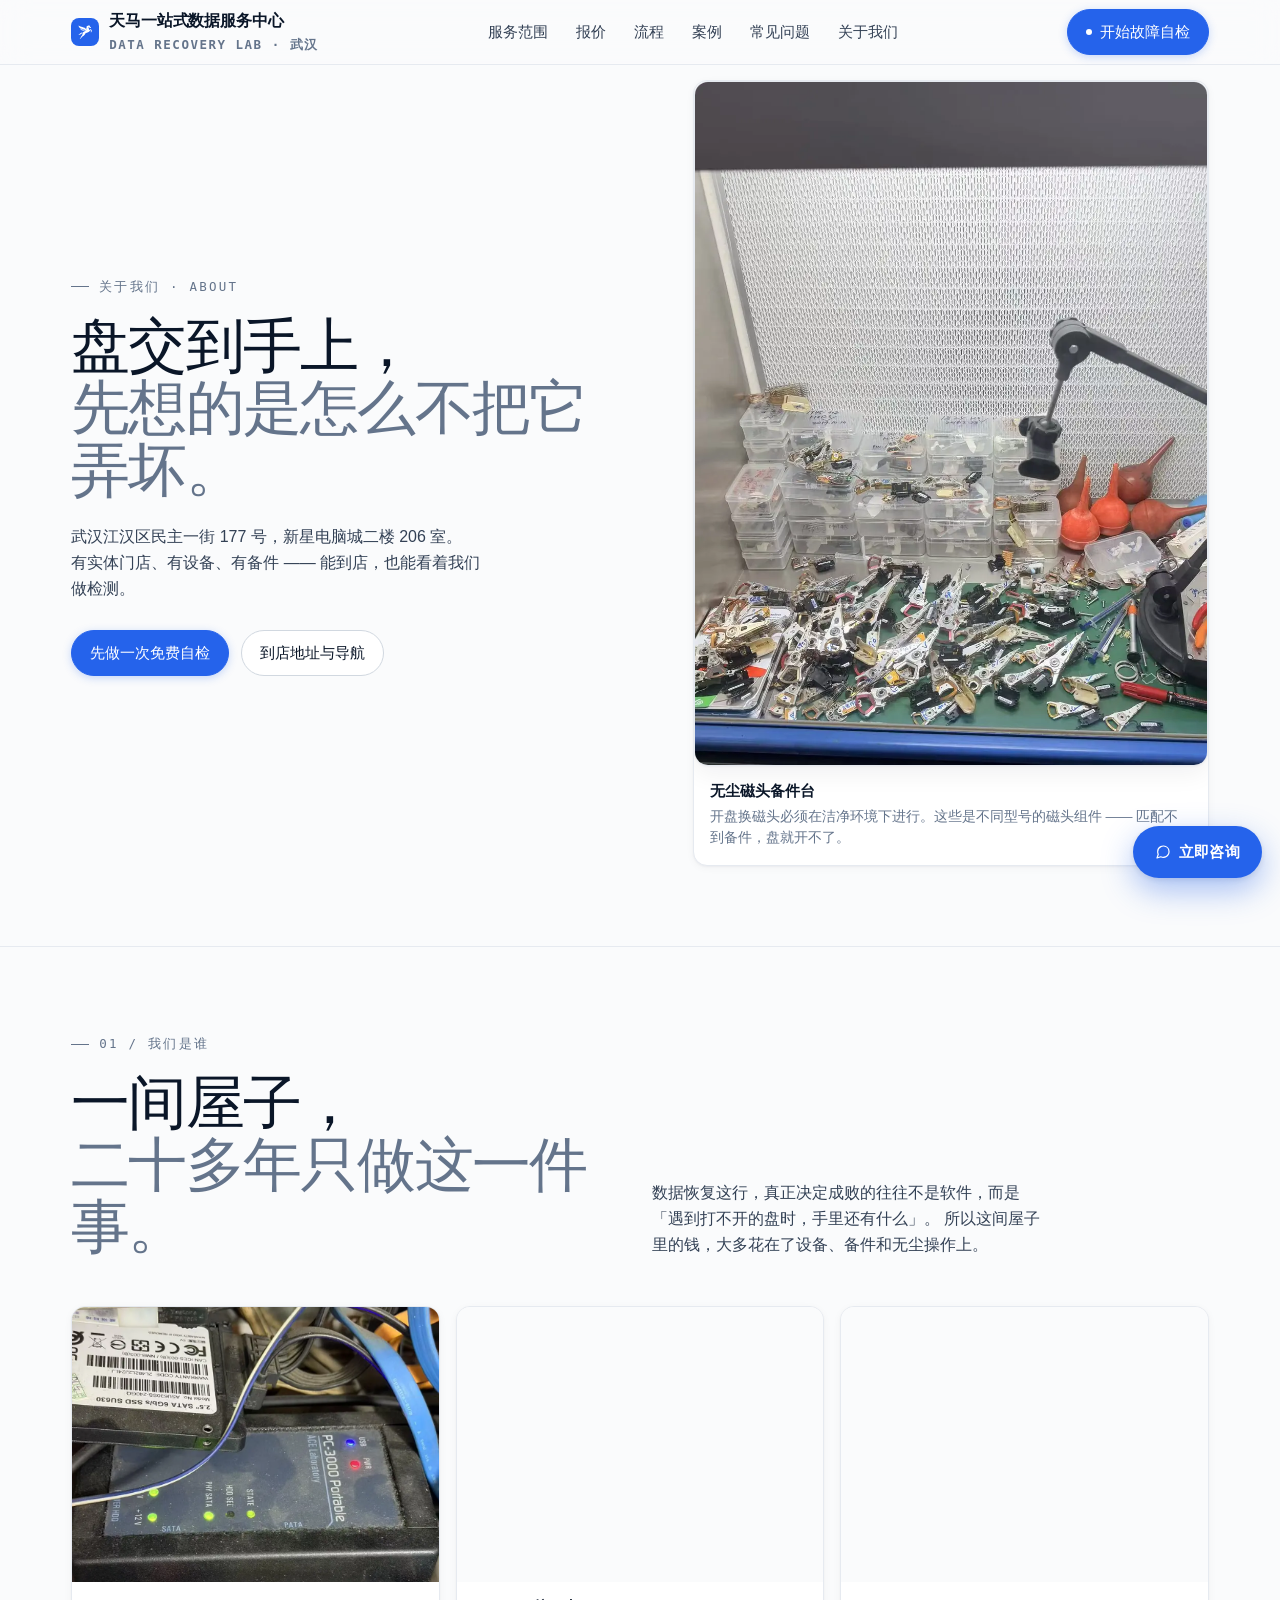
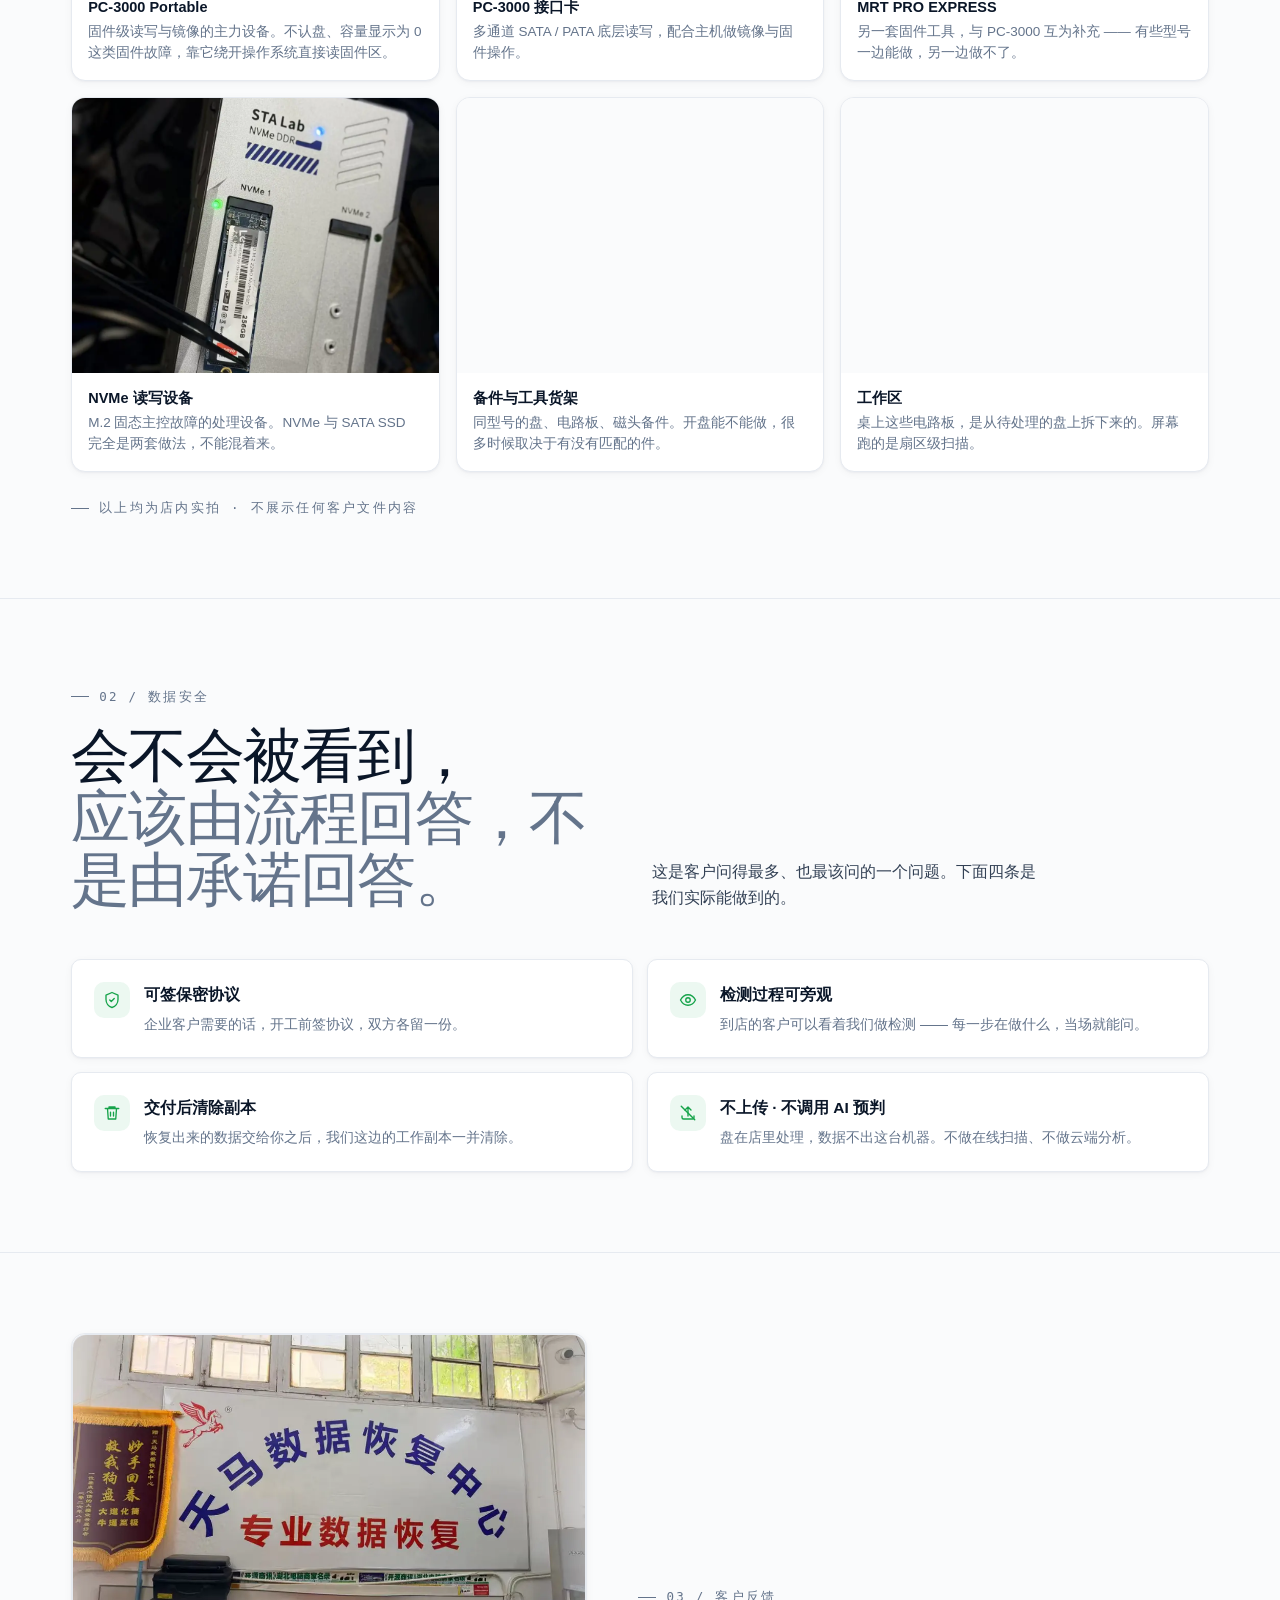
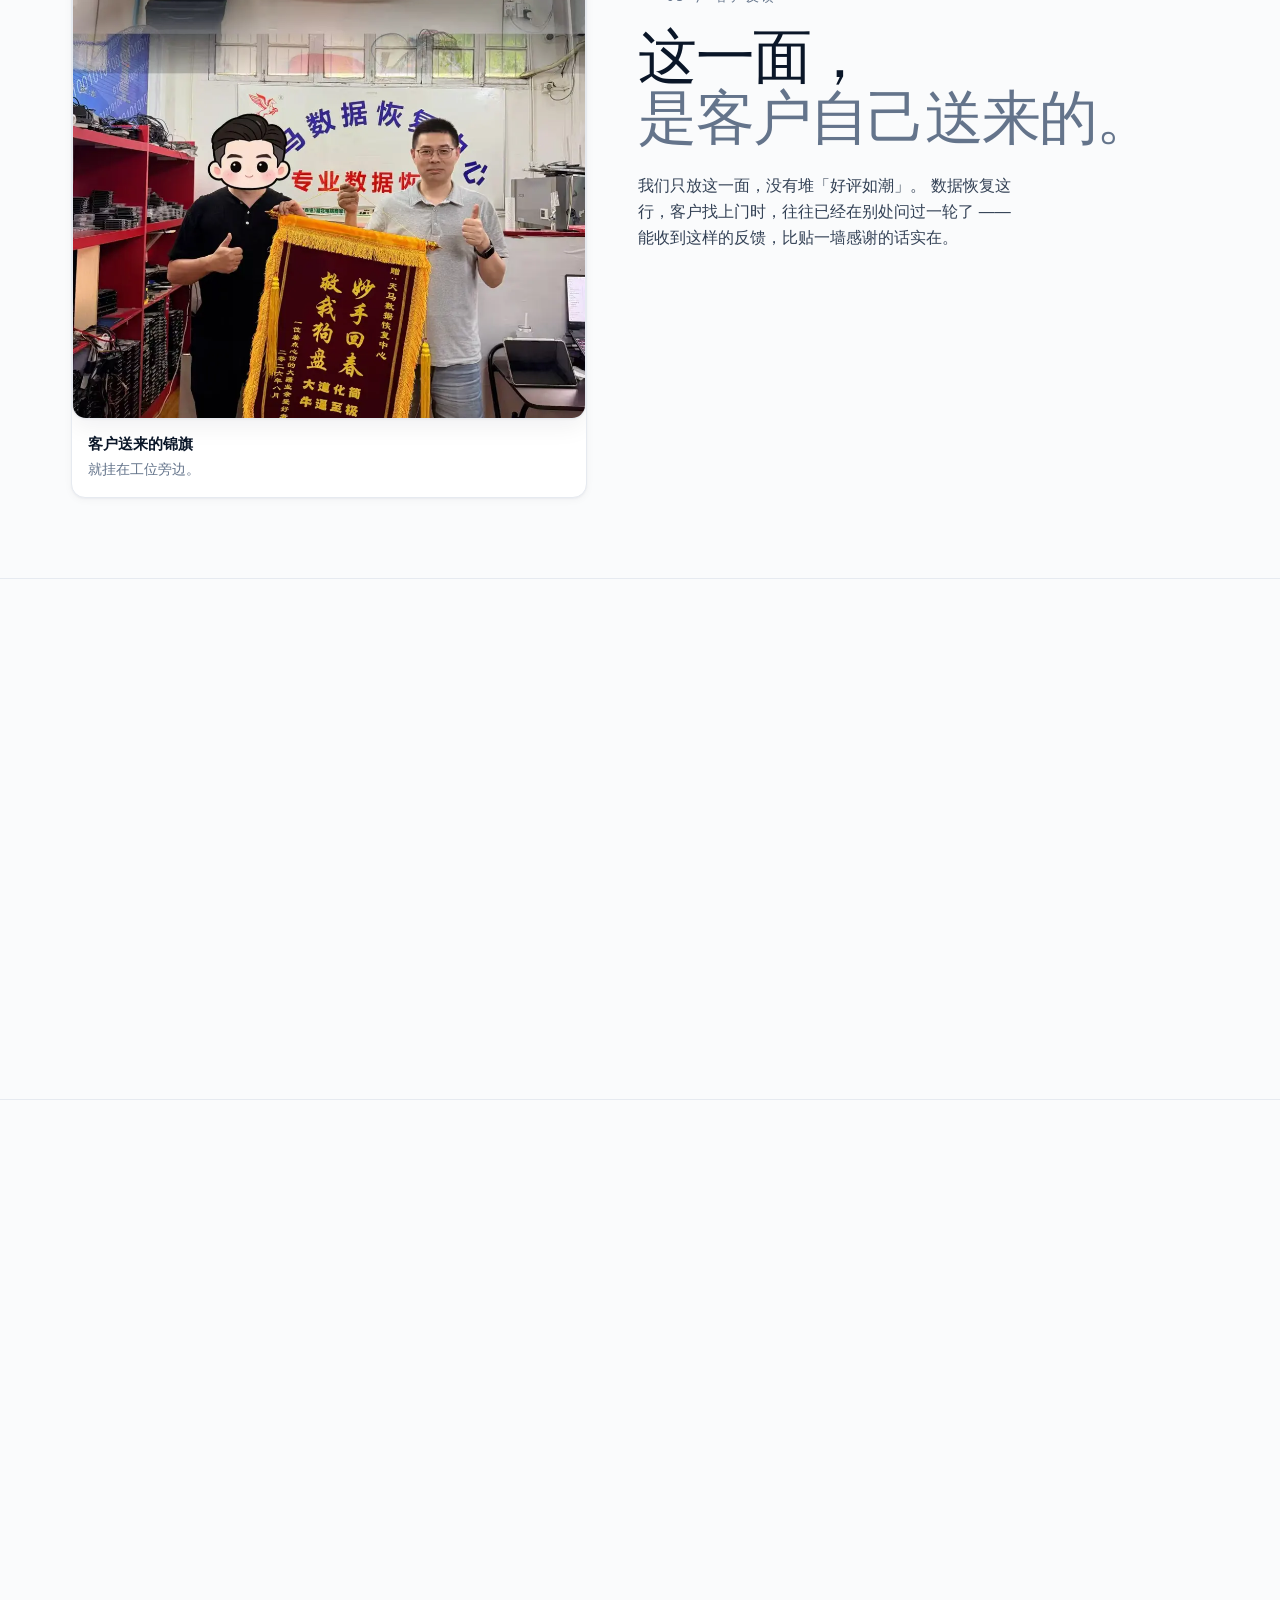
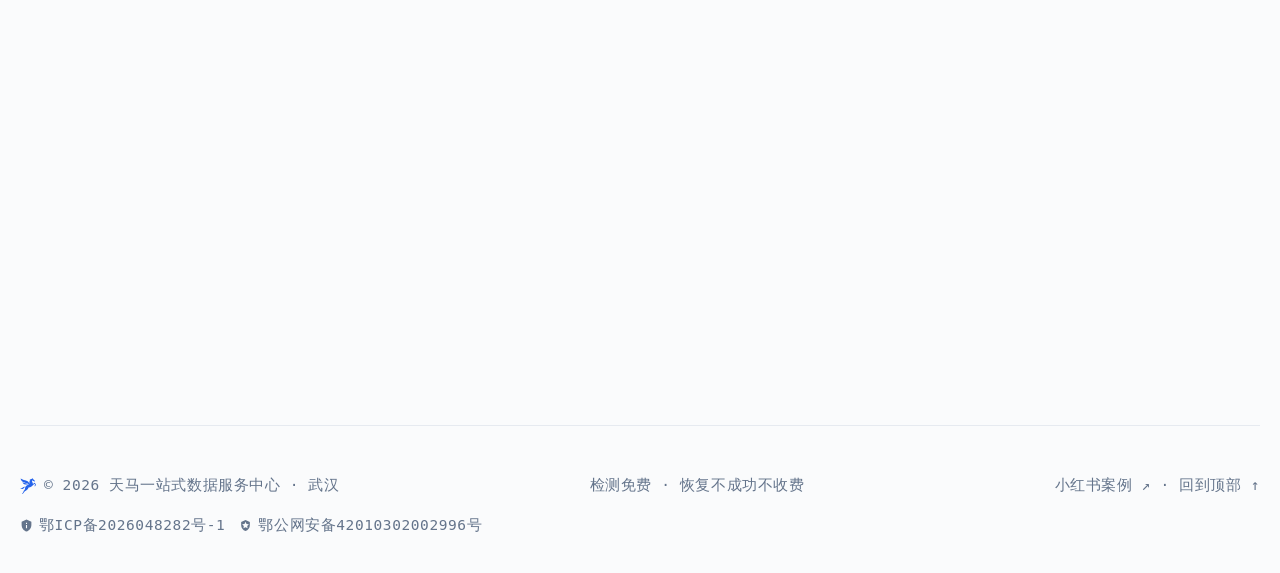
==== about.html @ bde34b93 "feat: 新增「关于我们」页（P3）+ 修复两个真实 bug 关于我们页（about.html）： - 实体门店 + 硬件实力（PC-3000 Portable/接口卡、MRT、NVMe 设备、无尘" ====
<!doctype html>
<html lang="zh-CN">
<head>
<meta charset="utf-8" />
<meta name="viewport" content="width=device-width,initial-scale=1,maximum-scale=1,user-scalable=no,viewport-fit=cover" />
<meta name="theme-color" content="#FAFBFC" />
<title>关于我们 | 武汉天马专业数据恢复中心 - 门店 · 设备 · 数据安全</title>
<meta name="description" content="武汉江汉区实体门店，配备无尘操作台、PC-3000、MRT、NVMe 读写设备与磁头备件库。可签保密协议、检测过程可旁观、交付后清除副本。" />
<link rel="canonical" href="https://tianmahuifu.cn/about.html" />
<link rel="icon" type="image/svg+xml" href="logo.svg" />
<link rel="manifest" href="manifest.webmanifest" />
<link rel="apple-touch-icon" sizes="180x180" href="apple-touch-icon.png" />
<link rel="icon" type="image/png" sizes="192x192" href="icon-192.png" />
<link rel="icon" type="image/png" sizes="512x512" href="icon-512.png" />
<meta property="og:type" content="website" />
<meta property="og:site_name" content="中天数据处理服务中心" />
<meta property="og:title" content="关于我们 | 武汉天马专业数据恢复中心" />
<meta property="og:description" content="武汉江汉区实体门店，无尘操作 · PC-3000 / MRT / NVMe 设备 · 磁头备件库。可签保密协议、检测可旁观、交付后清除副本。" />
<meta property="og:image" content="og-cover.jpg" />
<meta property="og:locale" content="zh_CN" />
<meta name="twitter:card" content="summary_large_image" />
<meta name="twitter:title" content="关于我们 | 武汉天马专业数据恢复中心" />
<meta name="twitter:description" content="武汉江汉区实体门店，无尘操作 · PC-3000 / MRT / NVMe 设备 · 磁头备件库。" />
<meta name="twitter:image" content="og-cover.jpg" />
<meta name="apple-mobile-web-app-title" content="中天数据处理" />
<meta name="apple-mobile-web-app-capable" content="yes" />
<meta name="mobile-web-app-capable" content="yes" />
<meta name="apple-mobile-web-app-status-bar-style" content="default" />
<meta name="format-detection" content="telephone=no" />
<script>
  // 把 og:image / og:url 修正为绝对地址，便于微信/Twitter 抓取
  (function(){
    ['og:image','twitter:image'].forEach(function(k){
      var m=document.querySelector('meta[property="'+k+'"]')||document.querySelector('meta[name="'+k+'"]');
      if(m && m.content && !/^https?:/.test(m.content)) m.content=location.origin+'/'+m.content;
    });
    var u=document.querySelector('meta[property="og:url"]');
    if(!u){ u=document.createElement('meta'); u.setAttribute('property','og:url'); document.head.appendChild(u); }
    u.content=location.origin+location.pathname;
  })();
</script>
<script>
  if ('scrollRestoration' in history) history.scrollRestoration = 'manual';
  addEventListener('pageshow', function(){ if (!location.hash) window.scrollTo(0, 0); });
</script>
<link rel="stylesheet" href="assets/style.css" />
</head>
<body>

<!-- NAV:START -->
<nav class="nav">
  <div class="wrap nav-inner">
    <a href="index.html" class="brand" aria-label="天马一站式数据服务中心">
      <span class="brand-mark">
        <svg viewBox="0 0 613.51 626.88" fill="currentColor"><path d="M473.36,81.74l-5.1,8.04c-1.84,4.71-3.77,9.52-4.65,14.54-8.65,49.39,40.37,77.26,35.35,125.97l49.79-37.27c7.5-3.91,15.35-4.25,22.93-.27,6.07,3.18,33.94,36.1,38.03,43,7.73,13.05,2.04,30.6-2.7,43.95-7.04,19.82-18.42,40.04-31.28,56.49-4.97-11.84-11.63-27.78-10.66-40.86,1.13-15.22,22.12-22.2,18.86-38.08-1.12-5.45-16.15-20.89-21.04-23.73-4.31-2.5-9.56-2.56-13.95-.52-5.17,2.41-16.45,17.72-21.19,22.88-25.26,27.5-51.98,53.94-83.59,74.2-35.21,22.58-74.5,37.02-115.79,44.14-9.41,23.38-20.35,46.48-35.97,66.38-28.06,35.71-59.07,47.8-95.19,71.84-31.99,21.3-36.25,34.07-56.9,63.93-16.29,23.55-38.28,44.15-67.1,50.52,4.17-12.1,5.71-28.09,12.5-39.03,4.41-7.1,12.11-8.44,18.41-13.58,19.98-16.29,22.16-43.04,31.1-64.85,6.14-14.96,22.67-24.23,33.22-36.44,33.64-38.92,16.31-74.47,34.24-116.45,21.59-50.56,75.57-74.51,125.55-88.02,2.48-11.71-3.33-25.75-10.86-34.69-25.45-30.22-88.79-39.98-126-50.98-54.35-16.06-111.07-38.18-145.03-85.97-15.92-22.4-26.23-49.49-28.56-76.99,36.9,26.43,78.9,43.58,122.25,56.5,65.64,19.57,149.04,27.46,193.3,85.32,16.32,21.34,22.95,47.69,40.9,67.84l-7.82-23.45c-13.66-45.74-1.62-95.71,30.21-130.77l-30.21,12.78c-.48.15-.49-.59-.34-1.05,1.88-5.73,19.29-23.47,24.49-28.11,22.86-20.37,51.73-31.96,82.31-34.26,8.54-8.82,16.68-18.11,27.18-24.71l-.72,39.09c5.55,3.68,11.62,6.64,16.72,11,7.97,6.83,11.84,15.74,19.52,23.13,11.96,11.5,25.84,21.67,37.64,33.43,1.46,2.47,2.65,4.44,2.59,7.42-.07,3.53-2.68,20.28-4.37,22.69-1.92,2.73-17.13,2.95-20.6,2.22-4.63-.97-8.04-6.62-11.81-9.51-13.38-10.27-23.37-7.17-37.91-10.42-17.46-3.91-27.99-19.78-27.72-37.32Z"/><path d="M314.86,257.29c-14.15-6.46-29.71-7.76-45.12-7.1-26.06,1.12-47.56,5.67-74.15.22-47.52-9.74-89.62-46.05-111.72-88.35,10.39,4.97,20.31,10.95,30.79,15.76,46.02,21.07,84.61,22.92,131.98,34.34,26.35,6.35,56.63,18.86,68.22,45.14Z"/><path d="M198.3,342.58c-35.92,16.19-48.79,56.05-81.8,76.36-35.56,21.88-80.23,17.55-116.5-.3-.06-1.05,2.54-1.25,3.28-1.33,50.7-5.76,60.6-19.95,97.31-49.82,25.22-20.52,52.44-32.87,85.88-28.35,3.6.49,9.16,1.12,11.83,3.44Z"/></svg>
      </span>
      <div>
        <div>天马一站式数据服务中心</div>
        <div class="brand-sub">Data Recovery Lab · 武汉</div>
      </div>
    </a>
    <div class="nav-links">
      <a href="services.html">服务范围</a>
      <a href="pricing.html">报价</a>
      <a href="process.html">流程</a>
      <a href="cases.html">案例</a>
      <a href="faq.html">常见问题</a>
      <a href="about.html">关于我们</a>
    </div>
    <a class="cta primary" href="check.html">
      <span class="dot"></span>
      开始故障自检
    </a>
    <button class="nav-burger" id="navBurger" aria-label="菜单" aria-expanded="false">
      <span></span><span></span>
    </button>
  </div>
</nav>

<div class="mobile-menu" id="mobileMenu">
  <a href="services.html">服务范围</a>
  <a href="pricing.html">服务</a>
  <a href="process.html">流程</a>
  <a href="cases.html">案例</a>
  <a href="faq.html">常见问题</a>
  <a href="contact.html">联系我们</a>
  <a href="check.html" class="mm-cta">开始故障自检 →</a>
</div>
<!-- NAV:END -->

<!-- ============== 关于我们 ============== -->
<section id="about" style="border-top:0">
  <div class="wrap">
    <div class="lead-2col">
      <div>
        <span class="eyebrow" data-reveal>关于我们 · ABOUT</span>
        <h2 data-reveal data-reveal-delay="1" style="margin-top:18px">
          盘交到手上，<br/><span class="muted">先想的是怎么不把它弄坏。</span>
        </h2>
        <p data-reveal data-reveal-delay="2" style="margin-top:24px;max-width:46ch">
          武汉江汉区民主一街 177 号，新星电脑城二楼 206 室。
          有实体门店、有设备、有备件 —— 能到店，也能看着我们做检测。
        </p>
        <div class="hero-actions" data-reveal data-reveal-delay="3" style="margin-top:28px">
          <a class="cta primary" href="check.html">先做一次免费自检</a>
          <a class="cta" href="contact.html">到店地址与导航</a>
        </div>
      </div>
      <figure class="photo-card tall" data-reveal data-reveal-delay="2" style="margin:0">
        <img src="assets/photos/cleanroom-heads.webp" width="1000" height="1334" loading="eager" decoding="async"
             alt="无尘操作台内部，洁净垫上摆放着多组硬盘磁头组件与零件盒" />
        <figcaption><b>无尘磁头备件台</b>开盘换磁头必须在洁净环境下进行。这些是不同型号的磁头组件 —— 匹配不到备件，盘就开不了。</figcaption>
      </figure>
    </div>
  </div>
</section>

<!-- ============== 我们是谁 ============== -->
<section>
  <div class="wrap">
    <div class="sec-head">
      <div>
        <span class="eyebrow" data-reveal>01 / 我们是谁</span>
        <h2 data-reveal data-reveal-delay="1" style="margin-top:18px">
          一间屋子，<br/><span class="muted">二十多年只做这一件事。</span>
        </h2>
      </div>
      <div data-reveal data-reveal-delay="2">
        <p style="max-width:44ch">
          数据恢复这行，真正决定成败的往往不是软件，而是「遇到打不开的盘时，手里还有什么」。
          所以这间屋子里的钱，大多花在了设备、备件和无尘操作上。
        </p>
      </div>
    </div>

    <div class="photo-grid cols-3" data-stagger data-reveal>
      <figure class="photo-card">
        <img src="assets/photos/pc3000-portable.webp" width="1000" height="1334" loading="lazy" decoding="async"
             alt="PC-3000 Portable 数据恢复设备特写，指示灯亮起，上接一块固态硬盘" />
        <figcaption><b>PC-3000 Portable</b>固件级读写与镜像的主力设备。不认盘、容量显示为 0 这类固件故障，靠它绕开操作系统直接读固件区。</figcaption>
      </figure>
      <figure class="photo-card">
        <img src="assets/photos/pc3000-card.webp" width="1100" height="825" loading="lazy" decoding="async"
             alt="PC-3000 接口卡特写，可见 SATA 与 PATA 接口" />
        <figcaption><b>PC-3000 接口卡</b>多通道 SATA / PATA 底层读写，配合主机做镜像与固件操作。</figcaption>
      </figure>
      <figure class="photo-card">
        <img src="assets/photos/mrt-pro.webp" width="1000" height="1334" loading="lazy" decoding="async"
             alt="MRT PRO EXPRESS 数据恢复板卡，状态指示灯亮起" />
        <figcaption><b>MRT PRO EXPRESS</b>另一套固件工具，与 PC-3000 互为补充 —— 有些型号一边能做，另一边做不了。</figcaption>
      </figure>
      <figure class="photo-card">
        <img src="assets/photos/sta-nvme.webp" width="1000" height="1334" loading="lazy" decoding="async"
             alt="STA Lab NVMe 读写设备，插槽中插着一块 NVMe 固态硬盘" />
        <figcaption><b>NVMe 读写设备</b>M.2 固态主控故障的处理设备。NVMe 与 SATA SSD 完全是两套做法，不能混着来。</figcaption>
      </figure>
      <figure class="photo-card">
        <img src="assets/photos/spares.webp" width="1000" height="1334" loading="lazy" decoding="async"
             alt="货架上堆放着大量硬盘，旁边有显微镜、焊接台与工具" />
        <figcaption><b>备件与工具货架</b>同型号的盘、电路板、磁头备件。开盘能不能做，很多时候取决于有没有匹配的件。</figcaption>
      </figure>
      <figure class="photo-card">
        <img src="assets/photos/workspace.webp" width="1000" height="1334" loading="lazy" decoding="async"
             alt="工作台实景，桌面散落电路板与工具，显示器显示扇区扫描界面" />
        <figcaption><b>工作区</b>桌上这些电路板，是从待处理的盘上拆下来的。屏幕跑的是扇区级扫描。</figcaption>
      </figure>
    </div>

    <p class="eyebrow" data-reveal style="margin-top:26px;color:var(--ink-3)">
      以上均为店内实拍 · 不展示任何客户文件内容
    </p>
  </div>
</section>

<!-- ============== 数据安全承诺 ============== -->
<section>
  <div class="wrap">
    <div class="sec-head">
      <div>
        <span class="eyebrow" data-reveal>02 / 数据安全</span>
        <h2 data-reveal data-reveal-delay="1" style="margin-top:18px">
          会不会被看到，<br/><span class="muted">应该由流程回答，不是由承诺回答。</span>
        </h2>
      </div>
      <div data-reveal data-reveal-delay="2">
        <p style="max-width:44ch">这是客户问得最多、也最该问的一个问题。下面四条是我们实际能做到的。</p>
      </div>
    </div>

    <div class="pledge" data-stagger data-reveal>
      <div class="pledge-item">
        <span class="pi-ic" aria-hidden="true"><svg width="18" height="18" viewBox="0 0 24 24" fill="none"><path d="M12 2 4 5.5v5.9c0 4.9 3.3 9.4 8 10.6 4.7-1.2 8-5.7 8-10.6V5.5L12 2Z" stroke="currentColor" stroke-width="1.8" stroke-linecap="round" stroke-linejoin="round"/><path d="m9 12 2 2 4-4" stroke="currentColor" stroke-width="1.8" stroke-linecap="round" stroke-linejoin="round"/></svg></span>
        <div>
          <h4>可签保密协议</h4>
          <p>企业客户需要的话，开工前签协议，双方各留一份。</p>
        </div>
      </div>
      <div class="pledge-item">
        <span class="pi-ic" aria-hidden="true"><svg width="18" height="18" viewBox="0 0 24 24" fill="none"><path d="M2 12s3.6-7 10-7 10 7 10 7-3.6 7-10 7-10-7-10-7Z" stroke="currentColor" stroke-width="1.8" stroke-linecap="round" stroke-linejoin="round"/><circle cx="12" cy="12" r="3" stroke="currentColor" stroke-width="1.8"/></svg></span>
        <div>
          <h4>检测过程可旁观</h4>
          <p>到店的客户可以看着我们做检测 —— 每一步在做什么，当场就能问。</p>
        </div>
      </div>
      <div class="pledge-item">
        <span class="pi-ic" aria-hidden="true"><svg width="18" height="18" viewBox="0 0 24 24" fill="none"><path d="M3 6h18M8 6V4h8v2M6 6l1 14h10l1-14" stroke="currentColor" stroke-width="1.8" stroke-linecap="round" stroke-linejoin="round"/><path d="M10 11v5M14 11v5" stroke="currentColor" stroke-width="1.8" stroke-linecap="round"/></svg></span>
        <div>
          <h4>交付后清除副本</h4>
          <p>恢复出来的数据交给你之后，我们这边的工作副本一并清除。</p>
        </div>
      </div>
      <div class="pledge-item">
        <span class="pi-ic" aria-hidden="true"><svg width="18" height="18" viewBox="0 0 24 24" fill="none"><path d="M12 16V4m0 0L8 8m4-4 4 4" stroke="currentColor" stroke-width="1.8" stroke-linecap="round" stroke-linejoin="round"/><path d="M4 16v2a2 2 0 0 0 2 2h12a2 2 0 0 0 2-2v-2" stroke="currentColor" stroke-width="1.8" stroke-linecap="round"/><path d="M3 3l18 18" stroke="currentColor" stroke-width="1.8" stroke-linecap="round"/></svg></span>
        <div>
          <h4>不上传 · 不调用 AI 预判</h4>
          <p>盘在店里处理，数据不出这台机器。不做在线扫描、不做云端分析。</p>
        </div>
      </div>
    </div>
  </div>
</section>

<!-- ============== 客户锦旗 ============== -->
<section>
  <div class="wrap">
    <div class="lead-2col rev">
      <figure class="photo-card tall" data-reveal style="margin:0">
        <img src="assets/photos/customer-banner.webp" width="1000" height="1334" loading="lazy" decoding="async"
             alt="客户赠送的锦旗，上书「妙手回春 救我狗盘」，悬挂在门店工位旁" />
        <figcaption><b>客户送来的锦旗</b>就挂在工位旁边。</figcaption>
      </figure>
      <div>
        <span class="eyebrow" data-reveal>03 / 客户反馈</span>
        <h2 data-reveal data-reveal-delay="1" style="margin-top:18px">
          这一面，<br/><span class="muted">是客户自己送来的。</span>
        </h2>
        <p data-reveal data-reveal-delay="2" style="margin-top:24px;max-width:44ch">
          我们只放这一面，没有堆「好评如潮」。
          数据恢复这行，客户找上门时，往往已经在别处问过一轮了 ——
          能收到这样的反馈，比贴一墙感谢的话实在。
        </p>
      </div>
    </div>
  </div>
</section>

<!-- ============== 小红书 ============== -->
<section>
  <div class="wrap">
    <div class="sec-head">
      <div>
        <span class="eyebrow" data-reveal>04 / 案例记录</span>
        <h2 data-reveal data-reveal-delay="1" style="margin-top:18px">
          案例的日常，<br/><span class="muted">都发在小红书。</span>
        </h2>
      </div>
      <div data-reveal data-reveal-delay="2">
        <p style="max-width:44ch">只拍介质、故障和结果。涉及客户文件的画面，一律不拍、不发。</p>
      </div>
    </div>

    <div class="xhs-card" data-reveal>
      <div>
        <h3 style="margin:0 0 6px;font-size:19px;font-weight:500">天马专业数据恢复中心</h3>
        <p style="margin:0;font-size:14px;color:var(--ink-3)">小红书号 3010098971 · 湖北武汉</p>
        <p style="margin:10px 0 0;font-size:14px;color:var(--ink-2)">
          硬盘异响、固件损坏、开盘记录、门店日常 —— 都在上面。
        </p>
      </div>
      <a class="cta primary" href="https://www.xiaohongshu.com/user/profile/6419c1c6000000000b0143d8" target="_blank" rel="noopener noreferrer">
        去小红书看案例 ↗
      </a>
    </div>
  </div>
</section>

<!-- ============== 到店指引 ============== -->
<section>
  <div class="wrap">
    <div class="lead-2col">
      <div>
        <span class="eyebrow" data-reveal>05 / 到店</span>
        <h2 data-reveal data-reveal-delay="1" style="margin-top:18px">
          新星电脑城二楼，<br/><span class="accent">206 室</span>。
        </h2>
        <p data-reveal data-reveal-delay="2" style="margin-top:24px;max-width:44ch">
          不方便到店也可以寄修 —— 免费检测，出具方案与报价后再决定做不做，寄回免运费。
        </p>

        <div class="contact-card" style="margin-top:28px" data-reveal data-reveal-delay="3">
          <div class="contact-row">
            <div>
              <small>到店地址</small>
              <a class="addr-link" href="https://uri.amap.com/marker?position=114.273101,30.586024&amp;name=%E5%A4%A9%E9%A9%AC%E4%B8%93%E4%B8%9A%E6%95%B0%E6%8D%AE%E6%81%A2%E5%A4%8D%E4%B8%AD%E5%BF%83&amp;src=%E5%A4%A9%E9%A9%AC%E5%AE%98%E7%BD%91" target="_blank" rel="noopener" aria-label="在地图中打开到店地址">
                <b>湖北省武汉市江汉区民主一街 177 号<br/>新星电脑城二楼 206 室 · 天马专业数据恢复中心</b>
                <span class="addr-hint" aria-hidden="true"><svg width="12" height="12" viewBox="0 0 24 24" fill="none"><path d="M12 22s7-7.58 7-13a7 7 0 0 0-14 0c0 5.42 7 13 7 13z" stroke="currentColor" stroke-width="2" stroke-linecap="round" stroke-linejoin="round"/><circle cx="12" cy="9" r="2.5" stroke="currentColor" stroke-width="2"/></svg>点击导航</span>
              </a>
            </div>
            <div style="text-align:right"><small>营业时间</small><b>周一至周日<br/>10:00 — 18:00</b></div>
          </div>
          <div class="contact-row">
            <div>
              <small>电话 / 微信同号</small>
              <div class="phone-line"><small class="who">王</small><b class="num">184 0271 8242</b></div>
              <div class="phone-line"><small class="who">程</small><b class="num">186 9612 8515</b></div>
            </div>
          </div>
        </div>

        <div class="hero-actions" style="margin-top:26px" data-reveal>
          <a class="cta primary" href="check.html">先做一次免费自检</a>
          <a class="cta" href="pricing.html">查看报价</a>
        </div>
      </div>

      <figure class="photo-card tall" data-reveal data-reveal-delay="2" style="margin:0">
        <img src="assets/photos/shop-front.webp" width="1200" height="1600" loading="lazy" decoding="async"
             alt="天马专业数据恢复中心门店门头，可见救援电话与 206 室房号" />
        <figcaption><b>门店门头</b>民主一街 177 号，新星电脑城二楼 206 室。</figcaption>
      </figure>
    </div>
  </div>
</section>

<!-- FOOTER:START -->
<footer class="wrap foot">
  <span style="display:inline-flex;align-items:center;gap:8px"><svg viewBox="0 0 613.51 626.88" fill="currentColor" style="width:16px;height:16px;color:var(--accent)" aria-hidden="true"><path d="M473.36,81.74l-5.1,8.04c-1.84,4.71-3.77,9.52-4.65,14.54-8.65,49.39,40.37,77.26,35.35,125.97l49.79-37.27c7.5-3.91,15.35-4.25,22.93-.27,6.07,3.18,33.94,36.1,38.03,43,7.73,13.05,2.04,30.6-2.7,43.95-7.04,19.82-18.42,40.04-31.28,56.49-4.97-11.84-11.63-27.78-10.66-40.86,1.13-15.22,22.12-22.2,18.86-38.08-1.12-5.45-16.15-20.89-21.04-23.73-4.31-2.5-9.56-2.56-13.95-.52-5.17,2.41-16.45,17.72-21.19,22.88-25.26,27.5-51.98,53.94-83.59,74.2-35.21,22.58-74.5,37.02-115.79,44.14-9.41,23.38-20.35,46.48-35.97,66.38-28.06,35.71-59.07,47.8-95.19,71.84-31.99,21.3-36.25,34.07-56.9,63.93-16.29,23.55-38.28,44.15-67.1,50.52,4.17-12.1,5.71-28.09,12.5-39.03,4.41-7.1,12.11-8.44,18.41-13.58,19.98-16.29,22.16-43.04,31.1-64.85,6.14-14.96,22.67-24.23,33.22-36.44,33.64-38.92,16.31-74.47,34.24-116.45,21.59-50.56,75.57-74.51,125.55-88.02,2.48-11.71-3.33-25.75-10.86-34.69-25.45-30.22-88.79-39.98-126-50.98-54.35-16.06-111.07-38.18-145.03-85.97-15.92-22.4-26.23-49.49-28.56-76.99,36.9,26.43,78.9,43.58,122.25,56.5,65.64,19.57,149.04,27.46,193.3,85.32,16.32,21.34,22.95,47.69,40.9,67.84l-7.82-23.45c-13.66-45.74-1.62-95.71,30.21-130.77l-30.21,12.78c-.48.15-.49-.59-.34-1.05,1.88-5.73,19.29-23.47,24.49-28.11,22.86-20.37,51.73-31.96,82.31-34.26,8.54-8.82,16.68-18.11,27.18-24.71l-.72,39.09c5.55,3.68,11.62,6.64,16.72,11,7.97,6.83,11.84,15.74,19.52,23.13,11.96,11.5,25.84,21.67,37.64,33.43,1.46,2.47,2.65,4.44,2.59,7.42-.07,3.53-2.68,20.28-4.37,22.69-1.92,2.73-17.13,2.95-20.6,2.22-4.63-.97-8.04-6.62-11.81-9.51-13.38-10.27-23.37-7.17-37.91-10.42-17.46-3.91-27.99-19.78-27.72-37.32Z"/><path d="M314.86,257.29c-14.15-6.46-29.71-7.76-45.12-7.1-26.06,1.12-47.56,5.67-74.15.22-47.52-9.74-89.62-46.05-111.72-88.35,10.39,4.97,20.31,10.95,30.79,15.76,46.02,21.07,84.61,22.92,131.98,34.34,26.35,6.35,56.63,18.86,68.22,45.14Z"/><path d="M198.3,342.58c-35.92,16.19-48.79,56.05-81.8,76.36-35.56,21.88-80.23,17.55-116.5-.3-.06-1.05,2.54-1.25,3.28-1.33,50.7-5.76,60.6-19.95,97.31-49.82,25.22-20.52,52.44-32.87,85.88-28.35,3.6.49,9.16,1.12,11.83,3.44Z"/></svg>© 2026 天马一站式数据服务中心 · 武汉</span>
  <span class="muted">检测免费 · 恢复不成功不收费</span>
  <span><a href="https://www.xiaohongshu.com/user/profile/6419c1c6000000000b0143d8" target="_blank" rel="noopener">小红书案例 ↗</a> · <a href="index.html">回到顶部 ↑</a></span>
  <span style="display:inline-flex;align-items:center;gap:14px;flex-wrap:wrap">
    <a href="https://beian.miit.gov.cn/" target="_blank" rel="noopener noreferrer" style="display:inline-flex;align-items:center;gap:6px">
      <svg viewBox="0 0 24 24" width="13" height="13" fill="currentColor" aria-hidden="true"><path d="M12 1 3 5v6c0 5.55 3.84 10.74 9 12 5.16-1.26 9-6.45 9-12V5l-9-4Zm-1 6h2v2h-2V7Zm0 4h2v6h-2v-6Z"/></svg>
      鄂ICP备2026048282号-1
    </a>
    <a href="https://beian.mps.gov.cn/#/query/webSearch?code=42010302002996" target="_blank" rel="noopener noreferrer" style="display:inline-flex;align-items:center;gap:6px">
      <svg viewBox="0 0 24 24" width="13" height="13" fill="currentColor" aria-hidden="true"><path d="M12 2 4 5.5v5.9c0 4.9 3.3 9.4 8 10.6 4.7-1.2 8-5.7 8-10.6V5.5L12 2Zm0 3.2 1.9 3.9 4.3.6-3.1 3 .7 4.3-3.8-2-3.8 2 .7-4.3-3.1-3 4.3-.6L12 5.2Z"/></svg>
      鄂公网安备42010302002996号
    </a>
  </span>
</footer>

<div class="qr-lightbox" id="qrLightbox" role="dialog" aria-label="微信二维码大图">
  <div class="qr-lightbox-inner">
    <img src="wechat-qr.jpg" alt="微信好友码大图"/>
    <p class="qr-tip">长按二维码 · 在微信中「识别」即可发送好友申请</p>
    <p class="qr-id">微信号：TianmaDataLab</p>
    <a class="qr-deeplink" id="qrDeeplink" href="weixin://contacts/profile/TianmaDataLab">已安装微信？点此直接打开</a>
    <button class="qr-close" type="button" id="qrClose">关闭</button>
  </div>
</div>

<div class="fab" id="fab" aria-label="快速咨询">
  <button class="fab-main" id="fabMain" aria-expanded="false" aria-controls="fabMenu" type="button">
    <svg viewBox="0 0 24 24" fill="none" aria-hidden="true"><path d="M21 11.5a8.38 8.38 0 0 1-.9 3.8 8.5 8.5 0 0 1-7.6 4.7 8.38 8.38 0 0 1-3.8-.9L3 21l1.9-5.7a8.38 8.38 0 0 1-.9-3.8 8.5 8.5 0 0 1 4.7-7.6 8.38 8.38 0 0 1 3.8-.9h.5a8.48 8.48 0 0 1 8 8v.5z" stroke="currentColor" stroke-width="1.8" stroke-linecap="round" stroke-linejoin="round"/></svg>
    立即咨询
  </button>
  <div class="fab-menu" id="fabMenu">
    <button class="fab-item" type="button" data-fab-addfriend data-weixin="weixin://contacts/profile/TianmaDataLab">
      <svg viewBox="0 0 24 24" fill="none" aria-hidden="true"><path d="M16 21v-2a4 4 0 0 0-4-4H5a4 4 0 0 0-4 4v2" stroke="currentColor" stroke-width="1.8" stroke-linecap="round" stroke-linejoin="round"/><circle cx="8.5" cy="7" r="4" stroke="currentColor" stroke-width="1.8"/><line x1="20" y1="8" x2="20" y2="14" stroke="currentColor" stroke-width="1.8" stroke-linecap="round"/><line x1="23" y1="11" x2="17" y2="11" stroke="currentColor" stroke-width="1.8" stroke-linecap="round"/></svg>
      微信加好友 · 立即聊
    </button>
    <a class="fab-item" href="tel:18402718242">
      <svg viewBox="0 0 24 24" fill="none" aria-hidden="true"><path d="M22 16.92v3a2 2 0 0 1-2.18 2 19.79 19.79 0 0 1-8.63-3.07 19.5 19.5 0 0 1-6-6 19.79 19.79 0 0 1-3.07-8.67A2 2 0 0 1 4.11 2h3a2 2 0 0 1 2 1.72c.12.86.31 1.7.57 2.5a2 2 0 0 1-.45 2.11L8.09 9.91a16 16 0 0 0 6 6l1.58-1.14a2 2 0 0 1 2.11-.45c.8.26 1.64.45 2.5.57A2 2 0 0 1 22 16.92z" stroke="currentColor" stroke-width="1.8" stroke-linecap="round" stroke-linejoin="round"/></svg>
      电话 184 0271 8242
    </a>
  </div>
</div>
<!-- FOOTER:END -->

<script src="assets/app.js"></script>
</body>
</html>
---- assets/style.css ----
:root{
  --bg: #FAFBFC;
  --bg-2: #FFFFFF;
  --line: #E6EAF0;
  --line-2: #D1D8E0;
  --ink: #0A1628;
  --ink-2: #334155;
  --ink-3: #64748B;
  --accent: #2563EB;
  --accent-deep: #1E40AF;
  --accent-soft: rgba(37,99,235,.08);
  --warn: #D97706;
  --warn-soft: rgba(217,119,6,.08);
  --danger: #DC2626;
  --danger-soft: rgba(220,38,38,.08);
  --good: #16A34A;
  --good-soft: rgba(22,163,74,.08);
  --shadow-sm: 0 1px 2px rgba(10,22,40,.04), 0 2px 8px rgba(10,22,40,.04);
  --shadow-md: 0 1px 2px rgba(10,22,40,.04), 0 8px 24px rgba(10,22,40,.06);
  --shadow-lg: 0 1px 2px rgba(10,22,40,.04), 0 16px 48px rgba(10,22,40,.08);
  --radius: 14px;
  --radius-sm: 10px;
  --ease: cubic-bezier(.2,.7,.2,1);
  --max: 1240px;
  --gutter: clamp(20px, 4vw, 56px);
  --tnum: ui-monospace, "SF Mono", "JetBrains Mono", "Cascadia Mono", "Consolas", "Menlo", "DejaVu Sans Mono", "Microsoft YaHei", monospace;
  --sans: -apple-system, "SF Pro Display", "Helvetica Neue", "Inter", "PingFang SC", "Microsoft YaHei", sans-serif;
}
*,*::before,*::after{box-sizing:border-box}
html,body{margin:0;padding:0;background:var(--bg);color:var(--ink);font-family:var(--sans);font-size:16px;line-height:1.62;-webkit-font-smoothing:antialiased;text-rendering:optimizeLegibility}
body{overflow-x:hidden}
img,svg{display:block;max-width:100%}
a{color:inherit;text-decoration:none}
button{font:inherit;color:inherit;background:none;border:0;cursor:pointer}
input,select,textarea{font:inherit;color:inherit;background:none;border:0;outline:0}
::selection{background:var(--accent);color:#fff}

.wrap{max-width:var(--max);margin:0 auto;padding:0 var(--gutter)}
.grid{display:grid;gap:24px}

.eyebrow{font-family:var(--tnum);font-size:12.5px;letter-spacing:.18em;text-transform:uppercase;color:var(--ink-3);display:inline-flex;align-items:center;gap:10px}
.eyebrow::before{content:"";width:18px;height:1px;background:var(--ink-3)}

h1,h2,h3{font-weight:500;letter-spacing:-.02em;line-height:1.05;margin:0}
h1{font-size:clamp(40px,5.4vw,76px);font-weight:500;letter-spacing:-.03em}
h2{font-size:clamp(34px,4.6vw,68px);font-weight:500;letter-spacing:-.03em}
h3{font-size:clamp(22px,2vw,32px);font-weight:500;letter-spacing:-.02em}
p{color:var(--ink-2);margin:0}
.muted{color:var(--ink-3)}
.mono{font-family:var(--tnum)}
.accent{color:var(--accent)}

.nav{position:fixed;top:0;left:0;right:0;z-index:50;backdrop-filter:blur(14px) saturate(140%);-webkit-backdrop-filter:blur(14px) saturate(140%);background:rgba(250,251,252,.82);border-bottom:1px solid var(--line)}
.nav-inner{display:flex;align-items:center;justify-content:space-between;height:64px;gap:24px}
.brand{display:flex;align-items:center;gap:10px;font-weight:600;letter-spacing:-.01em}
.brand-mark{width:28px;height:28px;border-radius:8px;background:var(--accent);display:grid;place-items:center}
.brand-mark svg{width:14px;height:14px;color:#fff}
.brand-sub{font-size:12.5px;color:var(--ink-3);font-family:var(--tnum);letter-spacing:.12em;text-transform:uppercase;margin-top:1px}
.nav-links{display:flex;gap:28px;font-size:15px;color:var(--ink-2)}
.nav-links a{position:relative;color:var(--ink-2);transition:color .2s var(--ease)}
.nav-links a:hover{color:var(--ink)}
.nav-links a::after{content:"";position:absolute;left:0;right:0;bottom:-6px;height:2px;background:var(--accent);border-radius:1px;transform:scaleX(0);transform-origin:left;transition:transform .3s var(--ease)}
.nav-links a:hover::after{transform:scaleX(1)}

.cta{display:inline-flex;align-items:center;gap:8px;padding:10px 18px;border-radius:999px;border:1px solid var(--line-2);background:var(--bg-2);color:var(--ink);font-size:15px;font-weight:500;transition:all .25s var(--ease)}
.cta:hover{border-color:var(--accent);color:var(--accent)}
.cta.primary{background:var(--accent);border-color:var(--accent);color:#fff;font-weight:500;box-shadow:0 2px 8px rgba(37,99,235,.25)}
.cta.primary:hover{background:var(--accent-deep);border-color:var(--accent-deep);color:#fff;transform:translateY(-1px);box-shadow:0 4px 16px rgba(37,99,235,.3)}
.cta.ghost{background:transparent;border-color:transparent}
.cta .dot{width:6px;height:6px;border-radius:50%;background:currentColor;animation:pulse 1.8s ease-in-out infinite}
@keyframes pulse{0%,100%{opacity:1}50%{opacity:.35}}
.cta:disabled{opacity:.4;cursor:not-allowed;transform:none !important}

.chip{display:inline-flex;align-items:center;gap:6px;padding:5px 10px;border-radius:999px;border:1px solid var(--line);background:var(--bg-2);font-family:var(--tnum);font-size:12.5px;color:var(--ink-2);letter-spacing:.04em}

.hero{padding:130px 0 64px;position:relative;overflow:hidden;background:linear-gradient(180deg,#F0F4FA 0%, var(--bg) 100%)}
.hero::before{content:"";position:absolute;inset:0;background:radial-gradient(900px 420px at 78% 20%, rgba(37,99,235,.10), transparent 60%), radial-gradient(600px 300px at 8% 85%, rgba(37,99,235,.06), transparent 60%);pointer-events:none}
.hero-grid{display:grid;grid-template-columns:1.2fr 1fr;gap:48px;align-items:center;position:relative;z-index:1}
@media (max-width:880px){.hero-grid{grid-template-columns:1fr;gap:32px}}
.hero h1 .ghost{color:var(--ink-3)}
.hero-meta{display:flex;flex-wrap:wrap;gap:20px;margin-top:52px;padding-top:24px;border-top:1px dashed var(--line-2);font-family:var(--tnum);font-size:13.5px;color:var(--ink-3)}
.hero-meta b{color:var(--ink);font-weight:600}

.hero-visual{display:flex;flex-direction:column;align-items:center;justify-content:center;gap:20px}
.pegasus{width:min(92%,440px);height:auto;animation:pegIn 1s var(--ease) .15s both, pegFloat 7s ease-in-out 1.3s infinite;filter:drop-shadow(0 20px 40px rgba(37,99,235,.18))}

/* Brand reveal —— logo 在上 + 打字机 */
.brand-reveal{position:relative;display:flex;flex-direction:column;align-items:center;gap:14px;padding:0;min-width:280px}
.br-logo{flex:0 0 auto;display:grid;place-items:center;z-index:3}
.br-logo .pegasus{width:100px;height:auto;animation:pegFloat 4s ease-in-out infinite;filter:drop-shadow(0 8px 22px rgba(37,99,235,.3))}
.br-stage{position:relative;display:inline-flex;align-items:center;font-weight:700;font-size:clamp(20px,2.8vw,30px);line-height:1.25;letter-spacing:.005em;color:var(--ink);min-height:1.4em}
.br-text{position:relative;display:inline-block;color:var(--ink)}
.br-text::after{content:"";display:inline-block;width:2px;height:1.05em;margin-left:2px;background:var(--accent);vertical-align:-0.15em;animation:caretBlink 1s steps(2) infinite}
@keyframes caretBlink{50%{opacity:0}}
.brand-reveal-cap{margin:4px 0 0;font-family:var(--tnum);font-size:14.5px;letter-spacing:.04em;color:var(--ink-3);text-align:center}
@media (max-width:880px){.br-logo .pegasus{width:84px}.br-stage{font-size:clamp(18px,5.2vw,26px)}}
@media (prefers-reduced-motion:reduce){.br-text::after{display:none}}
@keyframes pegIn{from{opacity:0;transform:translate(40px,10px) scale(.94)}to{opacity:1;transform:translate(0,0) scale(1)}}
@keyframes pegFloat{0%,100%{transform:translateY(0)}50%{transform:translateY(-10px)}}
@media (prefers-reduced-motion:reduce){.pegasus{animation:none}}

.hero-actions{display:flex;gap:12px;margin-top:36px;flex-wrap:wrap}

section{padding:80px 0;border-top:1px solid var(--line);position:relative}
.sec-head{display:grid;grid-template-columns:1fr 1fr;gap:24px;align-items:end;margin-bottom:48px}
@media (max-width:760px){.sec-head{grid-template-columns:1fr}}

.svc-grid{display:grid;grid-template-columns:repeat(4,1fr);gap:0;border:1px solid var(--line);border-radius:18px;overflow:hidden;background:var(--bg-2);box-shadow:var(--shadow-sm)}
@media (max-width:760px){.svc-grid{grid-template-columns:repeat(2,1fr)}}
.svc{position:relative;padding:28px 24px;border-right:1px solid var(--line);min-height:200px;display:flex;flex-direction:column;transition:background .35s var(--ease),color .35s var(--ease);cursor:pointer}
.svc:last-child{border-right:0}
@media (max-width:760px){.svc{border-right:0;border-bottom:1px solid var(--line)}.svc:nth-last-child(-n+2){border-bottom:0}}
.svc:hover{background:var(--accent-soft)}
.svc-num{font-family:var(--tnum);font-size:12.5px;color:var(--ink-3);letter-spacing:.16em}
.svc-icon{width:32px;height:32px;border-radius:10px;background:var(--accent-soft);border:1px solid rgba(37,99,235,.2);display:grid;place-items:center;color:var(--accent);margin-bottom:18px}
.svc h3{margin:16px 0 6px;font-size:18px;font-weight:500}
.svc p{font-size:14.5px;color:var(--ink-3)}
.svc .more{font-size:13.5px;color:var(--ink-3);font-family:var(--tnum);margin-top:auto;padding-top:18px;display:inline-flex;align-items:center;gap:6px}
.svc:hover .more{color:var(--accent)}

/* Brand strip —— 介质清单 */
.brand-strip{margin-top:56px;border-top:1px dashed var(--line-2);padding-top:26px;display:flex;flex-wrap:wrap;align-items:center;gap:10px}
.brand-strip>b{color:var(--ink);font-weight:600;font-family:var(--sans);font-size:15px;margin-right:6px;display:inline-flex;align-items:center;gap:10px;white-space:nowrap}
.brand-strip>b::after{content:"";display:inline-block;width:1px;height:16px;background:var(--line-2)}
.brand-strip>span{display:inline-flex;align-items:center;gap:6px;padding:7px 13px;background:var(--bg-2);border:1px solid var(--line);border-radius:999px;font-size:14.5px;color:var(--ink-2);white-space:nowrap;transition:border-color .2s var(--ease),box-shadow .2s var(--ease),transform .2s var(--ease)}
.brand-strip>span:hover{border-color:var(--line-2);box-shadow:var(--shadow-sm);transform:translateY(-1px)}
.brand-strip>span b{color:var(--ink);font-weight:600;font-size:14.5px;letter-spacing:.01em}
.brand-strip>span i{font-style:normal;color:var(--ink-3);font-family:var(--tnum);font-size:12.5px;letter-spacing:.08em;font-weight:500}
@media (max-width:680px){
  .brand-strip{margin-top:40px;padding-top:20px;gap:8px}
  .brand-strip>b{margin-right:0;margin-bottom:2px}
  .brand-strip>span{font-size:13.5px;padding:6px 11px}
  .brand-strip>span i{font-size:12px}
}

.pricing{display:grid;grid-template-columns:repeat(3,1fr);gap:18px}
@media (max-width:980px){.pricing{grid-template-columns:repeat(2,1fr)}}
@media (max-width:640px){.pricing{grid-template-columns:1fr}}
.plan{position:relative;padding:24px;border:1px solid var(--line);border-radius:16px;background:var(--bg-2);display:flex;flex-direction:column;min-height:340px;transition:transform .3s var(--ease),border-color .3s var(--ease),box-shadow .3s var(--ease);box-shadow:var(--shadow-sm)}
.plan:hover{transform:translateY(-3px);border-color:var(--accent);box-shadow:var(--shadow-md)}
.plan.featured{border-color:var(--accent);background:linear-gradient(180deg,var(--accent-soft),var(--bg-2) 60%)}
.plan.featured::before{content:"最常被需要";position:absolute;top:-1px;left:-1px;padding:5px 12px;background:var(--accent);color:#fff;font-size:12px;font-family:var(--tnum);letter-spacing:.12em;border-radius:14px 0 14px 0;font-weight:600}
.plan .tag{font-family:var(--tnum);font-size:12.5px;color:var(--ink-3);letter-spacing:.16em;text-transform:uppercase;display:flex;justify-content:space-between}
.plan h3{margin:8px 0 4px;font-size:22px;font-weight:500}
.plan .sub{font-size:14.5px;color:var(--ink-3);margin-bottom:20px}
.plan .price{font-family:var(--tnum);font-size:24px;letter-spacing:-.01em;color:var(--ink);margin-bottom:6px;font-weight:600}
.plan .price small{font-size:13.5px;color:var(--ink-3);font-weight:400}
.plan ul{list-style:none;padding:0;margin:18px 0 0;display:flex;flex-direction:column;gap:8px;font-size:14.5px;color:var(--ink-2)}
.plan ul li{display:flex;gap:8px;align-items:flex-start}
.plan ul li::before{content:"";flex:0 0 auto;width:6px;height:6px;border-radius:50%;background:var(--accent);margin-top:7px}
.plan .meta{margin-top:auto;padding-top:20px;border-top:1px dashed var(--line-2);font-family:var(--tnum);font-size:12.5px;color:var(--ink-3);letter-spacing:.08em;display:flex;justify-content:space-between}

.pricing-notes{display:flex;flex-wrap:wrap;gap:10px;margin-bottom:28px}
.note-chip{display:inline-flex;align-items:center;gap:7px;padding:8px 14px;border-radius:999px;border:1px solid var(--line);background:var(--bg-2);font-size:14px;color:var(--ink-2)}
.note-chip b{color:var(--good);font-weight:600}
.note-chip.dim{color:var(--ink-3)}

.price-tables{display:grid;grid-template-columns:repeat(3,1fr);gap:18px;margin-bottom:18px}
@media (max-width:980px){.price-tables{grid-template-columns:1fr}}
.ptable{border:1px solid var(--line);border-radius:16px;background:var(--bg-2);overflow:hidden;box-shadow:var(--shadow-sm)}
.ptable-head{padding:18px 20px;border-bottom:1px solid var(--line);display:flex;justify-content:space-between;align-items:baseline;gap:10px}
.ptable-head h3{font-size:18px;font-weight:500;margin:0}
.ptable-head span{font-family:var(--tnum);font-size:12.5px;color:var(--ink-3);letter-spacing:.14em;text-transform:uppercase;white-space:nowrap}
.ptable table{width:100%;border-collapse:collapse;font-size:14.5px}
.ptable th{font-family:var(--tnum);font-size:12.5px;color:var(--ink-3);letter-spacing:.02em;text-align:left;padding:10px 16px;border-bottom:1px solid var(--line);font-weight:500;text-transform:uppercase;background:var(--bg)}
.ptable td{padding:12px 16px;border-bottom:1px dashed var(--line-2);color:var(--ink-2);vertical-align:top}
.ptable tr:last-child td{border-bottom:0}
.ptable tbody tr{transition:background .2s var(--ease)}
.ptable tbody tr:hover{background:var(--accent-soft)}
.ptable td.cap{color:var(--ink);font-weight:500;white-space:normal;overflow-wrap:anywhere}
.ptable td.price{font-family:var(--tnum);color:var(--ink);font-weight:600;white-space:nowrap}
.ptable td.price.muted{font-weight:400}
.ptable-foot{padding:10px 20px;border-top:1px solid var(--line);font-family:var(--tnum);font-size:12.5px;color:var(--ink-3);letter-spacing:.1em;background:var(--bg)}
.onsite-note{margin-top:18px;padding:14px 18px;border:1px solid var(--accent);background:var(--accent-soft);border-radius:14px;font-size:15px;color:var(--ink-2);line-height:1.6}
.onsite-note b{color:var(--ink);font-weight:600}
.pricing-2col{display:grid;grid-template-columns:repeat(2,1fr);gap:18px}
.pricing-3col{display:grid;grid-template-columns:repeat(3,1fr);gap:18px}
@media (max-width:980px){.pricing-3col{grid-template-columns:1fr}}
@media (max-width:760px){.pricing-2col{grid-template-columns:1fr}}
.ptable-sub{margin:5px 0 0;font-size:13.5px;color:var(--ink-3);font-weight:400;line-height:1.5;letter-spacing:.02em}

.filter{display:flex;flex-wrap:wrap;gap:8px;margin-bottom:28px}
.filter button{padding:8px 14px;border-radius:999px;border:1px solid var(--line);background:var(--bg-2);font-size:13.5px;color:var(--ink-2);transition:all .25s var(--ease);font-family:var(--tnum);letter-spacing:.04em}
.filter button:hover{border-color:var(--ink-3);color:var(--ink)}
.filter button.on{background:var(--ink);color:#fff;border-color:var(--ink)}

.process{display:grid;grid-template-columns:repeat(4,1fr);gap:0;border-top:1px solid var(--line);padding-top:0}
@media (max-width:880px){.process{grid-template-columns:repeat(2,1fr)}}
.step{padding:32px 24px;border-right:1px solid var(--line);position:relative;transition:background .3s var(--ease)}
.step:last-child{border-right:0}
.step:hover{background:var(--accent-soft)}
@media (max-width:880px){.step{border-right:0;border-bottom:1px solid var(--line)}.step:nth-last-child(-n+2){border-bottom:0}}
.step .n{font-family:var(--tnum);font-size:13.5px;color:var(--ink-3);letter-spacing:.16em;display:flex;justify-content:space-between;align-items:center}
.step .n i{width:24px;height:2px;background:var(--ink-3);border-radius:1px;transition:width .4s var(--ease),background .4s var(--ease)}
.step:hover .n i{width:48px;background:var(--accent)}
.step h3{margin:32px 0 8px;font-size:22px;font-weight:500}
.step p{font-size:14.5px;color:var(--ink-3)}


.faq-search{display:flex;align-items:center;gap:10px;border:1px solid var(--line);border-radius:999px;background:var(--bg-2);padding:13px 20px;margin-bottom:28px;color:var(--ink-3);transition:border-color .2s var(--ease),box-shadow .2s var(--ease);max-width:520px}
.faq-search:focus-within{border-color:var(--accent);box-shadow:0 0 0 3px var(--accent-soft);color:var(--accent)}
.faq-search input{flex:1;font-size:14.5px;color:var(--ink)}
.faq-search input::placeholder{color:var(--ink-3)}
.faq-empty{padding:32px 0;text-align:center;color:var(--ink-3);font-size:15px;border-bottom:1px solid var(--line)}
.faq{display:flex;flex-direction:column;border-top:1px solid var(--line)}
.faq details{padding:22px 0;border-bottom:1px solid var(--line)}
.faq details>summary{display:flex;justify-content:space-between;align-items:flex-start;gap:24px;cursor:pointer;list-style:none;font-size:18px;font-weight:500;color:var(--ink)}
.faq summary::-webkit-details-marker{display:none}
.faq summary::after{content:"+";font-family:var(--tnum);font-size:26px;font-weight:300;color:var(--ink-3);transition:transform .3s var(--ease),color .3s var(--ease)}
.faq details[open] summary::after{transform:rotate(45deg);color:var(--accent)}
.faq p{margin:14px 0 0 0;color:var(--ink-2);font-size:15px;max-width:62ch}

.contact{display:grid;grid-template-columns:1.4fr 1fr;gap:48px;align-items:center}
@media (max-width:880px){.contact{grid-template-columns:1fr}}
.contact-card{border:1px solid var(--line);border-radius:18px;padding:24px;background:var(--bg-2);display:flex;flex-direction:column;gap:14px;box-shadow:var(--shadow-sm)}
.contact-row{display:flex;justify-content:space-between;align-items:flex-start;gap:16px;padding:14px 0;border-bottom:1px dashed var(--line-2)}
.contact-row:last-child{border-bottom:0}
.contact-row small{font-family:var(--tnum);font-size:12.5px;color:var(--ink-3);letter-spacing:.16em;text-transform:uppercase;display:block}
.contact-row b{font-size:15px;font-weight:500;display:block;margin-top:6px}
.addr-link{display:block;color:var(--ink);text-decoration:none;transition:color .2s var(--ease)}
.addr-link:hover{color:var(--accent)}
.addr-link:hover .addr-hint{opacity:1;transform:translateX(0)}
.addr-hint{display:inline-flex;align-items:center;gap:4px;margin-top:8px;font-family:var(--sans);font-size:13px;font-weight:500;color:var(--accent);background:var(--accent-soft);border-radius:6px;padding:3px 10px;opacity:.75;transform:translateX(-2px);transition:opacity .25s var(--ease),transform .25s var(--ease)}

.qr-thumb{width:88px;height:88px;border-radius:12px;overflow:hidden;border:1px solid var(--line);cursor:zoom-in;flex:0 0 auto;padding:0;background:var(--bg-2);transition:transform .2s var(--ease),box-shadow .2s var(--ease)}
.qr-thumb:hover{transform:scale(1.04);box-shadow:var(--shadow-md)}
.qr-thumb img{width:100%;height:100%;object-fit:cover;display:block}
.qr-lightbox{position:fixed;top:0;left:0;width:100%;height:100vh;height:100dvh;z-index:100;background:rgba(10,22,40,.88);display:none;place-items:center;align-content:center;padding:24px;backdrop-filter:blur(6px);-webkit-backdrop-filter:blur(6px);overflow:auto}
.qr-lightbox.open{display:grid}
.qr-lightbox-inner{display:flex;flex-direction:column;align-items:center;gap:18px}
.qr-lightbox img{width:min(78vw,420px);max-width:100%;max-height:66vh;object-fit:contain;border-radius:16px;box-shadow:0 24px 80px rgba(0,0,0,.4)}
.qr-lightbox p{color:#E2E8F0;font-size:14.5px;font-family:var(--tnum);letter-spacing:.06em;margin:0;text-align:center}
.qr-lightbox p.qr-tip{color:#E2E8F0;font-size:14.5px;max-width:30ch;line-height:1.5}
.qr-lightbox p.qr-id{color:#fff;font-family:var(--tnum);font-size:14.5px;letter-spacing:.08em;background:rgba(255,255,255,.08);padding:6px 14px;border-radius:999px;margin-top:2px}
.qr-deeplink{color:#fff;background:var(--accent);padding:11px 22px;border-radius:999px;font-size:15px;font-weight:600;text-decoration:none;box-shadow:0 10px 28px rgba(37,99,235,.45);transition:transform .15s var(--ease),box-shadow .15s var(--ease);text-align:center}
.qr-deeplink:hover{transform:translateY(-1px);box-shadow:0 14px 34px rgba(37,99,235,.55)}
.qr-close{color:#E2E8F0;background:transparent;border:1px solid rgba(255,255,255,.25);padding:9px 24px;border-radius:999px;font-size:14.5px;cursor:pointer;font-family:inherit;transition:border-color .15s var(--ease),color .15s var(--ease)}
.qr-close:hover{border-color:#fff;color:#fff}

/* 悬浮咨询 */
.fab{position:fixed;right:18px;bottom:22px;z-index:90;display:flex;flex-direction:column;align-items:flex-end;gap:12px;transition:opacity .25s var(--ease),transform .25s var(--ease)}
.fab.hide{opacity:0;pointer-events:none;transform:translateY(10px)}
.fab-main{background:var(--accent);color:#fff;border-radius:999px;padding:14px 22px;font-size:15px;font-weight:600;letter-spacing:.02em;box-shadow:0 12px 32px rgba(37,99,235,.4),0 2px 6px rgba(10,22,40,.1);display:inline-flex;align-items:center;gap:8px;transition:transform .2s var(--ease),box-shadow .2s var(--ease);cursor:pointer}
.fab-main:hover{transform:translateY(-1px);box-shadow:0 16px 40px rgba(37,99,235,.5),0 2px 8px rgba(10,22,40,.12)}
.fab-main svg{width:16px;height:16px}
.fab-menu{display:none;flex-direction:column;gap:10px;align-items:flex-end;animation:fabPop .22s var(--ease)}
.fab.open .fab-menu{display:flex}
.fab-item{background:#fff;color:var(--ink);border:1px solid var(--line);border-radius:999px;padding:11px 18px;font-size:15px;font-weight:500;box-shadow:var(--shadow-md);display:inline-flex;align-items:center;gap:8px;cursor:pointer;transition:transform .15s var(--ease),border-color .15s var(--ease);white-space:nowrap;font-family:inherit}
.fab-item:hover{transform:translateY(-1px);border-color:var(--accent)}
.fab-item svg{width:15px;height:15px;color:var(--accent);flex:0 0 auto}
@keyframes fabPop{from{opacity:0;transform:translateY(8px)}to{opacity:1;transform:none}}
@media (max-width:680px){
  .fab{left:14px;right:14px;bottom:14px;align-items:stretch}
  .fab,.fab-menu,.fab-main,.fab-item{align-items:stretch}
  .fab-main{width:100%;padding:15px 20px;justify-content:center;font-size:15px;box-shadow:0 8px 24px rgba(37,99,235,.45)}
  .fab-menu{align-items:stretch;gap:8px}
  .fab-item{justify-content:center;padding:13px 16px}
}
/* 留出底部空间防止悬浮条遮住 footer/fab 内容 */
@media (max-width:680px){.foot{padding-bottom:110px}}
@media (min-width:681px){.foot{padding-bottom:32px}}
/* 复制号码按钮 */
.copy-btn{width:30px;height:30px;border-radius:9px;color:var(--ink-3);border:1px solid var(--line);background:#fff;display:inline-flex;align-items:center;justify-content:center;cursor:pointer;transition:all .15s var(--ease);vertical-align:middle;margin-left:6px}
.copy-btn:hover{color:var(--accent);border-color:var(--accent)}
.copy-btn.copied{color:var(--good);border-color:var(--good);background:var(--good-soft)}
.copy-btn svg{width:14px;height:14px}
.copy-tip{font-size:12.5px;color:var(--good);font-family:var(--tnum);margin-left:6px;opacity:0;transition:opacity .2s var(--ease)}
.copy-tip.show{opacity:1}
.phone-line{display:grid;grid-template-columns:auto auto 1fr auto;align-items:center;gap:6px 10px;margin-top:8px}
.phone-line .who{font-size:14.5px;font-weight:600;color:var(--ink-2);width:18px;text-align:center;font-family:var(--tnum)}
.phone-line .num{font-size:15px;font-weight:500;margin:0;font-family:var(--tnum);letter-spacing:.3px;color:var(--ink)}
.phone-line .wx-same{font-size:12.5px;font-weight:600;color:var(--accent);background:var(--accent-soft);border-radius:5px;padding:2px 6px;letter-spacing:.3px;white-space:nowrap;font-family:var(--tnum)}
.phone-line .copy-btn{margin-left:0}
@media (max-width:420px){
  .phone-line{gap:4px 6px;margin-top:6px}
  .phone-line .who{width:14px;font-size:13.5px}
  .phone-line .num{font-size:15px}
  .phone-line .wx-same{font-size:9.5px;padding:2px 5px}
}

/* Check */
.check{position:relative;background:var(--bg-2);border:1px solid var(--line);border-radius:20px;overflow:hidden;box-shadow:var(--shadow-md)}
.check-head{display:flex;justify-content:space-between;align-items:center;padding:18px 22px;border-bottom:1px solid var(--line);font-family:var(--tnum);font-size:13.5px;color:var(--ink-3);letter-spacing:.14em;text-transform:uppercase;background:var(--bg)}
.check-head .reset{font-size:12.5px;color:var(--ink-3);padding:6px 12px;border-radius:999px;border:1px solid var(--line);transition:all .2s var(--ease);text-transform:none;letter-spacing:.04em;background:var(--bg-2)}
.check-head .reset:hover{color:var(--danger);border-color:var(--danger)}
.progress{flex:0 0 auto;width:240px;height:4px;border-radius:2px;background:var(--line);overflow:hidden;margin:0 24px;position:relative}
.progress i{position:absolute;left:0;top:0;bottom:0;background:linear-gradient(90deg,var(--accent),#60A5FA);width:20%;transition:width .5s var(--ease);border-radius:2px}

.check-body{display:grid;grid-template-columns:1.5fr 1fr;min-height:520px}
@media (max-width:980px){.check-body{grid-template-columns:1fr}}
.check-main{padding:32px 36px;border-right:1px solid var(--line)}
.check-main h3{font-size:32px;font-weight:600;letter-spacing:-.02em;margin:0 0 6px}
.check-main .desc{font-size:15px;color:var(--ink-3);margin-bottom:28px}
@media (max-width:980px){.check-main{border-right:0}}

.check-side{padding:22px 24px;background:var(--bg);border-left:1px solid var(--line);font-size:14.5px;color:var(--ink-3);display:flex;flex-direction:column;gap:14px}
@media (max-width:980px){.check-side{border-left:0;border-top:1px solid var(--line)}}
.check-side h5{margin:0;font-family:var(--tnum);font-size:12px;letter-spacing:.18em;text-transform:uppercase;color:var(--ink-2);display:flex;align-items:center;gap:8px;font-weight:500}
.check-side h5 span{display:inline-grid;place-items:center;width:18px;height:18px;border-radius:50%;background:var(--bg-2);border:1px solid var(--line-2);font-size:12px;color:var(--ink-2)}
.check-side p{margin:0;color:var(--ink-2);line-height:1.6;font-size:14px}
.check-side .tip{padding:10px 12px;border:1px dashed var(--line-2);border-radius:10px;color:var(--ink-2);font-size:13.5px;background:var(--bg-2)}
.check-side .tip b{color:var(--accent);font-weight:500}

.fields{display:flex;flex-direction:column;gap:22px}
.field{display:flex;flex-direction:column;gap:10px}
.field-label{font-size:15px;color:var(--ink);font-weight:500;display:flex;gap:8px;align-items:center;flex-wrap:wrap}
.field-label small{color:var(--ink-3);font-weight:400;font-size:13px}
.field-label .req{color:var(--danger)}
.options{display:grid;grid-template-columns:repeat(3,1fr);gap:10px}
.options.cols-2{grid-template-columns:repeat(2,1fr)}
@media (max-width:680px){
  .options,.options.cols-2{grid-template-columns:1fr;gap:8px}
  .opt{padding:12px 14px}
  .opt>div{flex:0 0 auto}
}
.opt{position:relative;padding:12px 14px;border:1px solid var(--line);border-radius:10px;background:var(--bg-2);cursor:pointer;display:flex;gap:10px;align-items:center;font-size:15px;color:var(--ink-2);transition:all .2s var(--ease);user-select:none}
.opt input{position:absolute;inset:0;opacity:0;cursor:pointer}
.opt:hover{border-color:var(--ink-3);color:var(--ink)}
.opt.on{border-color:var(--accent);background:var(--accent-soft);color:var(--ink);box-shadow:0 0 0 1px var(--accent) inset}
.opt .ico{width:22px;height:22px;border-radius:6px;background:var(--bg);border:1px solid var(--line);display:grid;place-items:center;flex:0 0 auto;color:var(--ink-3)}
.opt.on .ico{background:var(--accent);color:#fff;border-color:var(--accent)}
.opt .txt{display:block;line-height:1.35;word-break:break-word}
.opt small{display:block;font-size:12.5px;color:var(--ink-3);margin-top:3px;font-weight:400}

.text-input,.textarea{padding:12px 14px;border:1px solid var(--line);border-radius:10px;background:var(--bg-2);color:var(--ink);width:100%;font-size:15px;transition:border-color .2s var(--ease),box-shadow .2s var(--ease)}
.text-input:focus,.textarea:focus{border-color:var(--accent);box-shadow:0 0 0 3px var(--accent-soft)}
.textarea{min-height:90px;resize:vertical;font-family:inherit}

.range-row{display:flex;align-items:center;gap:14px}
.range-row input[type=range]{flex:1;accent-color:var(--accent)}
.range-val{font-family:var(--tnum);font-size:14.5px;color:var(--ink);min-width:88px;text-align:right;font-weight:500}

.dropzone{border:1.5px dashed var(--line-2);border-radius:12px;padding:24px;text-align:center;cursor:pointer;transition:all .2s var(--ease);background:var(--bg)}
.dropzone:hover{border-color:var(--accent);background:var(--accent-soft)}
.dropzone.over{border-color:var(--accent);background:var(--accent-soft);border-style:solid}
.dropzone svg{margin:0 auto 8px;color:var(--ink-3)}
.dropzone p{font-size:14.5px;color:var(--ink-2);margin:0}
.dropzone p.muted{font-size:13px;margin-top:4px}
.thumbs{display:flex;flex-wrap:wrap;gap:10px}
.thumb{position:relative;width:78px;height:78px;border-radius:10px;overflow:hidden;border:1px solid var(--line)}
.thumb img{width:100%;height:100%;object-fit:cover}
.thumb button{position:absolute;top:4px;right:4px;width:20px;height:20px;border-radius:50%;background:rgba(10,22,40,.7);color:#fff;font-size:13.5px;line-height:1;display:grid;place-items:center}

.check-actions{display:flex;justify-content:space-between;align-items:center;gap:12px;margin-top:32px;padding-top:24px;border-top:1px solid var(--line)}
.check-actions .left,.check-actions .right{display:flex;gap:8px}

.report{padding:36px;display:grid;grid-template-columns:1fr 1fr;gap:36px;animation:fadeUp .5s var(--ease)}
@media (max-width:880px){.report{grid-template-columns:1fr}}
@keyframes fadeUp{from{opacity:0;transform:translateY(8px)}to{opacity:1;transform:none}}
.risk{display:flex;align-items:center;gap:14px;padding:18px;border-radius:14px;border:1px solid var(--line);background:var(--bg-2);margin-bottom:20px;box-shadow:var(--shadow-sm)}
.risk-bar{width:6px;height:60px;border-radius:3px;background:var(--good)}
.risk.high .risk-bar{background:var(--danger)}
.risk.mid .risk-bar{background:var(--warn)}
.risk-bar-wrap{display:flex;flex-direction:column;gap:6px;flex:1}
.risk-bar-wrap b{font-size:14.5px;font-family:var(--tnum);letter-spacing:.12em;text-transform:uppercase;color:var(--ink);font-weight:600}
.risk-bar-wrap small{font-size:14.5px;color:var(--ink-3)}
.risk-tag{display:inline-block;width:fit-content;padding:5px 14px;border-radius:999px;font-size:15px !important;letter-spacing:.08em}
.risk.high .risk-tag{background:var(--danger-soft);color:var(--danger)}
.risk.mid .risk-tag{background:var(--warn-soft);color:var(--warn)}
.risk.low .risk-tag{background:var(--good-soft);color:var(--good)}
.risk-bar-tags{display:flex;gap:6px;flex-wrap:wrap;margin-bottom:20px}
.risk-bar-tags span{padding:4px 10px;border-radius:8px;background:var(--bg);border:1px solid var(--line-2);font-size:13px;color:var(--ink-2);font-family:var(--tnum)}
.risk-bar-tags span.hot{background:var(--danger-soft);border-color:rgba(220,38,38,.4);color:var(--danger)}

.report h4{margin:0 0 10px;font-size:14.5px;font-family:var(--tnum);letter-spacing:.14em;text-transform:uppercase;color:var(--ink-3);font-weight:600}
.report ul.kv{list-style:none;padding:0;margin:0;display:flex;flex-direction:column;gap:8px}
.report ul.kv li{display:flex;justify-content:space-between;gap:12px;font-size:15px;padding:8px 0;border-bottom:1px dashed var(--line-2)}
.report ul.kv li span{color:var(--ink-3);font-family:var(--tnum);font-size:13.5px}
.report ul.kv li b{color:var(--ink);font-weight:500;text-align:right;max-width:60%}
.report ul.kv li.flag b{color:var(--danger)}
.report ul.kv li.warn b{color:var(--warn)}

.next{border:1px solid rgba(37,99,235,.28);border-left:4px solid var(--accent);border-radius:14px;padding:20px;background:#fff;box-shadow:var(--shadow-sm)}
.next h4{color:var(--accent) !important}
.next ol{margin:12px 0 0 18px;padding:0;display:flex;flex-direction:column;gap:6px;color:var(--ink-2);font-size:15px}
.next ol li::marker{color:var(--accent);font-family:var(--tnum)}
.rec{border:1px solid rgba(37,99,235,.4);border-radius:14px;padding:20px;background:linear-gradient(135deg,rgba(37,99,235,.12),rgba(37,99,235,.05));box-shadow:var(--shadow-sm)}
.rec b{font-size:14.5px;display:block;margin-bottom:4px;color:var(--accent);font-family:var(--tnum);letter-spacing:.14em;text-transform:uppercase;font-weight:600}
.rec div{font-size:15px;font-weight:500;color:var(--ink)}
.quote{border:1px solid var(--line);border-radius:16px;padding:22px 24px;background:linear-gradient(135deg,#0A1628,#13294B);color:#fff;box-shadow:var(--shadow-sm);margin-bottom:20px}
.quote .q-top{display:flex;justify-content:space-between;align-items:flex-end;gap:16px;flex-wrap:wrap}
.quote .q-service{font-size:13.5px;color:rgba(255,255,255,.66);font-family:var(--tnum);letter-spacing:.1em;text-transform:uppercase}
.quote .q-service b{display:block;font-size:15px;color:#fff;font-weight:600;letter-spacing:0;margin-top:4px;text-transform:none;font-family:inherit}
.quote .q-price{font-family:var(--tnum);font-size:32px;font-weight:700;line-height:1.1;max-width:100%;overflow-wrap:anywhere}
.quote .q-price small{font-size:15px;font-weight:500;color:rgba(255,255,255,.66);margin-left:8px}
.quote .q-price .sep{color:rgba(255,255,255,.45);margin:0 4px;font-weight:400}
.quote .q-note{margin-top:12px;font-size:14px;color:rgba(255,255,255,.6);line-height:1.5}
@media (max-width:680px){.quote .q-price{font-size:24px}.quote .q-top{gap:10px;align-items:flex-start}.quote .q-service{flex:1 1 100%}}

.scenario-card{display:flex;gap:14px;align-items:flex-start;padding:14px 16px;border:1px solid var(--line);border-radius:12px;background:var(--bg-2);cursor:pointer;transition:all .2s var(--ease)}
.scenario-card:hover{border-color:var(--ink-3);background:var(--bg)}
.scenario-card.on{border-color:var(--accent);background:var(--accent-soft);box-shadow:0 0 0 1px var(--accent) inset}
.scenario-card .ic{width:36px;height:36px;border-radius:10px;background:var(--bg);border:1px solid var(--line-2);display:grid;place-items:center;color:var(--ink-2);flex:0 0 auto}
.scenario-card.on .ic{background:var(--accent);color:#fff;border-color:var(--accent)}
.scenario-card h6{margin:0;font-size:15px;font-weight:500;color:var(--ink)}
.scenario-card p{margin:3px 0 0;font-size:13.5px;color:var(--ink-3)}
.scenario-grid{display:grid;grid-template-columns:repeat(3,1fr);gap:10px}
@media (max-width:680px){.scenario-grid{grid-template-columns:1fr 1fr}}
@media (max-width:420px){.scenario-grid{grid-template-columns:1fr}}

.foot{padding:48px 0 36px;border-top:1px solid var(--line);font-size:14.5px;color:var(--ink-3);display:flex;justify-content:space-between;gap:16px;flex-wrap:wrap;font-family:var(--tnum);letter-spacing:.04em}
.foot a{color:var(--ink-3);transition:color .2s var(--ease)}
.foot a:hover{color:var(--accent)}

[data-reveal]{opacity:0;transform:translateY(18px);transition:opacity .8s var(--ease),transform .8s var(--ease)}
[data-reveal].in{opacity:1;transform:none}
[data-reveal-delay="1"]{transition-delay:.08s}
[data-reveal-delay="2"]{transition-delay:.16s}
[data-reveal-delay="3"]{transition-delay:.24s}
[data-reveal-delay="4"]{transition-delay:.32s}

.metrics{display:grid;grid-template-columns:repeat(4,1fr);gap:0;border-top:1px solid var(--line);border-bottom:1px solid var(--line)}
@media (max-width:680px){.metrics{grid-template-columns:repeat(2,1fr)}}
.metric{padding:28px 24px;border-right:1px solid var(--line);transition:background .3s var(--ease)}
.metric:last-child{border-right:0}
.metric:hover{background:var(--accent-soft)}
.metric b{font-family:var(--tnum);font-size:36px;font-weight:600;letter-spacing:-.02em;display:block;color:var(--ink)}
.metric b sup{font-size:15px;color:var(--accent);margin-left:2px}
.metric small{font-size:13.5px;color:var(--ink-3);font-family:var(--tnum);letter-spacing:.12em;text-transform:uppercase;display:block;margin-top:6px}

@media (max-width:680px){
  .hero{padding-top:120px}
  section{padding:64px 0}
  .hero-actions{gap:10px}
  .hero-actions .cta{flex:1 1 auto;justify-content:center;min-width:0;padding:12px 18px;font-size:15px}
  .check-main{padding:24px 22px}
  .check-head{flex-wrap:wrap;gap:10px;padding:14px 18px}
  .check-head #stepLabel{flex:1 1 auto;min-width:0;white-space:nowrap;font-size:12.5px;letter-spacing:.1em}
  .check-head .progress{flex:1 0 100%;order:3;width:auto;margin:0}
  .check-head .reset{flex:0 0 auto;order:2;padding:5px 10px;font-size:12.5px}
  .check-progress{display:none}
}

.nav-burger{display:none;width:38px;height:38px;border-radius:10px;border:1px solid var(--line);background:var(--bg-2);flex-direction:column;align-items:center;justify-content:center;gap:5px;flex:0 0 auto}
.nav-burger span{display:block;width:16px;height:2px;background:var(--ink);border-radius:1px;transition:transform .25s var(--ease)}
.nav-burger.open span:nth-child(1){transform:translateY(3.5px) rotate(45deg)}
.nav-burger.open span:nth-child(2){transform:translateY(-3.5px) rotate(-45deg)}
.mobile-menu{position:fixed;top:64px;left:0;right:0;bottom:0;background:rgba(250,251,252,.98);backdrop-filter:blur(12px);-webkit-backdrop-filter:blur(12px);z-index:49;display:none;flex-direction:column;padding:16px var(--gutter);overflow-y:auto}
.mobile-menu.open{display:flex}
.mobile-menu a{padding:18px 4px;font-size:21px;font-weight:500;border-bottom:1px solid var(--line);color:var(--ink);letter-spacing:-.01em}
.mobile-menu a.mm-cta{color:var(--accent);border-bottom:0;margin-top:8px}
@media (max-width:880px){
  .nav-links{display:none}
  .nav-burger{display:flex}
}
@media (max-width:560px){
  .nav .nav-inner .cta{display:none}
}
@media (max-width:420px){
  .hero-meta{flex-direction:column;gap:8px}
  .brand-sub{display:none}
}

.hide{display:none !important}
.sr{position:absolute;clip:rect(0 0 0 0);width:1px;height:1px;overflow:hidden}

/* ===== Interaction upgrades ===== */
.br-logo:hover .pegasus{filter:drop-shadow(0 18px 40px rgba(37,99,235,.42))}

.h1-lines .line{display:block;overflow:hidden;padding-bottom:.08em;margin-bottom:-.08em}
.h1-lines .line-in{display:inline-block;transform:translateY(115%);animation:lineUp .95s var(--ease) .15s forwards}
.h1-lines .line:nth-child(2) .line-in{animation-delay:.3s}
@keyframes lineUp{to{transform:translateY(0)}}

[data-stagger]>*{opacity:0;transform:translateY(18px);transition:opacity .6s var(--ease),transform .6s var(--ease)}
[data-stagger].in>*{opacity:1;transform:none}
[data-stagger].in>*:nth-child(1){transition-delay:.05s}
[data-stagger].in>*:nth-child(2){transition-delay:.13s}
[data-stagger].in>*:nth-child(3){transition-delay:.21s}
[data-stagger].in>*:nth-child(4){transition-delay:.29s}
[data-stagger].in>*:nth-child(5){transition-delay:.37s}
[data-stagger].in>*:nth-child(6){transition-delay:.45s}
[data-stagger].in>*:nth-child(7){transition-delay:.53s}
[data-stagger].in>*:nth-child(8){transition-delay:.61s}

.svc{cursor:pointer}
.svc:focus-visible{outline:2px solid var(--accent);outline-offset:2px}
.ptable.flash,.plan.flash{animation:flashRing 1.6s var(--ease)}
@keyframes flashRing{0%,100%{box-shadow:var(--shadow-sm)}25%{box-shadow:0 0 0 3px var(--accent), var(--shadow-md)}}

.nav{transition:box-shadow .3s var(--ease)}
.nav.scrolled{box-shadow:0 8px 30px rgba(10,22,40,.07)}

.cases-cta{display:flex;align-items:center;justify-content:space-between;gap:32px;border:1px solid var(--line);border-radius:20px;background:linear-gradient(120deg,var(--accent-soft),#fff 62%);padding:44px 48px;box-shadow:var(--shadow-sm);transition:transform .3s var(--ease),box-shadow .3s var(--ease),border-color .3s var(--ease)}
.cases-cta:hover{transform:translateY(-3px);box-shadow:var(--shadow-md);border-color:rgba(37,99,235,.35)}
.cases-cta-text h3{font-size:clamp(24px,2.6vw,34px);font-weight:500;letter-spacing:-.02em;margin:0 0 12px}
.cases-cta-text p{max-width:52ch;font-size:14.5px}
.cases-cta-btn{display:inline-flex;align-items:center;gap:10px;padding:15px 28px;border-radius:999px;background:var(--accent);color:#fff;font-weight:500;font-size:15px;flex:0 0 auto;transition:background .25s var(--ease);box-shadow:0 6px 20px rgba(37,99,235,.28)}
.cases-cta:hover .cases-cta-btn{background:var(--accent-deep)}
.cases-cta-btn svg{transition:transform .25s var(--ease)}
.cases-cta:hover .cases-cta-btn svg{transform:translate(2px,-2px)}
@media (max-width:760px){.cases-cta{flex-direction:column;align-items:flex-start;padding:32px 26px}}

/* ===== 可读性增强：小字提重，关键信息加粗 ===== */
.ptable th,.ptable-foot,.ptable td.cap,.ptable-sub{font-weight:600}
.eyebrow,.hero-meta,.note-chip,.opt,.plan ul,.faq p,.step p,.svc p,
.plan .sub,.check-side p,.scenario-card p,.onsite-note,.brand-strip>span{font-weight:500}
.svc-num,.plan .tag,.plan .meta,.contact-row small,.check-side h5,.metric small{font-weight:600}

/* ===== 移动端：再放大一档，保证小屏可读 ===== */
@media (max-width:760px){
  html,body{font-size:17px;line-height:1.7}
  .ptable table{font-size:15.5px}
  .ptable td.price{font-size:15.5px;font-weight:700}
  .ptable th{font-size:13.5px}
  .ptable-head{padding:16px}
  .ptable th{padding:11px 13px;line-height:1.35}
  .ptable td{padding:14px 13px}
  .ptable-foot{padding:11px 16px;font-size:13.5px;letter-spacing:.06em}
  .ptable-sub{font-size:13.5px}
  .ptable-head h3{font-size:19px}
  .ptable-head span{font-size:12.5px}
  .svc p,.step p,.plan ul,.plan .sub,.faq p,.check-side p,.scenario-card p,
  .onsite-note,.brand-strip>span,.foot,.faq-empty{font-size:15px}
  .faq p,.step p,.svc p,.check-side p,.scenario-card p,.plan ul{line-height:1.68}
  .eyebrow{font-size:13px}
  .note-chip{font-size:14px}
  .hero-meta{font-size:13.5px}
  .step .n{font-size:13.5px}
  .field-label{font-size:15.5px}
  .opt{font-size:15.5px}
  .opt small{font-size:13px}
  .text-input,.textarea{font-size:16px}
  .filter button{font-size:13.5px}
  .check-side .tip{font-size:13.5px}
  .check-side h5{font-size:12.5px}
  .contact-row small{font-size:12.5px}
  .brand-strip>span b{font-size:15px}
  .brand-strip>span i{font-size:12.5px}
}

/* ===== 多页导航：6 项后在中等宽度收紧，避免挤压 ===== */
@media (max-width:1080px) and (min-width:881px){
  .nav-inner{gap:16px}
  .nav-links{gap:16px;font-size:14px}
  .nav .nav-inner .cta{padding:11px 18px;font-size:14px}
}

/* ===== 首页「频道入口」：多页站的导流网格 ===== */
.hub-grid{display:grid;grid-template-columns:repeat(3,1fr);gap:18px;margin-top:44px}
.hub-card{position:relative;display:flex;flex-direction:column;gap:10px;border:1px solid var(--line);border-radius:var(--radius);background:var(--bg-2);padding:28px 26px 24px;box-shadow:var(--shadow-sm);transition:transform .3s var(--ease),box-shadow .3s var(--ease),border-color .3s var(--ease)}
.hub-card:hover{transform:translateY(-3px);box-shadow:var(--shadow-md);border-color:rgba(37,99,235,.35)}
.hub-no{font-family:var(--tnum);font-size:12.5px;font-weight:600;color:var(--accent);letter-spacing:.06em}
.hub-card h3{font-size:19px;font-weight:500;letter-spacing:-.01em;margin:0;color:var(--ink)}
.hub-card p{font-size:14px;color:var(--ink-3);line-height:1.6;margin:0}
.hub-go{margin-top:auto;padding-top:12px;font-size:13.5px;font-weight:600;color:var(--accent)}
.hub-card:hover .hub-go{text-decoration:underline}
@media (max-width:980px){.hub-grid{grid-template-columns:repeat(2,1fr)}}
@media (max-width:640px){
  .hub-grid{grid-template-columns:1fr;gap:14px;margin-top:32px}
  .hub-card{padding:24px 22px}
}

/* ===== 关于我们：图文两栏 ===== */
.lead-2col{display:grid;grid-template-columns:1.05fr .95fr;gap:clamp(24px,4vw,56px);align-items:center}
.lead-2col.rev{grid-template-columns:.95fr 1.05fr}
.lead-2col img{display:block;width:100%;border-radius:var(--radius);border:1px solid var(--line);box-shadow:var(--shadow-md)}
@media (max-width:880px){
  .lead-2col,.lead-2col.rev{grid-template-columns:1fr;gap:26px}
  .lead-2col.rev > img{order:-1}
}

/* ===== 关于我们：实拍图网格 ===== */
.photo-grid{display:grid;gap:16px;margin-top:36px}
.photo-grid.cols-2{grid-template-columns:repeat(2,1fr)}
.photo-grid.cols-3{grid-template-columns:repeat(3,1fr)}
.photo-grid.cols-4{grid-template-columns:repeat(4,1fr)}
.photo-card{margin:0;border:1px solid var(--line);border-radius:var(--radius);overflow:hidden;background:var(--bg-2);box-shadow:var(--shadow-sm);transition:transform .3s var(--ease),box-shadow .3s var(--ease)}
.photo-card:hover{transform:translateY(-2px);box-shadow:var(--shadow-md)}
/* ⚠️ height:auto 不可省略：<img> 上的 width/height 属性会作为「表现属性」生效，
   不重置 height 的话它会压过 aspect-ratio，图片会按原始像素高度撑开（踩过这个坑） */
.photo-card img{display:block;width:100%;height:auto;aspect-ratio:4/3;object-fit:cover;background:var(--bg)}
.photo-card.tall img{aspect-ratio:3/4}
.photo-card.square img{aspect-ratio:1/1}
.photo-card.wide img{aspect-ratio:16/10}
.photo-card figcaption{padding:14px 16px 16px;font-size:13.5px;line-height:1.55;color:var(--ink-3)}
.photo-card figcaption b{display:block;font-size:14.5px;font-weight:600;color:var(--ink);margin-bottom:4px}
@media (max-width:880px){.photo-grid.cols-3,.photo-grid.cols-4{grid-template-columns:repeat(2,1fr)}}
@media (max-width:560px){.photo-grid{grid-template-columns:1fr !important;gap:14px}}

/* ===== 关于我们：数据安全承诺 ===== */
.pledge{display:grid;grid-template-columns:repeat(2,1fr);gap:14px;margin-top:34px}
.pledge-item{display:flex;gap:14px;border:1px solid var(--line);border-radius:var(--radius-sm);background:var(--bg-2);padding:22px;box-shadow:var(--shadow-sm)}
.pi-ic{flex:0 0 auto;width:36px;height:36px;border-radius:10px;background:var(--good-soft);color:var(--good);display:flex;align-items:center;justify-content:center}
.pledge-item h4{margin:0 0 6px;font-size:15.5px;font-weight:600;color:var(--ink)}
.pledge-item p{margin:0;font-size:14px;color:var(--ink-3);line-height:1.62}
@media (max-width:760px){.pledge{grid-template-columns:1fr}}

/* ===== 关于我们：小红书卡片 ===== */
.xhs-card{display:flex;align-items:center;justify-content:space-between;gap:28px;flex-wrap:wrap;border:1px solid var(--line);border-radius:var(--radius);background:linear-gradient(120deg,var(--accent-soft),#fff 62%);padding:30px 34px;box-shadow:var(--shadow-sm);margin-top:32px}
.xhs-stats{display:flex;gap:32px;flex-wrap:wrap;margin-top:14px}
.xhs-stat b{display:block;font-family:var(--tnum);font-size:22px;font-weight:600;color:var(--ink);line-height:1.2}
.xhs-stat span{font-size:13px;color:var(--ink-3)}
@media (max-width:640px){.xhs-card{padding:24px 22px;gap:18px}.xhs-stats{gap:22px}}
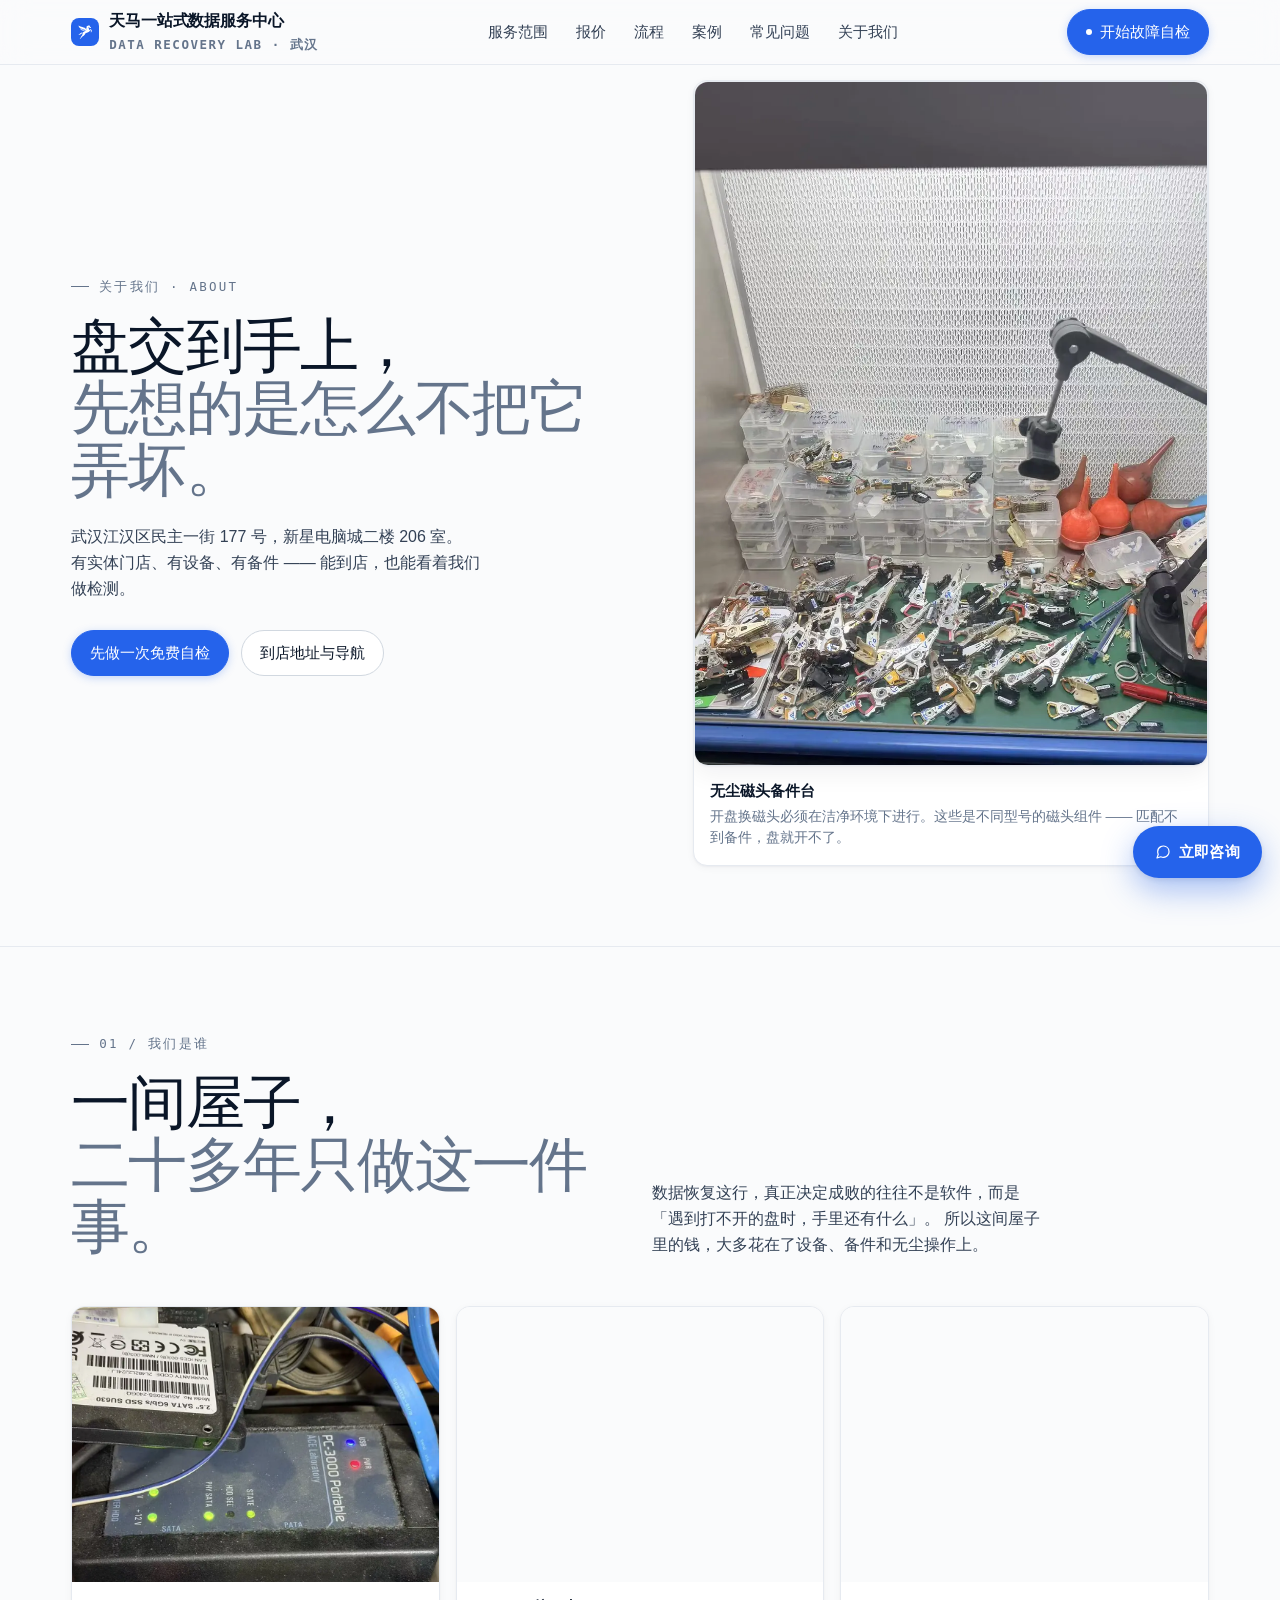
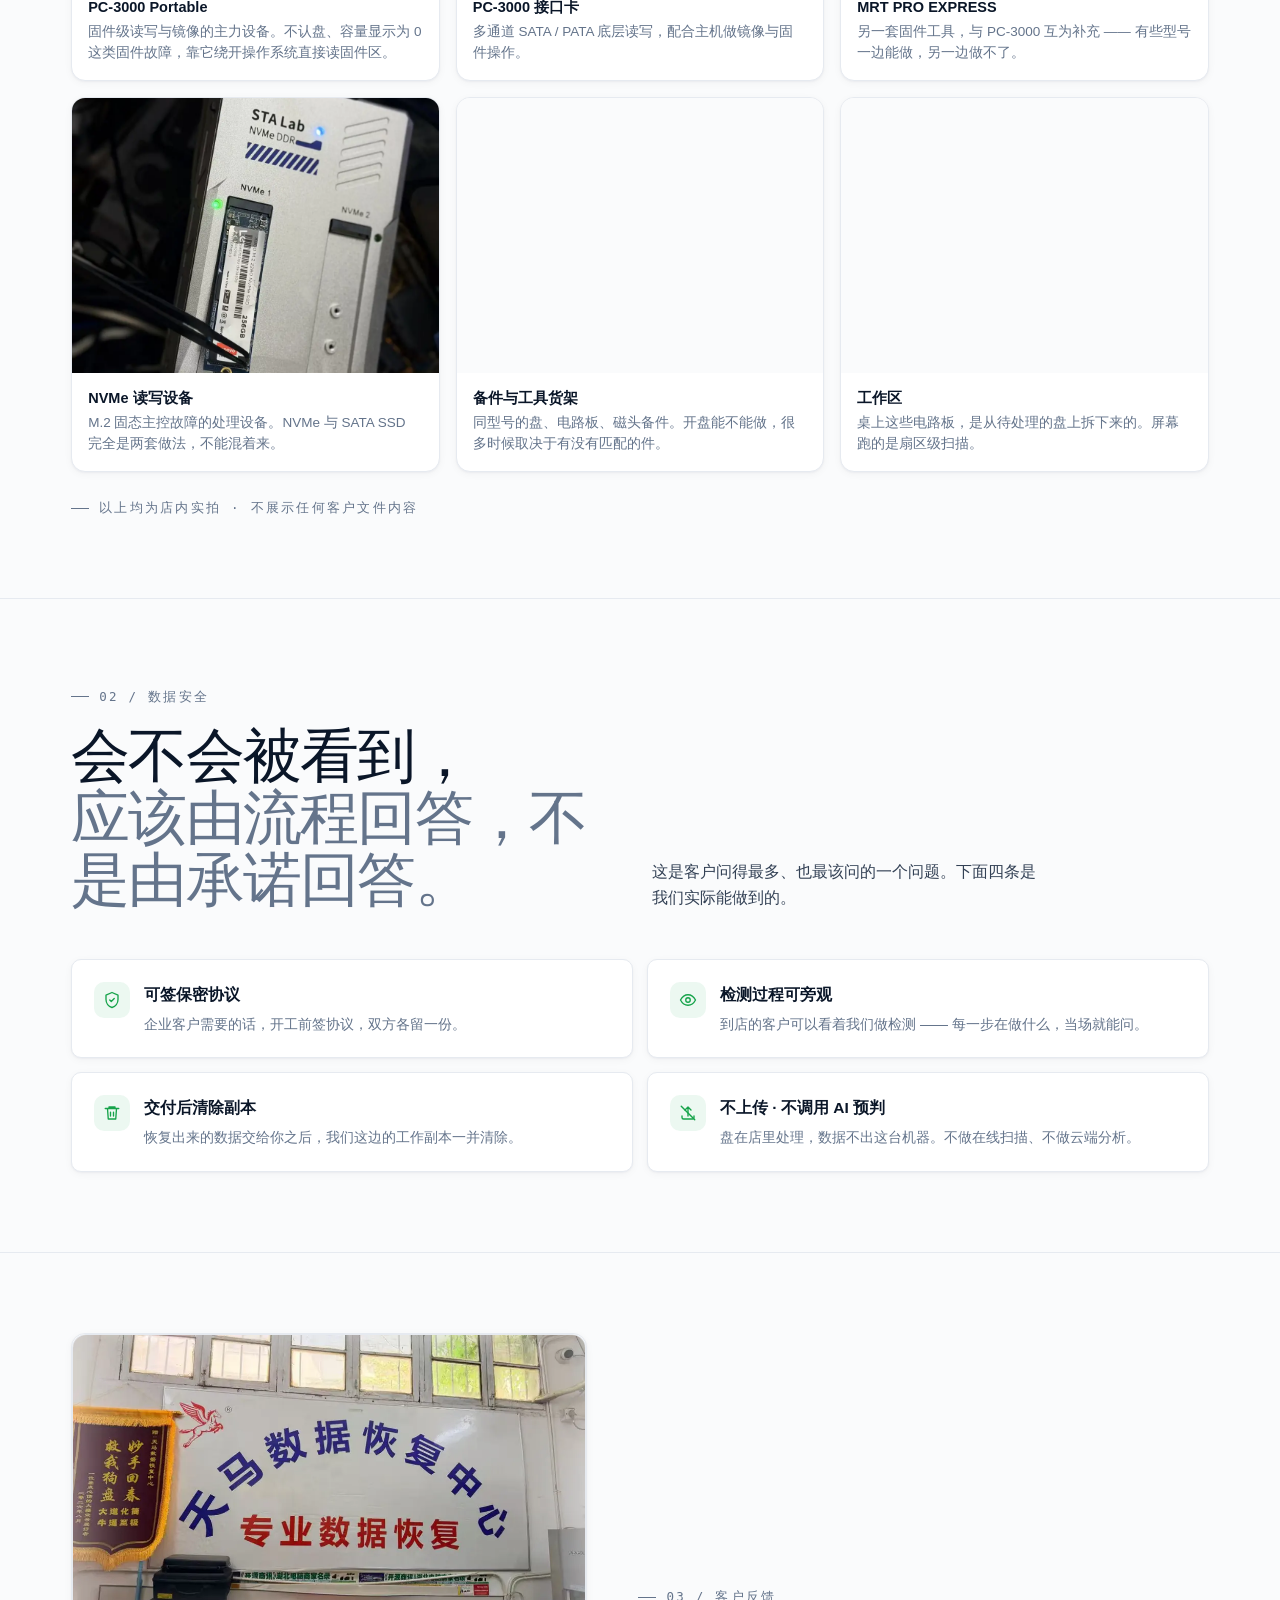
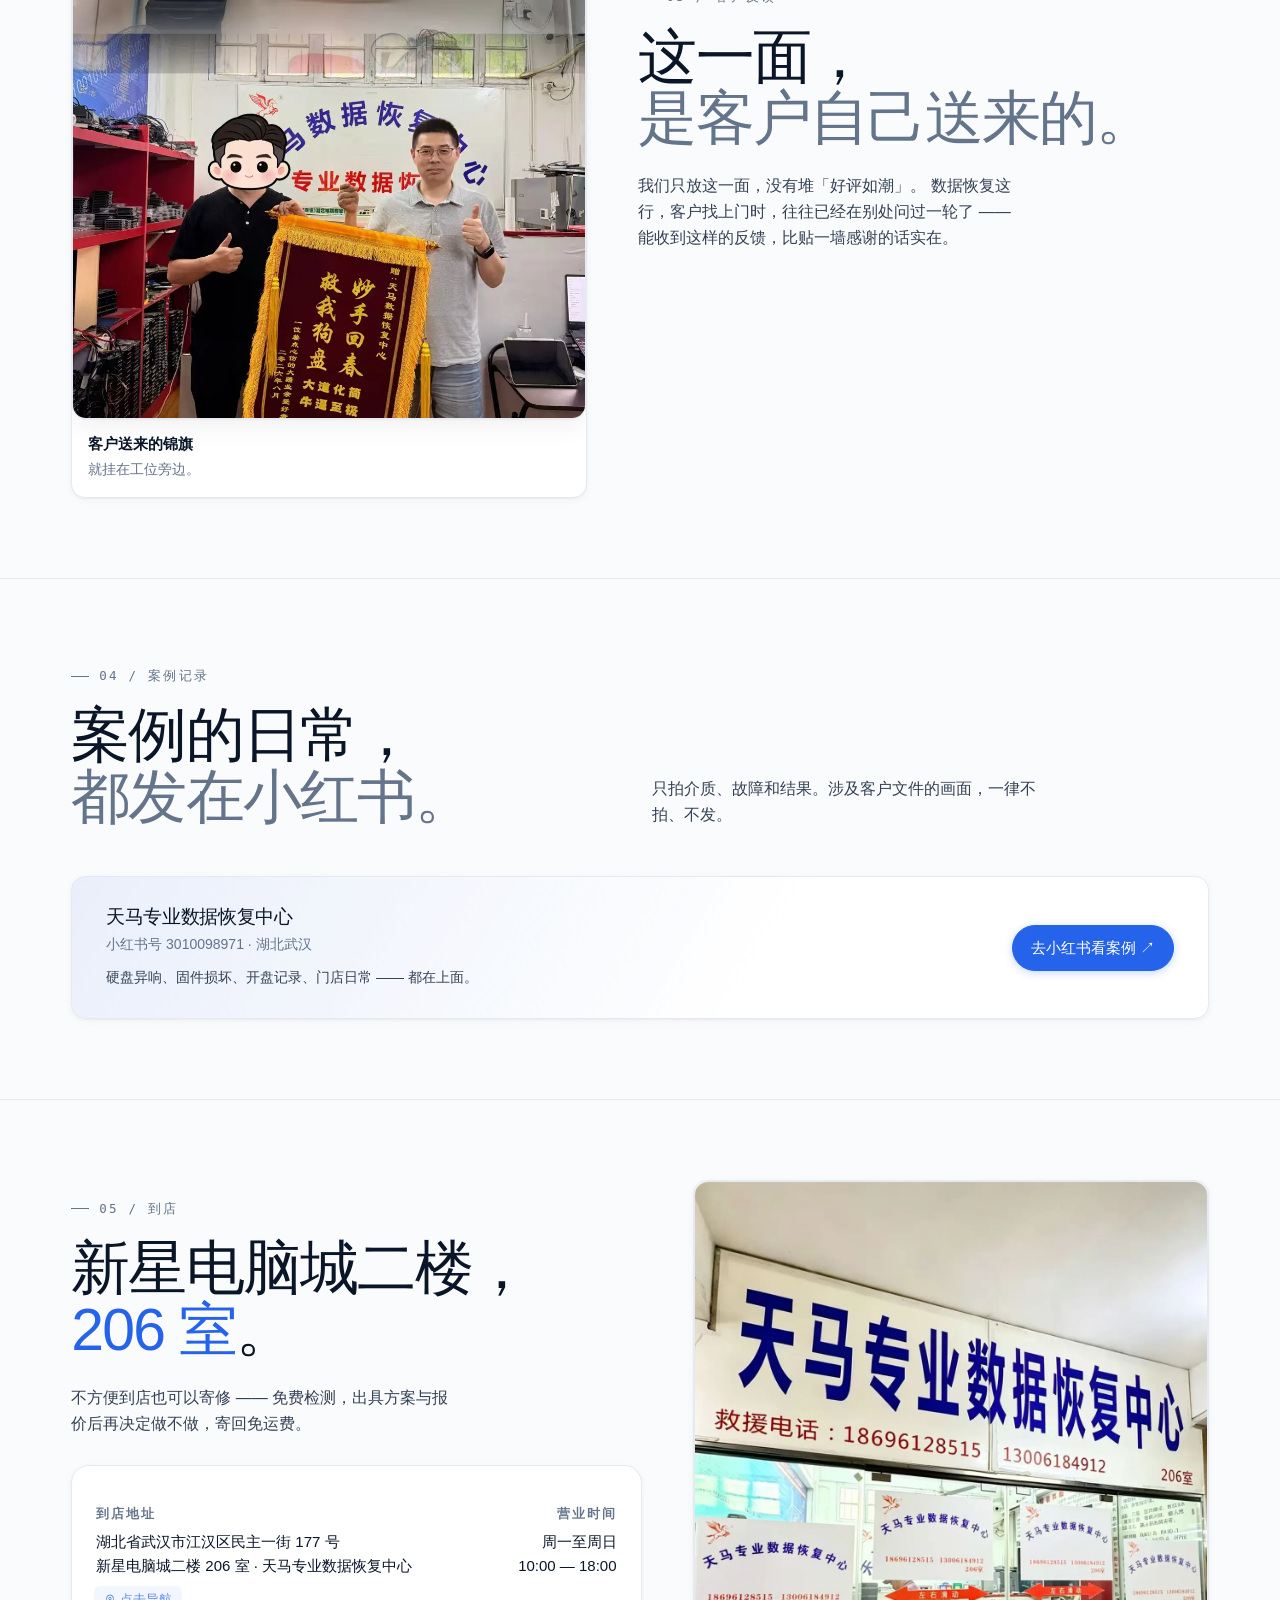
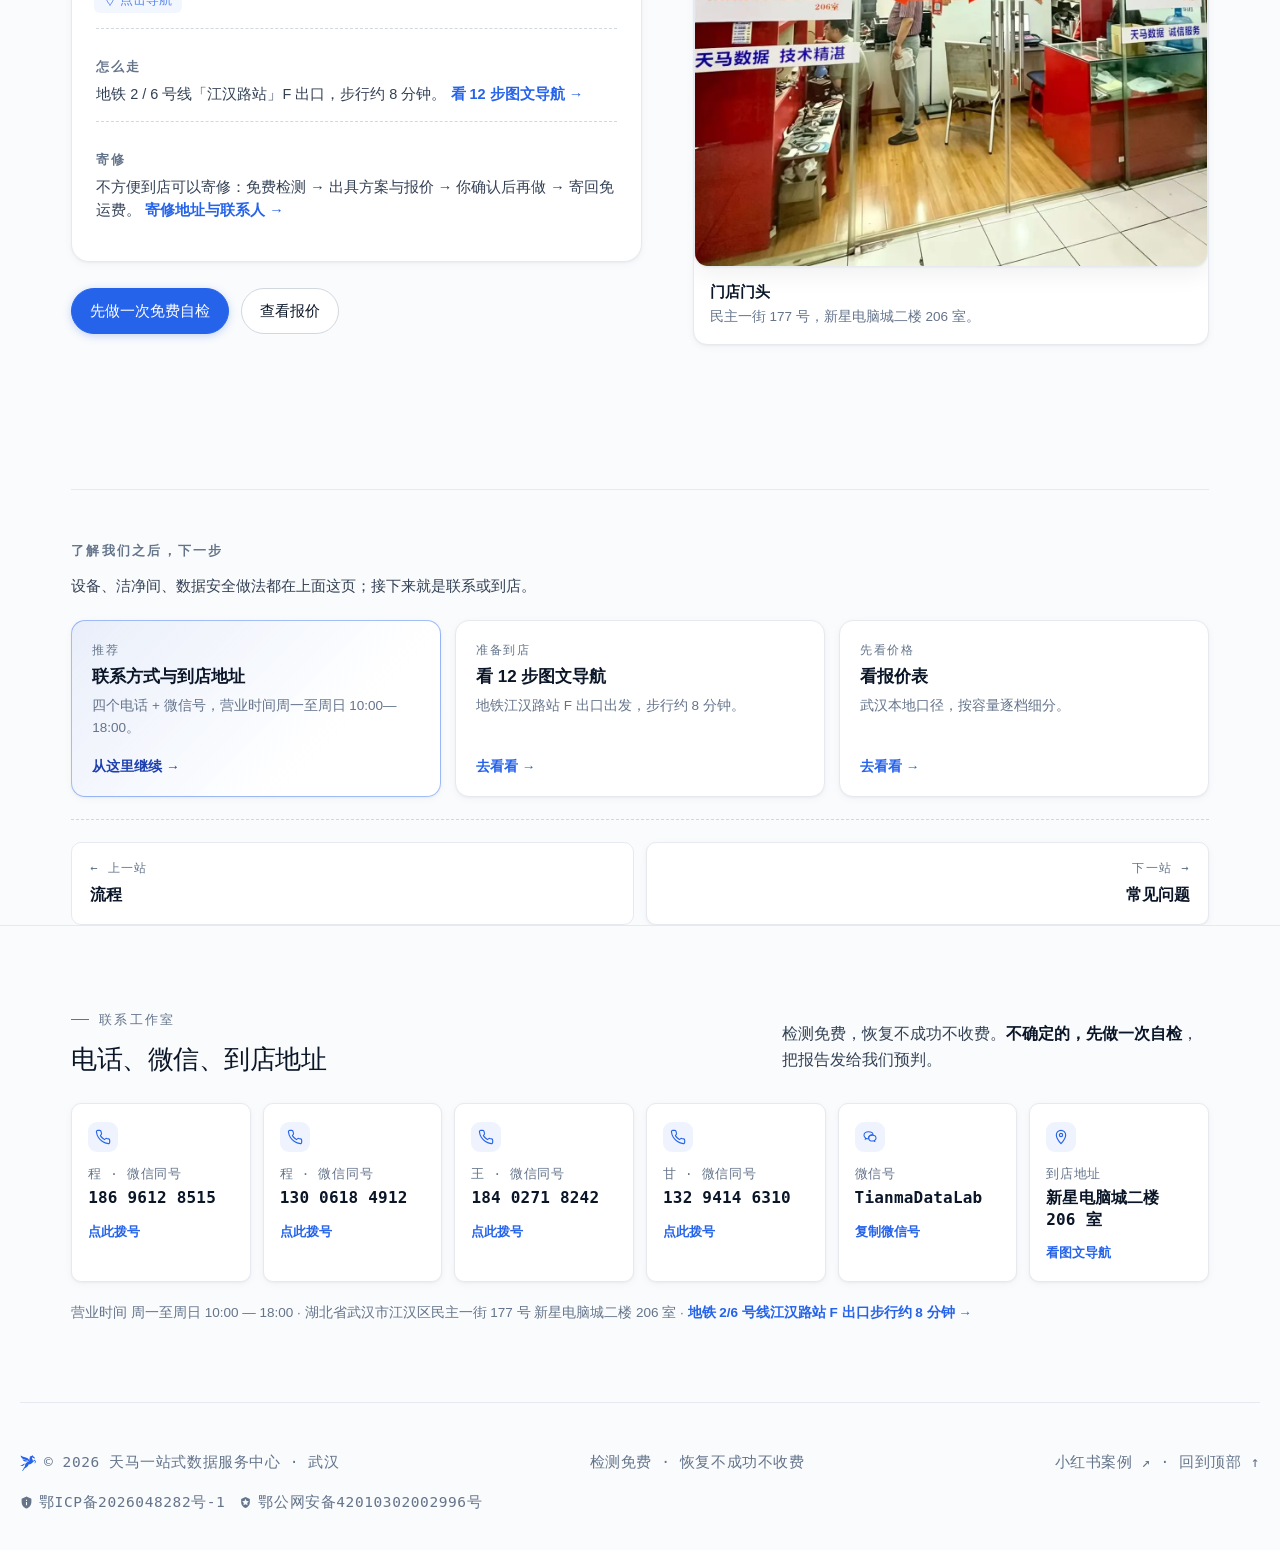
==== commit 0452894b: "fix: 修复拆页遗留的死链与自检模块崩溃 + 新增到店导航页与全站动线 ## 修复的真实 bug  1. **拆页后残留死锚点（点不动）**    index.html 的 #check/#pric" ====
--- a/about.html
+++ b/about.html
@@ -45,7 +45,7 @@
 </script>
 <link rel="stylesheet" href="assets/style.css" />
 </head>
-<body>
+<body data-page="about">
 
 <!-- NAV:START -->
 <nav class="nav">
@@ -79,11 +79,13 @@
 
 <div class="mobile-menu" id="mobileMenu">
   <a href="services.html">服务范围</a>
-  <a href="pricing.html">服务</a>
+  <a href="pricing.html">报价</a>
   <a href="process.html">流程</a>
   <a href="cases.html">案例</a>
   <a href="faq.html">常见问题</a>
+  <a href="about.html">关于我们</a>
   <a href="contact.html">联系我们</a>
+  <a href="visit.html">到店怎么走</a>
   <a href="check.html" class="mm-cta">开始故障自检 →</a>
 </div>
 <!-- NAV:END -->
@@ -300,9 +302,20 @@
           </div>
           <div class="contact-row">
             <div>
-              <small>电话 / 微信同号</small>
-              <div class="phone-line"><small class="who">王</small><b class="num">184 0271 8242</b></div>
-              <div class="phone-line"><small class="who">程</small><b class="num">186 9612 8515</b></div>
+              <small>怎么走</small>
+              <p style="margin-top:6px;font-size:14.5px">
+                地铁 2 / 6 号线「江汉路站」F 出口，步行约 8 分钟。
+                <a href="visit.html" style="color:var(--accent);font-weight:600">看 12 步图文导航 →</a>
+              </p>
+            </div>
+          </div>
+          <div class="contact-row">
+            <div>
+              <small>寄修</small>
+              <p style="margin-top:6px;font-size:14.5px">
+                不方便到店可以寄修：免费检测 → 出具方案与报价 → 你确认后再做 → 寄回免运费。
+                <a href="contact.html" style="color:var(--accent);font-weight:600">寄修地址与联系人 →</a>
+              </p>
             </div>
           </div>
         </div>
@@ -321,6 +334,86 @@
     </div>
   </div>
 </section>
+
+<!-- NEXT-START -->
+<div class="wrap"><div class="next-steps" id="nextSteps" data-reveal></div></div>
+<!-- NEXT-END -->
+
+<!-- CONTACT:START -->
+<!--
+  公共联系方式条（单一来源）
+  改电话 / 微信号只改本文件，然后跑 `node tools/sync-chrome.mjs` 同步到全站。
+  contact.html 与 visit.html 不注入本区块（自带更完整版本）。
+
+  可点击性是硬要求：
+  - 电话用 <a href="tel:+86…">  → 手机点一下直接拨号（href 里不能有空格）
+  - 微信号用 <button data-copy> → 复制到剪贴板（桌面端 weixin:// 不生效，复制最稳）
+  - 地址指向 visit.html 图文导航
+-->
+<section class="cstrip" aria-label="联系方式">
+  <div class="wrap">
+    <div class="cstrip-top">
+      <div>
+        <span class="eyebrow">联系工作室</span>
+        <h3>电话、微信、到店地址</h3>
+      </div>
+      <p class="cstrip-lead">
+        检测免费，恢复不成功不收费。<b>不确定的，先做一次自检</b>，把报告发给我们预判。
+      </p>
+    </div>
+
+    <div class="cs-grid">
+      <a class="cs-card" href="tel:+8618696128515">
+        <span class="cs-ic" aria-hidden="true"><svg viewBox="0 0 24 24" fill="none"><path d="M22 16.92v3a2 2 0 0 1-2.18 2 19.79 19.79 0 0 1-8.63-3.07 19.5 19.5 0 0 1-6-6 19.79 19.79 0 0 1-3.07-8.67A2 2 0 0 1 4.11 2h3a2 2 0 0 1 2 1.72c.12.86.31 1.7.57 2.5a2 2 0 0 1-.45 2.11L8.09 9.91a16 16 0 0 0 6 6l1.58-1.14a2 2 0 0 1 2.11-.45c.8.26 1.64.45 2.5.57A2 2 0 0 1 22 16.92z" stroke="currentColor" stroke-width="1.7" stroke-linecap="round" stroke-linejoin="round"/></svg></span>
+        <span class="cs-k">程 · 微信同号</span>
+        <b class="cs-v">186 9612 8515</b>
+        <span class="cs-go">点此拨号</span>
+      </a>
+
+      <a class="cs-card" href="tel:+8613006184912">
+        <span class="cs-ic" aria-hidden="true"><svg viewBox="0 0 24 24" fill="none"><path d="M22 16.92v3a2 2 0 0 1-2.18 2 19.79 19.79 0 0 1-8.63-3.07 19.5 19.5 0 0 1-6-6 19.79 19.79 0 0 1-3.07-8.67A2 2 0 0 1 4.11 2h3a2 2 0 0 1 2 1.72c.12.86.31 1.7.57 2.5a2 2 0 0 1-.45 2.11L8.09 9.91a16 16 0 0 0 6 6l1.58-1.14a2 2 0 0 1 2.11-.45c.8.26 1.64.45 2.5.57A2 2 0 0 1 22 16.92z" stroke="currentColor" stroke-width="1.7" stroke-linecap="round" stroke-linejoin="round"/></svg></span>
+        <span class="cs-k">程 · 微信同号</span>
+        <b class="cs-v">130 0618 4912</b>
+        <span class="cs-go">点此拨号</span>
+      </a>
+
+      <a class="cs-card" href="tel:+8618402718242">
+        <span class="cs-ic" aria-hidden="true"><svg viewBox="0 0 24 24" fill="none"><path d="M22 16.92v3a2 2 0 0 1-2.18 2 19.79 19.79 0 0 1-8.63-3.07 19.5 19.5 0 0 1-6-6 19.79 19.79 0 0 1-3.07-8.67A2 2 0 0 1 4.11 2h3a2 2 0 0 1 2 1.72c.12.86.31 1.7.57 2.5a2 2 0 0 1-.45 2.11L8.09 9.91a16 16 0 0 0 6 6l1.58-1.14a2 2 0 0 1 2.11-.45c.8.26 1.64.45 2.5.57A2 2 0 0 1 22 16.92z" stroke="currentColor" stroke-width="1.7" stroke-linecap="round" stroke-linejoin="round"/></svg></span>
+        <span class="cs-k">王 · 微信同号</span>
+        <b class="cs-v">184 0271 8242</b>
+        <span class="cs-go">点此拨号</span>
+      </a>
+
+      <a class="cs-card" href="tel:+8613294146310">
+        <span class="cs-ic" aria-hidden="true"><svg viewBox="0 0 24 24" fill="none"><path d="M22 16.92v3a2 2 0 0 1-2.18 2 19.79 19.79 0 0 1-8.63-3.07 19.5 19.5 0 0 1-6-6 19.79 19.79 0 0 1-3.07-8.67A2 2 0 0 1 4.11 2h3a2 2 0 0 1 2 1.72c.12.86.31 1.7.57 2.5a2 2 0 0 1-.45 2.11L8.09 9.91a16 16 0 0 0 6 6l1.58-1.14a2 2 0 0 1 2.11-.45c.8.26 1.64.45 2.5.57A2 2 0 0 1 22 16.92z" stroke="currentColor" stroke-width="1.7" stroke-linecap="round" stroke-linejoin="round"/></svg></span>
+        <span class="cs-k">甘 · 微信同号</span>
+        <b class="cs-v">132 9414 6310</b>
+        <span class="cs-go">点此拨号</span>
+      </a>
+
+      <button class="cs-card js-copy" type="button" data-copy="TianmaDataLab" title="复制微信号 TianmaDataLab" aria-label="复制微信号 TianmaDataLab">
+        <span class="cs-ic" aria-hidden="true"><svg viewBox="0 0 24 24" fill="none"><path d="M9.5 4C5.9 4 3 6.4 3 9.4c0 1.7.9 3.2 2.4 4.2l-.6 1.9 2.2-1.1c.7.2 1.5.3 2.3.3h.4a5 5 0 0 1-.1-1c0-3 2.9-5.4 6.5-5.4h.5C16.2 5.8 13.2 4 9.5 4Z" stroke="currentColor" stroke-width="1.6" stroke-linejoin="round"/><path d="M21 13.7c0-2.4-2.4-4.4-5.4-4.4s-5.4 2-5.4 4.4 2.4 4.4 5.4 4.4c.7 0 1.3-.1 1.9-.3l1.8.9-.5-1.6c1.4-.8 2.2-2 2.2-3.4Z" stroke="currentColor" stroke-width="1.6" stroke-linejoin="round"/></svg></span>
+        <span class="cs-k">微信号</span>
+        <b class="cs-v">TianmaDataLab</b>
+        <span class="cs-go">复制微信号</span>
+        <span class="copy-tip">已复制</span>
+      </button>
+
+      <a class="cs-card" href="visit.html">
+        <span class="cs-ic" aria-hidden="true"><svg viewBox="0 0 24 24" fill="none"><path d="M12 22s7-7.58 7-13a7 7 0 0 0-14 0c0 5.42 7 13 7 13z" stroke="currentColor" stroke-width="1.7" stroke-linejoin="round"/><circle cx="12" cy="9" r="2.5" stroke="currentColor" stroke-width="1.7"/></svg></span>
+        <span class="cs-k">到店地址</span>
+        <b class="cs-v">新星电脑城二楼 206 室</b>
+        <span class="cs-go">看图文导航</span>
+      </a>
+    </div>
+
+    <p class="cstrip-foot">
+      营业时间 周一至周日 10:00 — 18:00 · 湖北省武汉市江汉区民主一街 177 号 新星电脑城二楼 206 室 ·
+      <a href="visit.html">地铁 2/6 号线江汉路站 F 出口步行约 8 分钟 →</a>
+    </p>
+  </div>
+</section>
+<!-- CONTACT:END -->
 
 <!-- FOOTER:START -->
 <footer class="wrap foot">
--- a/assets/style.css
+++ b/assets/style.css
@@ -592,3 +592,135 @@
 .xhs-stat b{display:block;font-family:var(--tnum);font-size:22px;font-weight:600;color:var(--ink);line-height:1.2}
 .xhs-stat span{font-size:13px;color:var(--ink-3)}
 @media (max-width:640px){.xhs-card{padding:24px 22px;gap:18px}.xhs-stats{gap:22px}}
+
+/* ============================================================
+   ① 公共联系方式条  chrome/contact-strip.html（全站注入，单一来源）
+   改样式改这里；改电话/微信号改 chrome/contact-strip.html 后跑 sync-chrome.mjs
+   ============================================================ */
+.cstrip{padding:clamp(52px,6vw,86px) 0;border-top:1px solid var(--line);background:var(--bg)}
+.cstrip-top{display:flex;justify-content:space-between;align-items:flex-end;gap:32px;flex-wrap:wrap;margin-bottom:30px}
+.cstrip-top h3{margin-top:16px}
+.cstrip-lead{max-width:48ch;color:var(--ink-2)}
+.cstrip-lead b{color:var(--ink);font-weight:600}
+.cs-grid{display:grid;grid-template-columns:repeat(6,minmax(0,1fr));gap:12px}
+.cs-card{position:relative;display:flex;flex-direction:column;align-items:flex-start;gap:3px;text-align:left;padding:18px 16px;border:1px solid var(--line);border-radius:var(--radius-sm);background:var(--bg-2);box-shadow:var(--shadow-sm);font-family:inherit;transition:border-color .2s var(--ease),transform .2s var(--ease),box-shadow .2s var(--ease)}
+.cs-card:hover{border-color:var(--accent);transform:translateY(-2px);box-shadow:var(--shadow-md)}
+.cs-ic{width:30px;height:30px;border-radius:9px;background:var(--accent-soft);color:var(--accent);display:grid;place-items:center;margin-bottom:9px}
+.cs-ic svg{width:16px;height:16px}
+.cs-k{font-size:12.5px;color:var(--ink-3);font-family:var(--tnum);letter-spacing:.06em}
+.cs-v{font-size:16px;font-weight:600;color:var(--ink);font-family:var(--tnum);letter-spacing:.2px;font-variant-numeric:tabular-nums;line-height:1.35}
+.cs-go{margin-top:9px;font-size:13px;color:var(--accent);font-weight:600}
+.cs-card .copy-tip{position:absolute;top:14px;right:14px;margin:0}
+.cstrip-foot{margin-top:20px;font-size:13.5px;color:var(--ink-3);line-height:1.7}
+.cstrip-foot a{color:var(--accent);font-weight:600}
+@media (max-width:1080px){.cs-grid{grid-template-columns:repeat(3,minmax(0,1fr))}}
+@media (max-width:620px){
+  .cs-grid{grid-template-columns:repeat(2,minmax(0,1fr))}
+  .cstrip-top{align-items:flex-start}
+  .cs-card{padding:15px 13px}
+  .cs-v{font-size:15px}
+}
+
+/* ============================================================
+   ② 到店导航页 visit.html
+   ============================================================ */
+.visit-head{max-width:64ch}
+.visit-head p{margin-top:22px;color:var(--ink-2)}
+.visit-route{display:flex;flex-wrap:wrap;gap:8px;margin-top:26px}
+.visit-chip{font-family:var(--tnum);font-size:13px;padding:6px 13px;border-radius:999px;border:1px solid var(--line);background:var(--bg-2);color:var(--ink-2)}
+.visit-chip b{color:var(--accent)}
+.visit-timeline{margin-top:52px;display:flex;flex-direction:column;gap:22px}
+.visit-step{display:grid;grid-template-columns:minmax(0,430px) minmax(0,1fr);gap:clamp(24px,4vw,48px);align-items:center;border:1px solid var(--line);border-radius:var(--radius);background:var(--bg-2);padding:clamp(18px,2.5vw,28px);box-shadow:var(--shadow-sm)}
+.visit-step:nth-child(even){grid-template-columns:minmax(0,1fr) minmax(0,430px)}
+.visit-step:nth-child(even) .vshot{order:2}
+.visit-step:nth-child(even) .vbody{order:1}
+.vshot{display:block;width:100%;padding:0;border:0;background:none;cursor:zoom-in;border-radius:var(--radius-sm);overflow:hidden;position:relative}
+/* ⚠️ 导航照片**绝对不能用 object-fit:cover 裁切** —— 箭头和中文标注都在画面边缘，
+   裁掉就失去了导航意义。这里保持完整比例显示。 */
+.vshot img{display:block;width:100%;height:auto;object-fit:contain;border-radius:var(--radius-sm);background:var(--bg);transition:transform .35s var(--ease)}
+.vshot:hover img{transform:scale(1.025)}
+.vshot::after{content:"点击看大图";position:absolute;right:10px;bottom:10px;font-size:12.5px;color:#fff;background:rgba(10,22,40,.62);padding:4px 10px;border-radius:999px;font-family:var(--tnum);opacity:0;transition:opacity .2s var(--ease)}
+.vshot:hover::after{opacity:1}
+.vnum{display:inline-grid;place-items:center;width:38px;height:38px;border-radius:12px;background:var(--accent);color:#fff;font-family:var(--tnum);font-size:16px;font-weight:600}
+.vbody h3{font-size:clamp(20px,2.1vw,27px);margin:16px 0 10px;line-height:1.3}
+.vbody p{font-size:15px;color:var(--ink-2);line-height:1.7}
+.visit-landmark{margin-top:14px;display:inline-flex;align-items:center;gap:7px;font-size:13.5px;color:var(--ink-3);font-family:var(--tnum);border:1px dashed var(--line-2);border-radius:999px;padding:5px 12px}
+@media (max-width:900px){
+  .visit-step,.visit-step:nth-child(even){grid-template-columns:1fr;gap:18px}
+  .visit-step:nth-child(even) .vshot,.visit-step:nth-child(even) .vbody{order:0}
+}
+
+/* ============================================================
+   ③ 「下一步」动线组件（由 assets/app.js 按 data-page 渲染，全站单一来源）
+   ============================================================ */
+.next-steps{margin-top:clamp(40px,5vw,64px);border-top:1px solid var(--line);padding-top:clamp(36px,4vw,52px)}
+.next-steps h4{margin:0;font-family:var(--tnum);font-size:12.5px;letter-spacing:.18em;text-transform:uppercase;color:var(--ink-3);font-weight:600}
+.next-steps .ns-sub{margin-top:12px;font-size:15px;color:var(--ink-2);max-width:56ch}
+.ns-grid{display:grid;grid-template-columns:repeat(auto-fit,minmax(230px,1fr));gap:14px;margin-top:22px}
+.ns-card{position:relative;display:flex;flex-direction:column;gap:6px;padding:20px 20px 18px;border:1px solid var(--line);border-radius:var(--radius);background:var(--bg-2);box-shadow:var(--shadow-sm);transition:border-color .2s var(--ease),transform .2s var(--ease),box-shadow .2s var(--ease)}
+.ns-card:hover{border-color:var(--accent);transform:translateY(-2px);box-shadow:var(--shadow-md)}
+.ns-card.primary{border-color:rgba(37,99,235,.42);background:linear-gradient(135deg,var(--accent-soft),#fff 70%)}
+.ns-card .ns-k{font-family:var(--tnum);font-size:12px;letter-spacing:.14em;text-transform:uppercase;color:var(--ink-3)}
+.ns-card .ns-t{font-size:17px;font-weight:600;color:var(--ink);line-height:1.35}
+.ns-card .ns-d{font-size:13.5px;color:var(--ink-3);line-height:1.6}
+.ns-card .ns-go{margin-top:auto;padding-top:12px;font-size:13.5px;font-weight:600;color:var(--accent)}
+.ns-card.primary .ns-go{color:var(--accent-deep)}
+
+/* ============================================================
+   ④ 自检报告页布局修复
+   症状：报告完成后右侧一整块空白。
+   根因：.check-body 是 1.5fr/1fr 两列，报告被塞进左列做 2 列（每列仅 ~285px），
+        而右列 .check-side 内容只有 ~170px 高却被拉伸到整行高 → 下方全白。
+   修法：报告态让 body 变单列 + 隐藏侧栏，报告铺满整宽。
+   ============================================================ */
+.check.is-report .check-body{grid-template-columns:1fr;min-height:0}
+.check.is-report .check-side{display:none}
+.check.is-report .check-main{border-right:0;padding:0}
+.check.is-report .report{grid-template-columns:1fr 1fr;gap:clamp(28px,4vw,56px);padding:clamp(24px,3vw,40px)}
+@media (max-width:900px){
+  .check.is-report .report{grid-template-columns:1fr;gap:30px}
+}
+
+/* 报告里的联系区（补上「少了的电话与微信号」） */
+.report-contact{margin-top:18px;border:1px solid rgba(37,99,235,.28);border-left:4px solid var(--accent);border-radius:var(--radius-sm);background:#fff;padding:18px 20px;box-shadow:var(--shadow-sm)}
+.report-contact .rc-title{font-family:var(--tnum);font-size:12.5px;letter-spacing:.14em;text-transform:uppercase;color:var(--accent);font-weight:600;margin-bottom:4px}
+.report-contact .rc-lead{font-size:14px;color:var(--ink-3);margin-bottom:14px}
+.rc-grid{display:grid;grid-template-columns:repeat(2,minmax(0,1fr));gap:8px}
+@media (max-width:520px){.rc-grid{grid-template-columns:1fr}}
+.rc-item{display:flex;align-items:center;gap:10px;padding:11px 13px;border:1px solid var(--line);border-radius:10px;background:var(--bg-2);transition:border-color .2s var(--ease)}
+.rc-item:hover{border-color:var(--accent)}
+.rc-item small{display:block;font-size:12px;color:var(--ink-3);font-family:var(--tnum);letter-spacing:.06em}
+.rc-item b{display:block;font-size:15.5px;font-weight:600;color:var(--ink);font-family:var(--tnum);font-variant-numeric:tabular-nums}
+.rc-item svg{width:16px;height:16px;color:var(--accent);flex:0 0 auto}
+
+/* ============================================================
+   ⑤ 电话 / 微信号可点击（原先是死的 <b>，点不动）
+   ============================================================ */
+a.num{color:var(--ink);text-decoration:none;transition:color .2s var(--ease)}
+a.num:hover{color:var(--accent);text-decoration:underline;text-underline-offset:3px}
+.phone-line .num,.phone-line a.num{font-size:15px;font-weight:500;margin:0;font-family:var(--tnum);letter-spacing:.3px}
+.wx-line{display:flex;align-items:center;gap:8px;flex-wrap:wrap}
+.wx-line .wx-copy{font-size:12.5px;font-weight:600;color:var(--accent);border:1px solid rgba(37,99,235,.35);background:var(--accent-soft);border-radius:7px;padding:4px 10px;cursor:pointer;font-family:inherit;transition:background .2s var(--ease)}
+.wx-line .wx-copy:hover{background:rgba(37,99,235,.16)}
+/* 移动端悬浮咨询条在页脚进入视口时会自动隐藏（见 app.js 的 FAB IntersectionObserver），
+   所以这里只需要一点点额外安全距离，不要给大值——否则页脚会留出难看的空白。 */
+@media (max-width:760px){.foot{padding-bottom:56px}}
+
+/* ===== ③-补：上一站 / 下一站 翻页 ===== */
+.ns-pager{display:grid;grid-template-columns:1fr 1fr;gap:12px;margin-top:22px;padding-top:22px;border-top:1px dashed var(--line-2)}
+.ns-page{display:flex;flex-direction:column;gap:3px;padding:16px 18px;border:1px solid var(--line);border-radius:var(--radius-sm);background:var(--bg-2);transition:border-color .2s var(--ease),transform .2s var(--ease)}
+.ns-page:hover{border-color:var(--accent);transform:translateY(-2px)}
+.ns-page.next{text-align:right;align-items:flex-end}
+.ns-page small{font-family:var(--tnum);font-size:12px;letter-spacing:.12em;color:var(--ink-3);text-transform:uppercase}
+.ns-page b{font-size:16px;font-weight:600;color:var(--ink)}
+.ns-page.disabled{opacity:.45;pointer-events:none}
+@media (max-width:560px){.ns-pager{grid-template-columns:1fr}}
+
+/* ===== 到店导航大图灯箱 ===== */
+.shot-lightbox{position:fixed;inset:0;z-index:120;background:rgba(10,22,40,.92);display:none;place-items:center;padding:22px;backdrop-filter:blur(6px);-webkit-backdrop-filter:blur(6px);overflow:auto}
+.shot-lightbox.open{display:grid}
+.shot-lightbox figure{margin:0;display:flex;flex-direction:column;gap:14px;align-items:center;max-width:min(92vw,760px)}
+.shot-lightbox img{width:100%;height:auto;max-height:78vh;object-fit:contain;border-radius:14px;box-shadow:0 24px 80px rgba(0,0,0,.5);background:#000}
+.shot-lightbox figcaption{color:#E2E8F0;font-size:15px;text-align:center;line-height:1.6}
+.shot-close{position:fixed;top:20px;right:20px;color:#E2E8F0;background:rgba(255,255,255,.08);border:1px solid rgba(255,255,255,.25);padding:9px 22px;border-radius:999px;font-size:14.5px;cursor:pointer;font-family:inherit}
+.shot-close:hover{background:rgba(255,255,255,.16)}
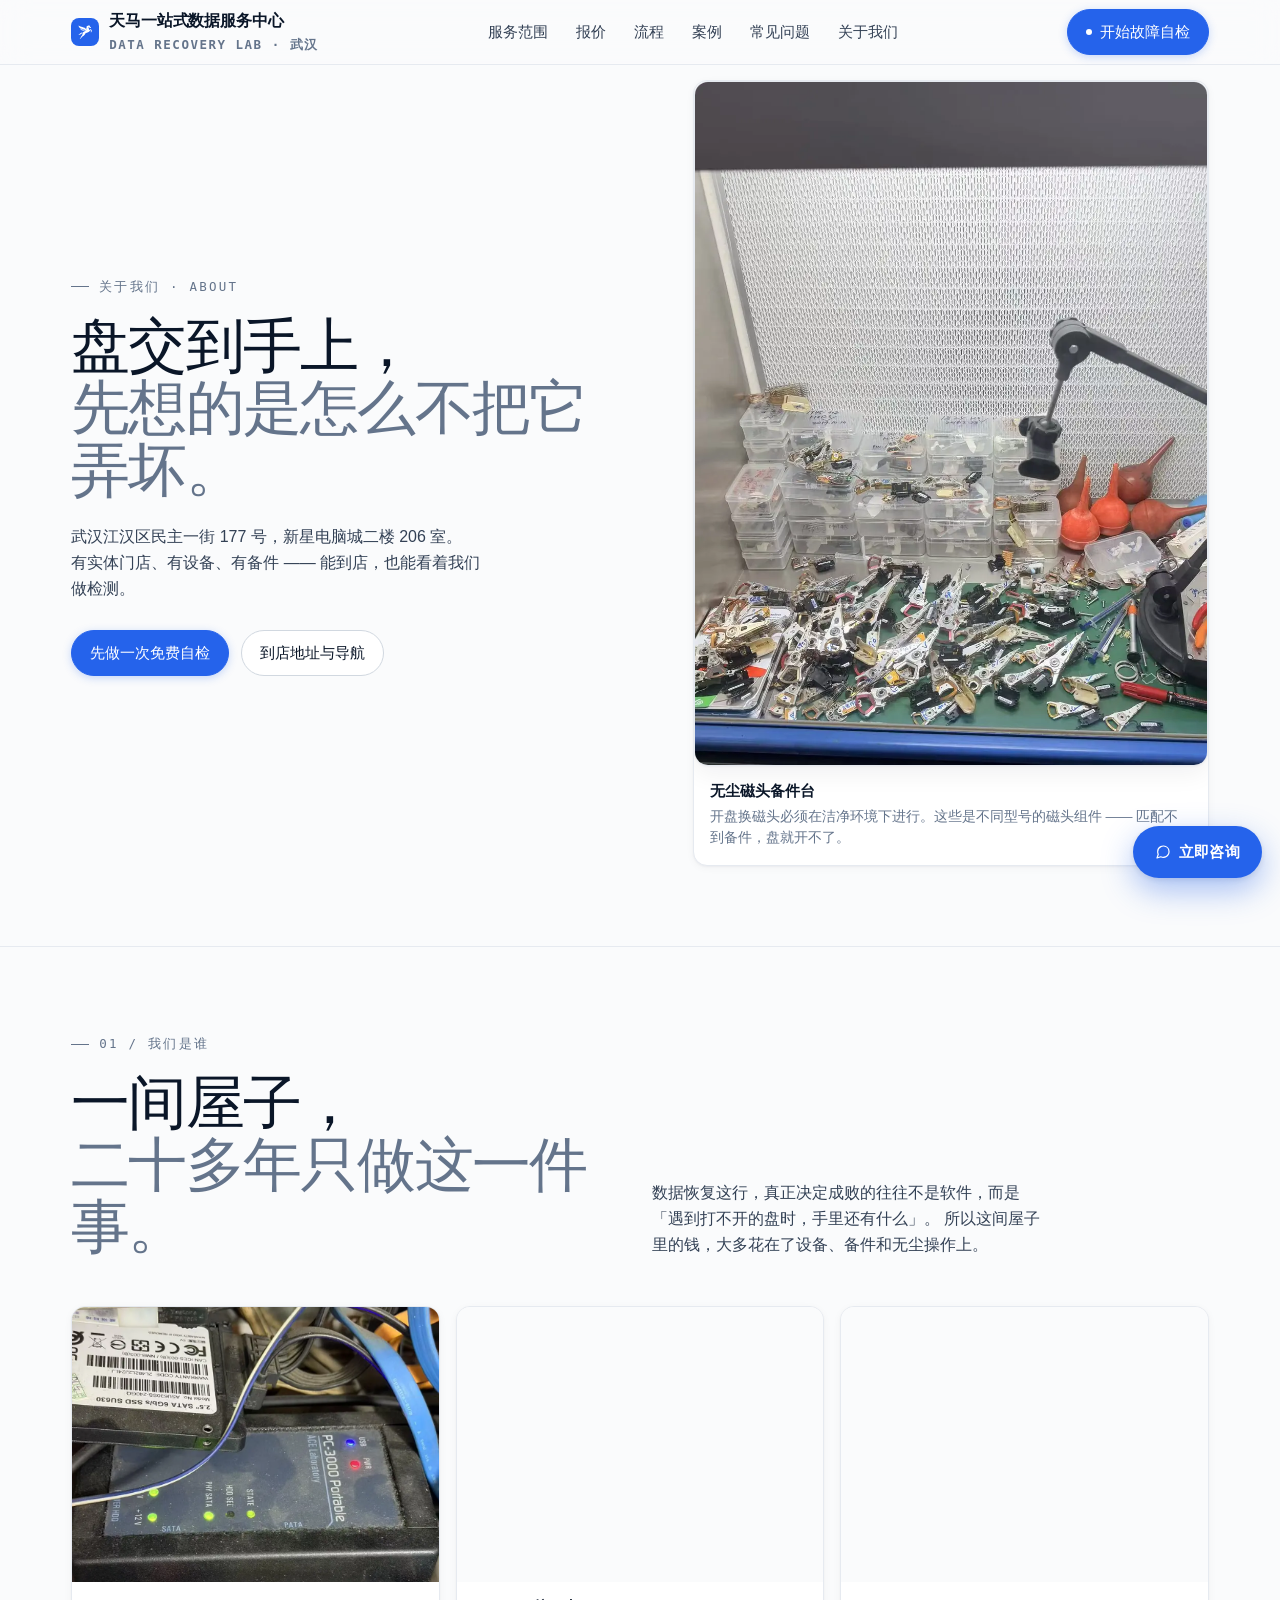
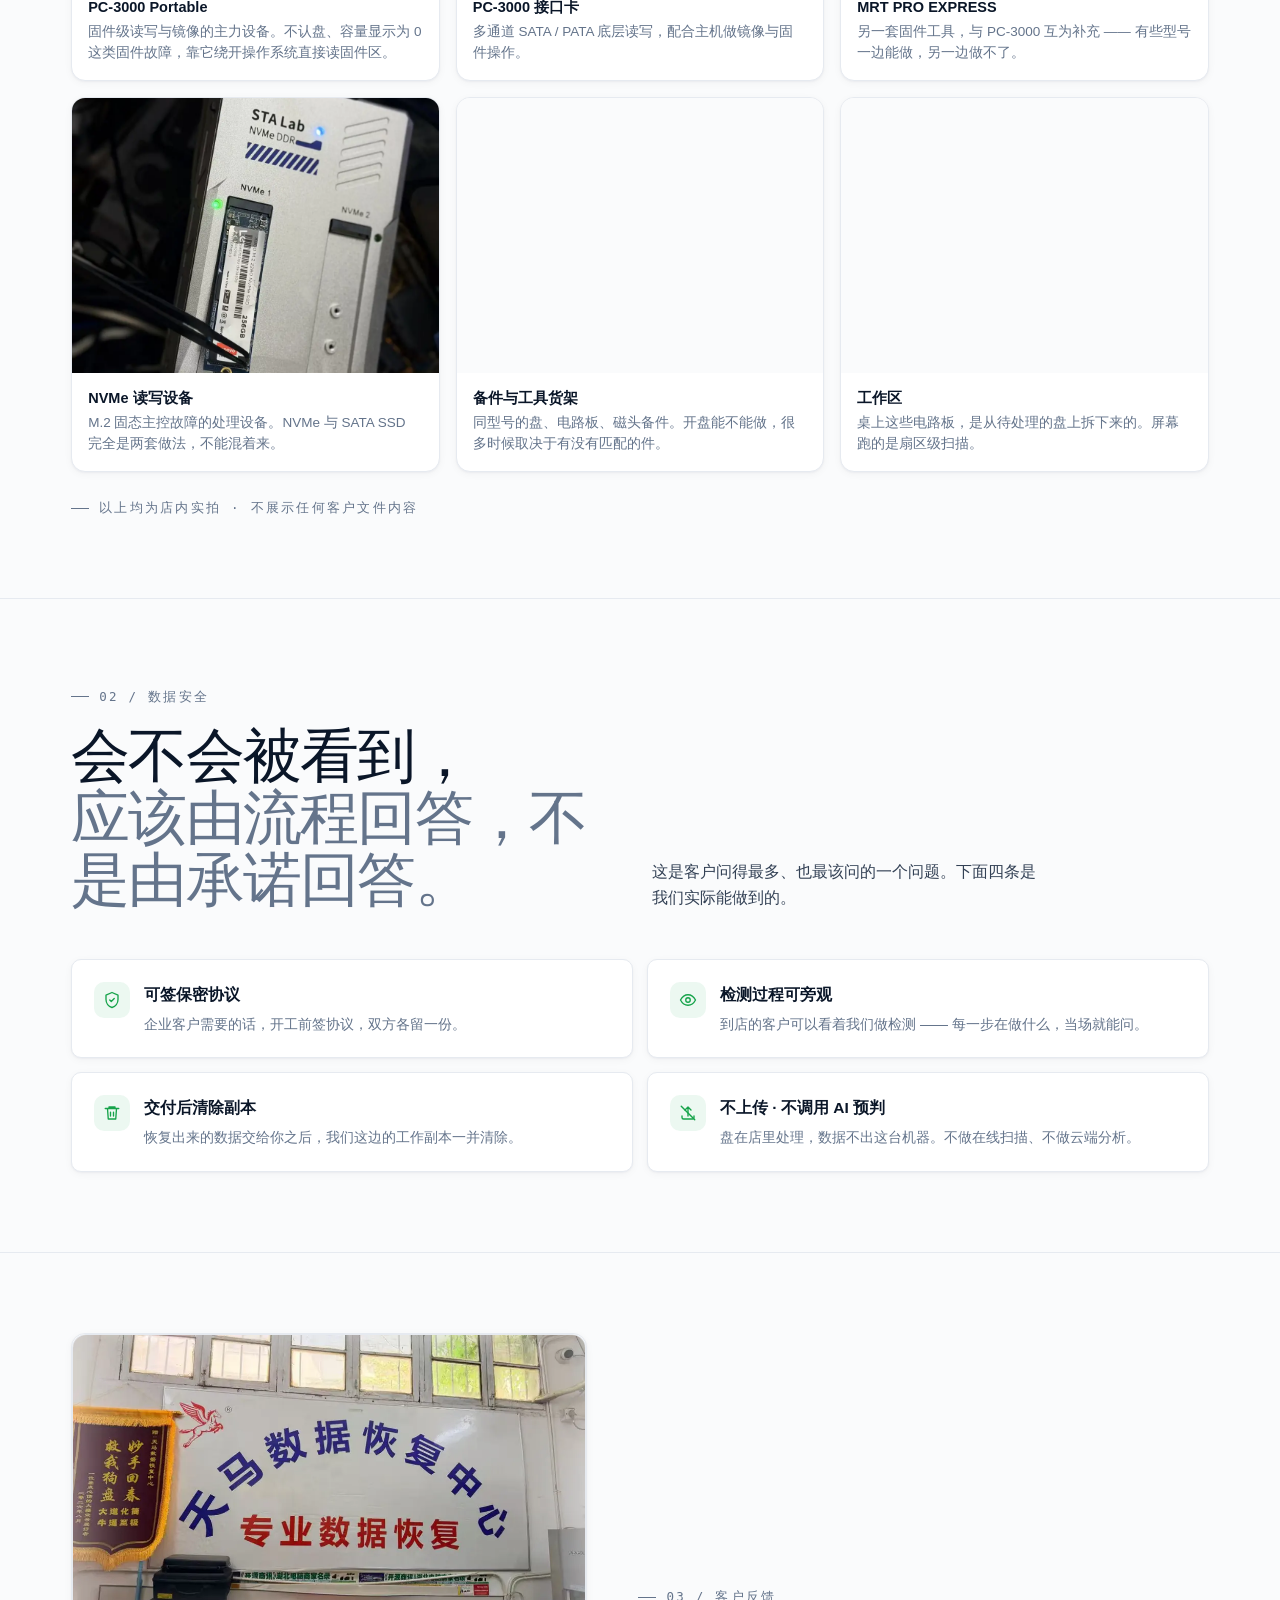
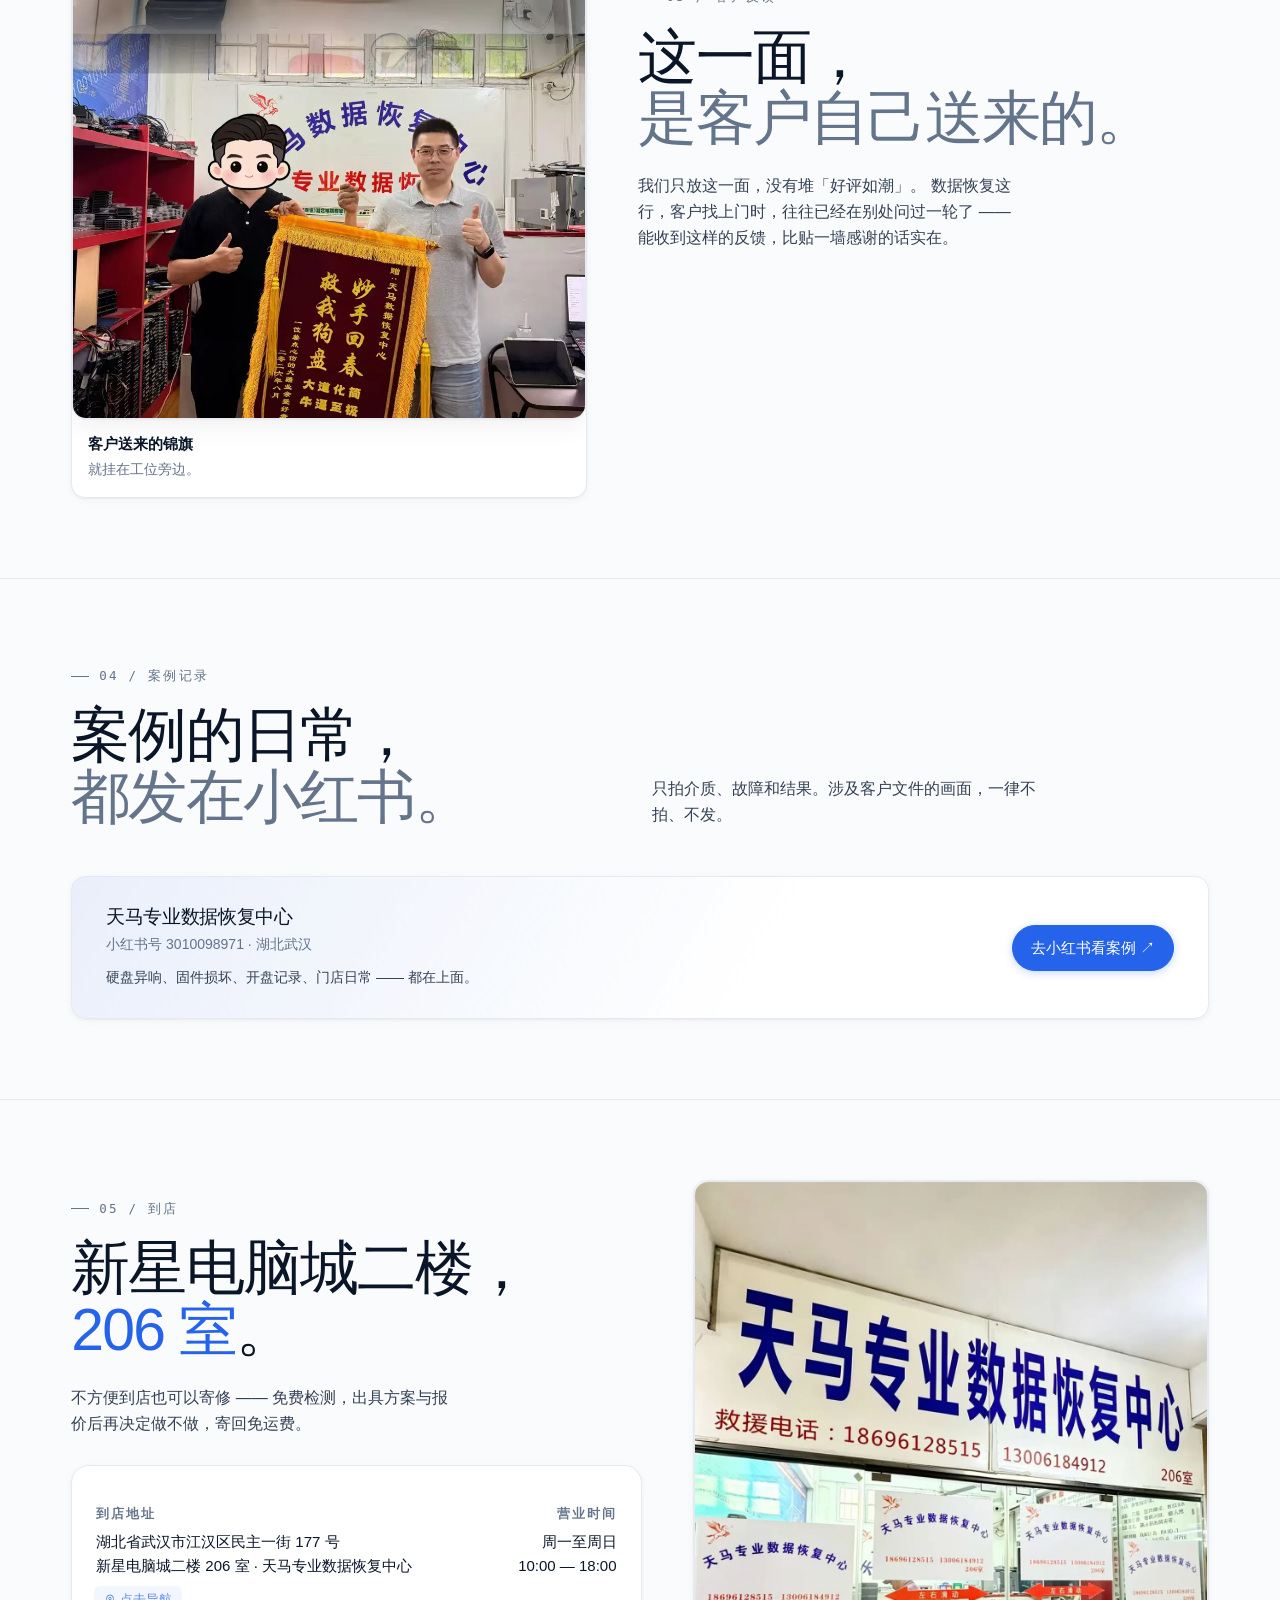
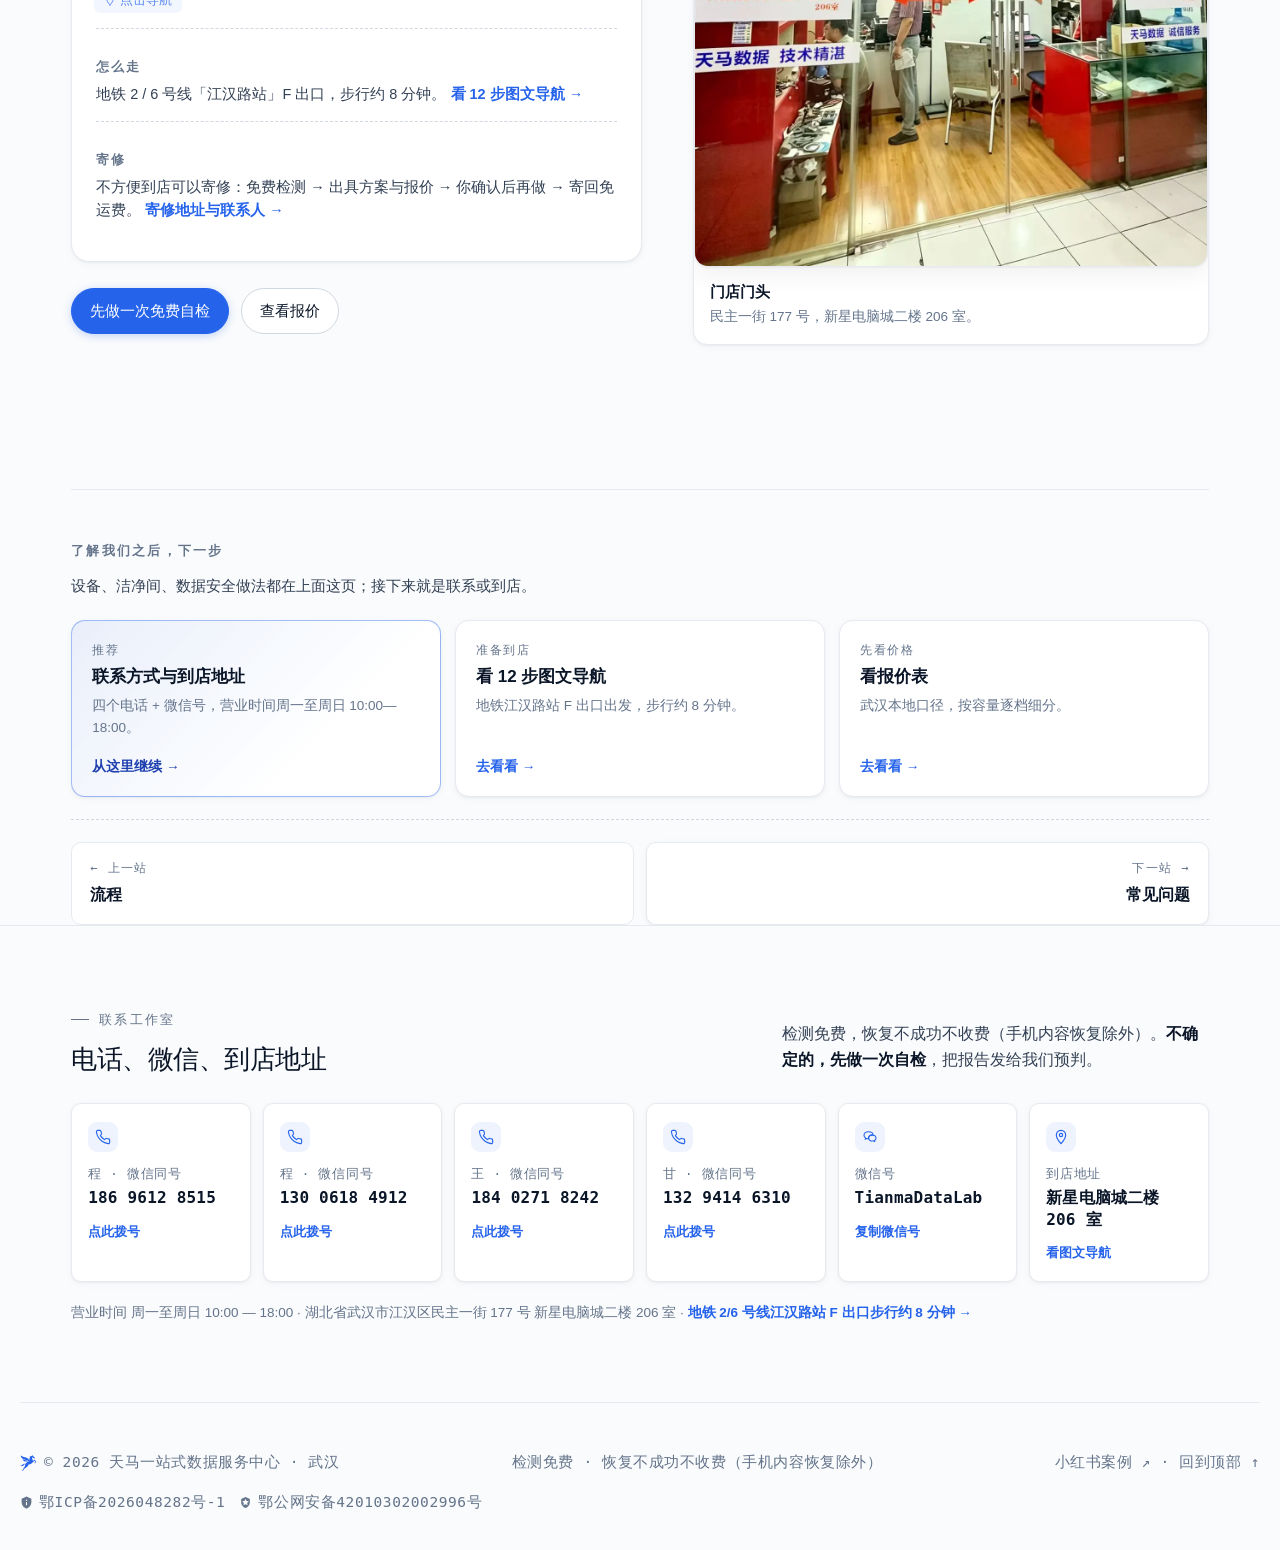
==== commit 390288bc: "fix(phone): 手机不拆机，改按设备读取口径表述辛苦费与推荐方案 - PHONE_FEE_NOTE / 报价页 4 处 / FAQ：拆机与人工成本 → 设备读取与人工成本 - RECOMMEN" ====
--- a/about.html
+++ b/about.html
@@ -358,7 +358,7 @@
         <h3>电话、微信、到店地址</h3>
       </div>
       <p class="cstrip-lead">
-        检测免费，恢复不成功不收费。<b>不确定的，先做一次自检</b>，把报告发给我们预判。
+        检测免费，恢复不成功不收费（手机内容恢复除外）。<b>不确定的，先做一次自检</b>，把报告发给我们预判。
       </p>
     </div>
 
@@ -418,7 +418,7 @@
 <!-- FOOTER:START -->
 <footer class="wrap foot">
   <span style="display:inline-flex;align-items:center;gap:8px"><svg viewBox="0 0 613.51 626.88" fill="currentColor" style="width:16px;height:16px;color:var(--accent)" aria-hidden="true"><path d="M473.36,81.74l-5.1,8.04c-1.84,4.71-3.77,9.52-4.65,14.54-8.65,49.39,40.37,77.26,35.35,125.97l49.79-37.27c7.5-3.91,15.35-4.25,22.93-.27,6.07,3.18,33.94,36.1,38.03,43,7.73,13.05,2.04,30.6-2.7,43.95-7.04,19.82-18.42,40.04-31.28,56.49-4.97-11.84-11.63-27.78-10.66-40.86,1.13-15.22,22.12-22.2,18.86-38.08-1.12-5.45-16.15-20.89-21.04-23.73-4.31-2.5-9.56-2.56-13.95-.52-5.17,2.41-16.45,17.72-21.19,22.88-25.26,27.5-51.98,53.94-83.59,74.2-35.21,22.58-74.5,37.02-115.79,44.14-9.41,23.38-20.35,46.48-35.97,66.38-28.06,35.71-59.07,47.8-95.19,71.84-31.99,21.3-36.25,34.07-56.9,63.93-16.29,23.55-38.28,44.15-67.1,50.52,4.17-12.1,5.71-28.09,12.5-39.03,4.41-7.1,12.11-8.44,18.41-13.58,19.98-16.29,22.16-43.04,31.1-64.85,6.14-14.96,22.67-24.23,33.22-36.44,33.64-38.92,16.31-74.47,34.24-116.45,21.59-50.56,75.57-74.51,125.55-88.02,2.48-11.71-3.33-25.75-10.86-34.69-25.45-30.22-88.79-39.98-126-50.98-54.35-16.06-111.07-38.18-145.03-85.97-15.92-22.4-26.23-49.49-28.56-76.99,36.9,26.43,78.9,43.58,122.25,56.5,65.64,19.57,149.04,27.46,193.3,85.32,16.32,21.34,22.95,47.69,40.9,67.84l-7.82-23.45c-13.66-45.74-1.62-95.71,30.21-130.77l-30.21,12.78c-.48.15-.49-.59-.34-1.05,1.88-5.73,19.29-23.47,24.49-28.11,22.86-20.37,51.73-31.96,82.31-34.26,8.54-8.82,16.68-18.11,27.18-24.71l-.72,39.09c5.55,3.68,11.62,6.64,16.72,11,7.97,6.83,11.84,15.74,19.52,23.13,11.96,11.5,25.84,21.67,37.64,33.43,1.46,2.47,2.65,4.44,2.59,7.42-.07,3.53-2.68,20.28-4.37,22.69-1.92,2.73-17.13,2.95-20.6,2.22-4.63-.97-8.04-6.62-11.81-9.51-13.38-10.27-23.37-7.17-37.91-10.42-17.46-3.91-27.99-19.78-27.72-37.32Z"/><path d="M314.86,257.29c-14.15-6.46-29.71-7.76-45.12-7.1-26.06,1.12-47.56,5.67-74.15.22-47.52-9.74-89.62-46.05-111.72-88.35,10.39,4.97,20.31,10.95,30.79,15.76,46.02,21.07,84.61,22.92,131.98,34.34,26.35,6.35,56.63,18.86,68.22,45.14Z"/><path d="M198.3,342.58c-35.92,16.19-48.79,56.05-81.8,76.36-35.56,21.88-80.23,17.55-116.5-.3-.06-1.05,2.54-1.25,3.28-1.33,50.7-5.76,60.6-19.95,97.31-49.82,25.22-20.52,52.44-32.87,85.88-28.35,3.6.49,9.16,1.12,11.83,3.44Z"/></svg>© 2026 天马一站式数据服务中心 · 武汉</span>
-  <span class="muted">检测免费 · 恢复不成功不收费</span>
+  <span class="muted">检测免费 · 恢复不成功不收费（手机内容恢复除外）</span>
   <span><a href="https://www.xiaohongshu.com/user/profile/6419c1c6000000000b0143d8" target="_blank" rel="noopener">小红书案例 ↗</a> · <a href="index.html">回到顶部 ↑</a></span>
   <span style="display:inline-flex;align-items:center;gap:14px;flex-wrap:wrap">
     <a href="https://beian.miit.gov.cn/" target="_blank" rel="noopener noreferrer" style="display:inline-flex;align-items:center;gap:6px">
--- a/assets/style.css
+++ b/assets/style.css
@@ -724,3 +724,53 @@
 .shot-lightbox figcaption{color:#E2E8F0;font-size:15px;text-align:center;line-height:1.6}
 .shot-close{position:fixed;top:20px;right:20px;color:#E2E8F0;background:rgba(255,255,255,.08);border:1px solid rgba(255,255,255,.25);padding:9px 22px;border-radius:999px;font-size:14.5px;cursor:pointer;font-family:inherit}
 .shot-close:hover{background:rgba(255,255,255,.16)}
+
+/* ===== ⑥ 报价页 v4：计价说明 / 叠瓦盘 / 整宽与双列表布局 ===== */
+.price-rule{margin-bottom:22px;padding:20px 22px;border:1px solid var(--line);border-radius:16px;background:var(--bg-2);box-shadow:var(--shadow-sm)}
+.price-rule h3{margin:0 0 12px;font-size:16px;font-weight:600;color:var(--ink);letter-spacing:.02em}
+.price-rule ul{margin:0;padding:0;list-style:none;display:grid;gap:9px}
+.price-rule li{position:relative;padding-left:18px;font-size:14.5px;line-height:1.65;color:var(--ink-2)}
+.price-rule li::before{content:"";position:absolute;left:2px;top:.6em;width:5px;height:5px;border-radius:50%;background:var(--accent)}
+.price-rule li b{color:var(--ink);font-weight:600}
+@media (min-width:721px){.price-rule ul{grid-template-columns:repeat(2,1fr);column-gap:26px}}
+
+.price-wide{display:grid;grid-template-columns:1fr;gap:18px;margin-bottom:18px}
+.price-2col{display:grid;grid-template-columns:repeat(2,1fr);gap:18px;margin-bottom:18px}
+@media (max-width:980px){.price-2col{grid-template-columns:1fr}}
+
+.ptable-intro{margin:0;padding:14px 20px 6px;font-size:13.5px;line-height:1.65;color:var(--ink-3)}
+.ptable-intro b{color:var(--ink-2);font-weight:600}
+.ptable td small{display:block;margin-top:3px;font-size:12.5px;font-weight:400;color:var(--ink-3);letter-spacing:.02em;line-height:1.45}
+
+/* 叠瓦盘必须显眼：客户拿 SMR 盘按普通盘报价，一次就亏掉四分之三 */
+.ptable.is-flag{border-color:var(--warn)}
+.ptable.is-flag .ptable-head{background:var(--warn-soft);border-bottom-color:var(--warn)}
+.ptable.is-flag .ptable-head h3{color:var(--warn)}
+.ptable.is-flag .ptable-head span{color:var(--warn)}
+
+/* 表脚注释现在承载完整句子，原先 .1em 字距在中文上很难读 */
+.ptable .ptable-foot{letter-spacing:.03em;line-height:1.6}
+
+/* 手机受理时的 ¥100 辛苦费：需要显眼（客户到店前就该知道），但不宜做成"警告"，
+   否则像是出问题的提示。用琥珀底 + 琥珀价，读起来是"注意这条规则"。 */
+.ptable tr.fee-row{background:var(--warn-soft)}
+.ptable tr.fee-row:hover{background:rgba(217,119,6,.14)}
+.ptable tr.fee-row td.cap{color:var(--warn)}
+.ptable tr.fee-row td.price{color:var(--warn)}
+.ptable tr.fee-row td small{color:rgba(217,119,6,.78)}
+.note-chip.warn{border-color:var(--warn);background:var(--warn-soft)}
+.note-chip.warn b{color:var(--warn)}
+
+/* 窄屏：表格列数一多就被挤扁 —— 实测 390px 下「移动硬盘」那张 4 列表
+   会把容量列压到 50px，"500G" 被拆成 "50 / 0G"，"5T 及以上" 拆成 5 行。
+   解法：收紧左右内边距 + 该表禁止在词内断行 + 该表单独降到 14.5px
+   （14px 偏小、15px 会让「5T 及以上」又换行，14.5px 实测刚好全单行且零溢出）。 */
+@media (max-width:600px){
+  .price-2col .ptable th,
+  .price-2col .ptable td,
+  .price-wide .ptable th,
+  .price-wide .ptable td{padding-left:8px;padding-right:8px}
+  #pt-move table{font-size:14.5px}
+  #pt-move td.price{font-size:14.5px}
+  #pt-move td.cap{overflow-wrap:normal;word-break:keep-all}
+}
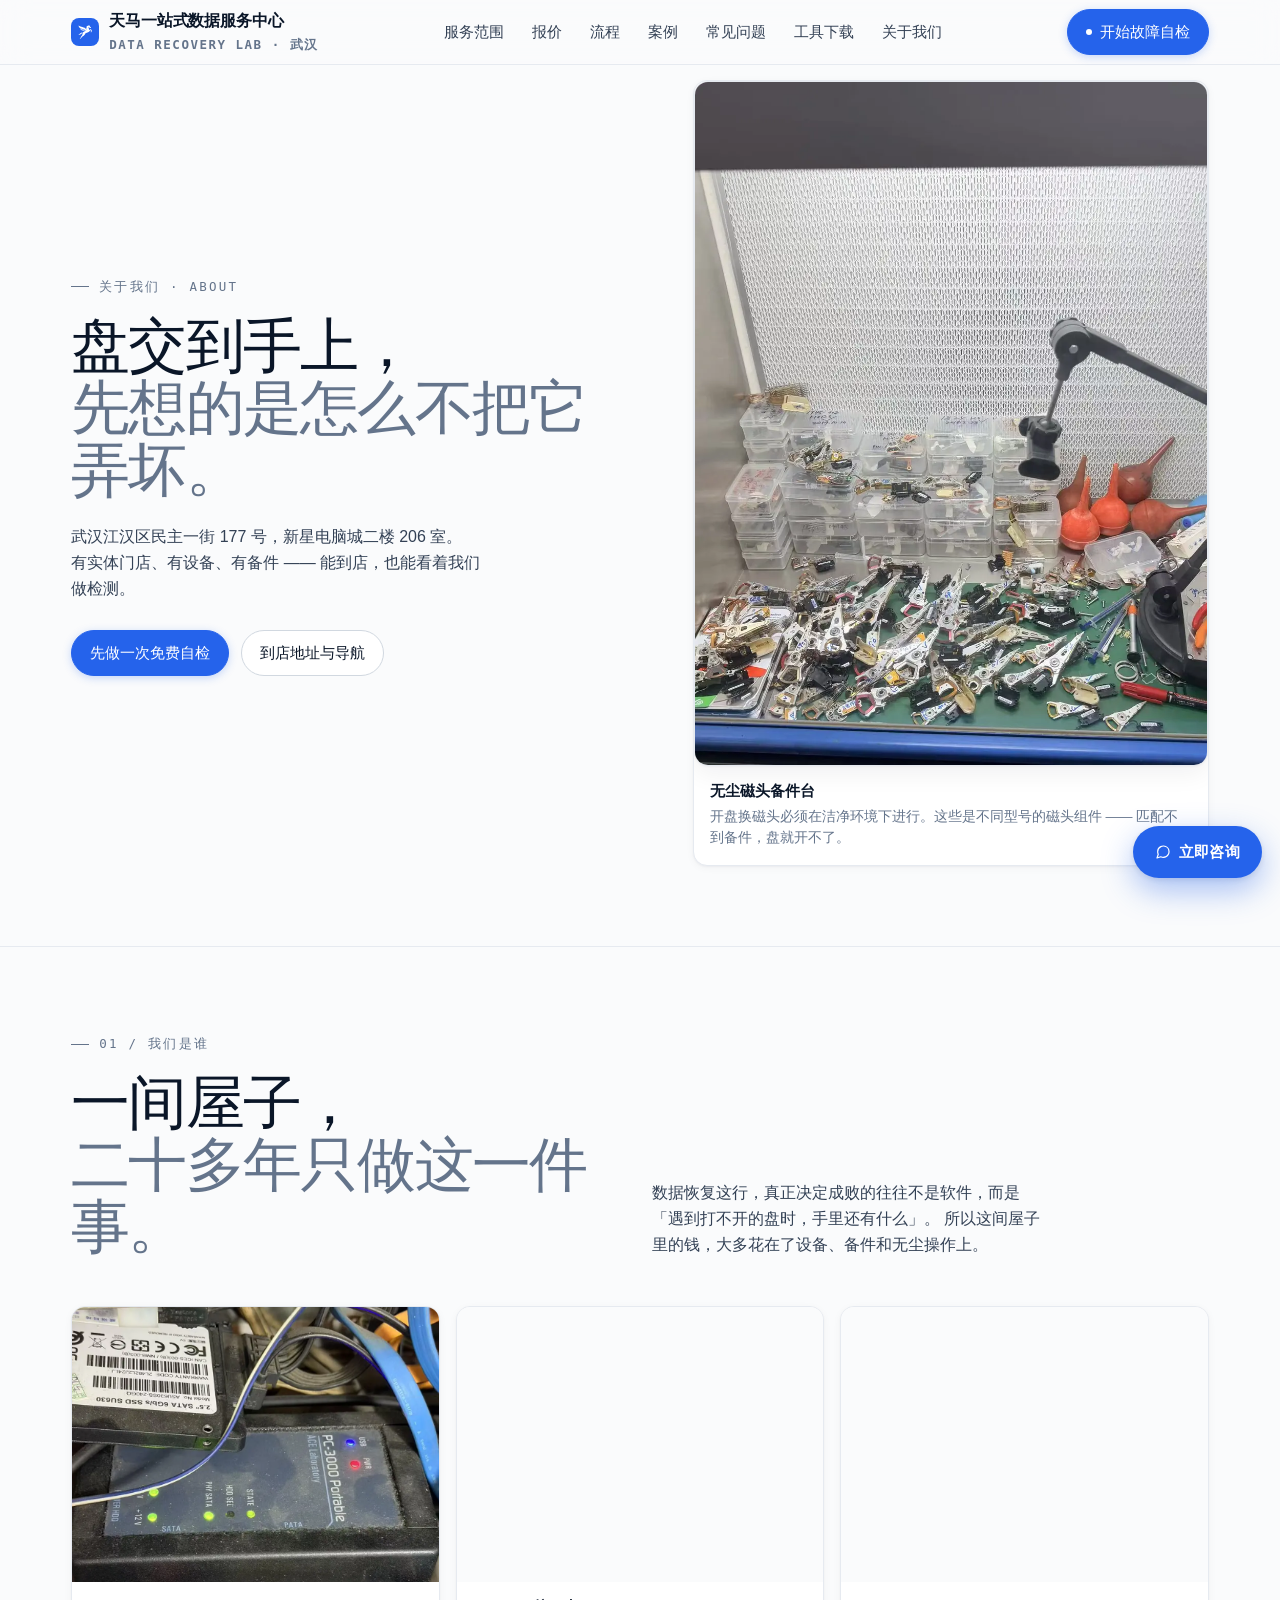
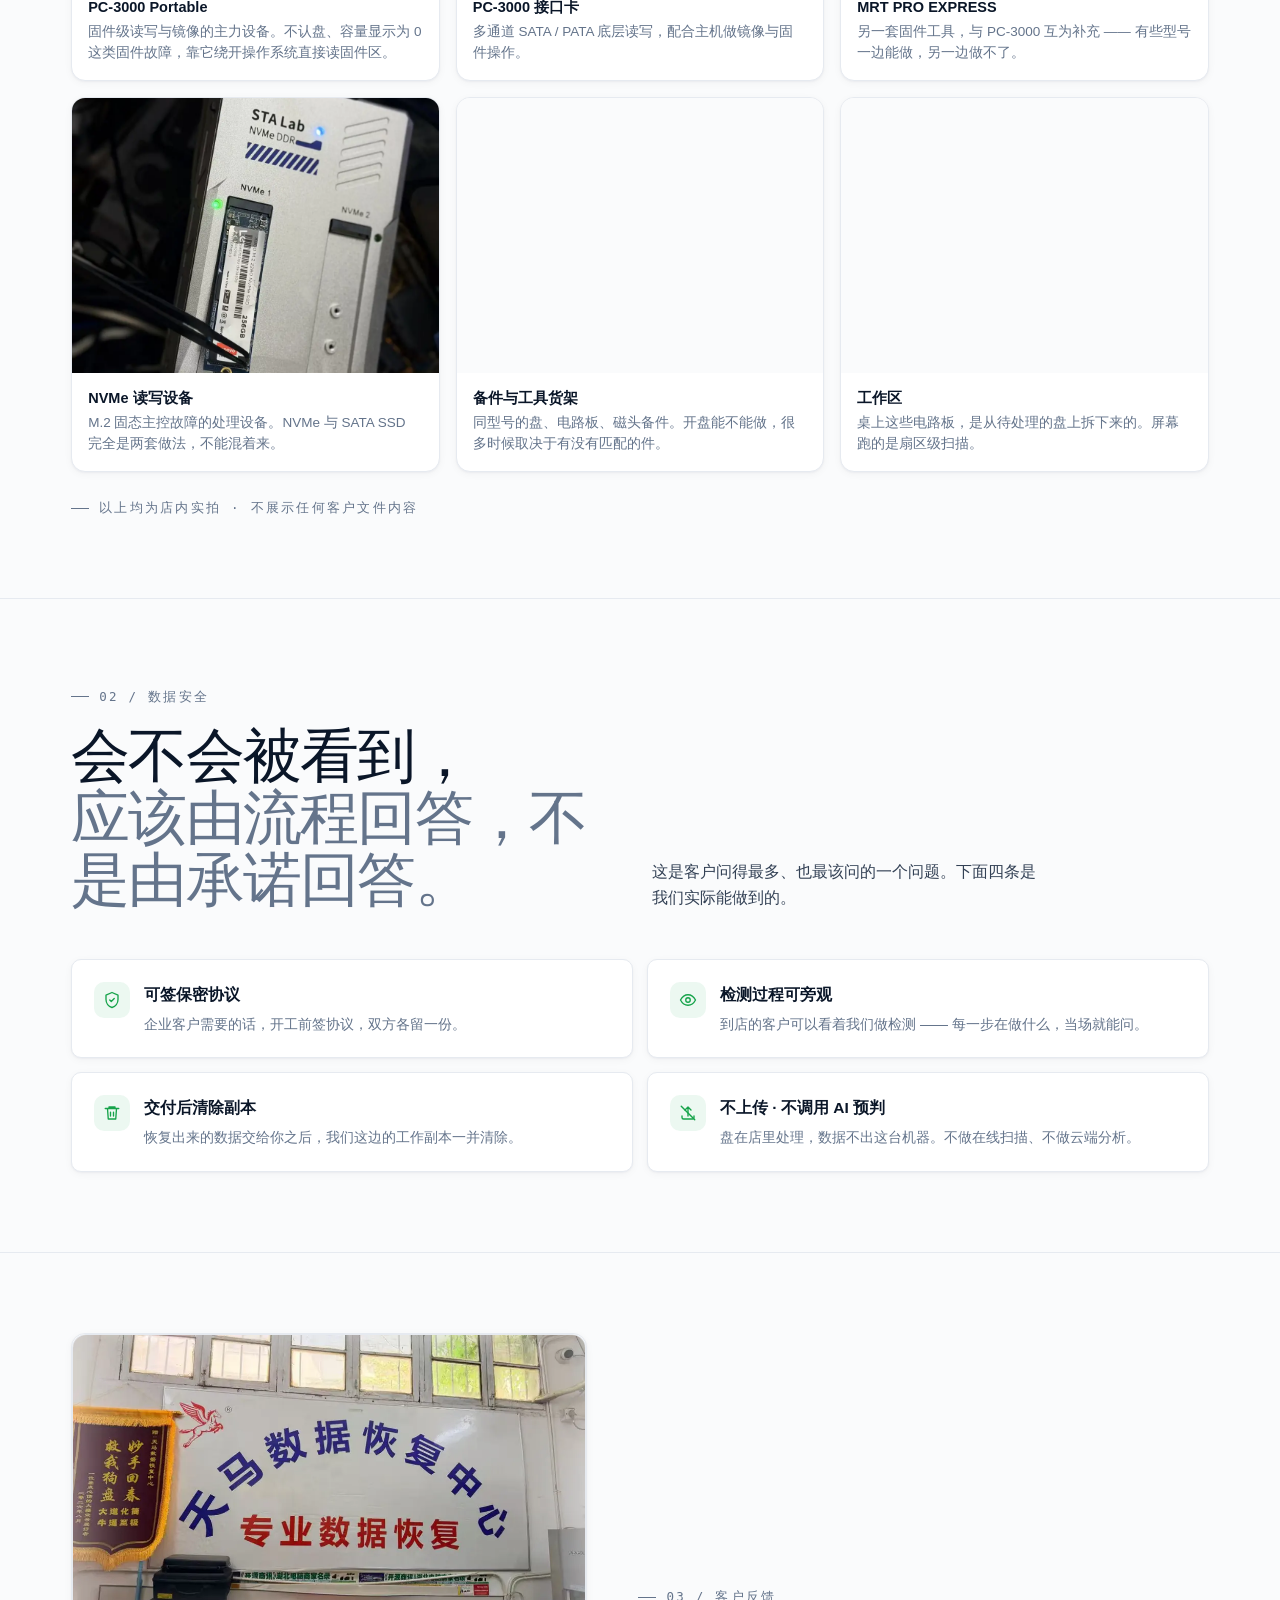
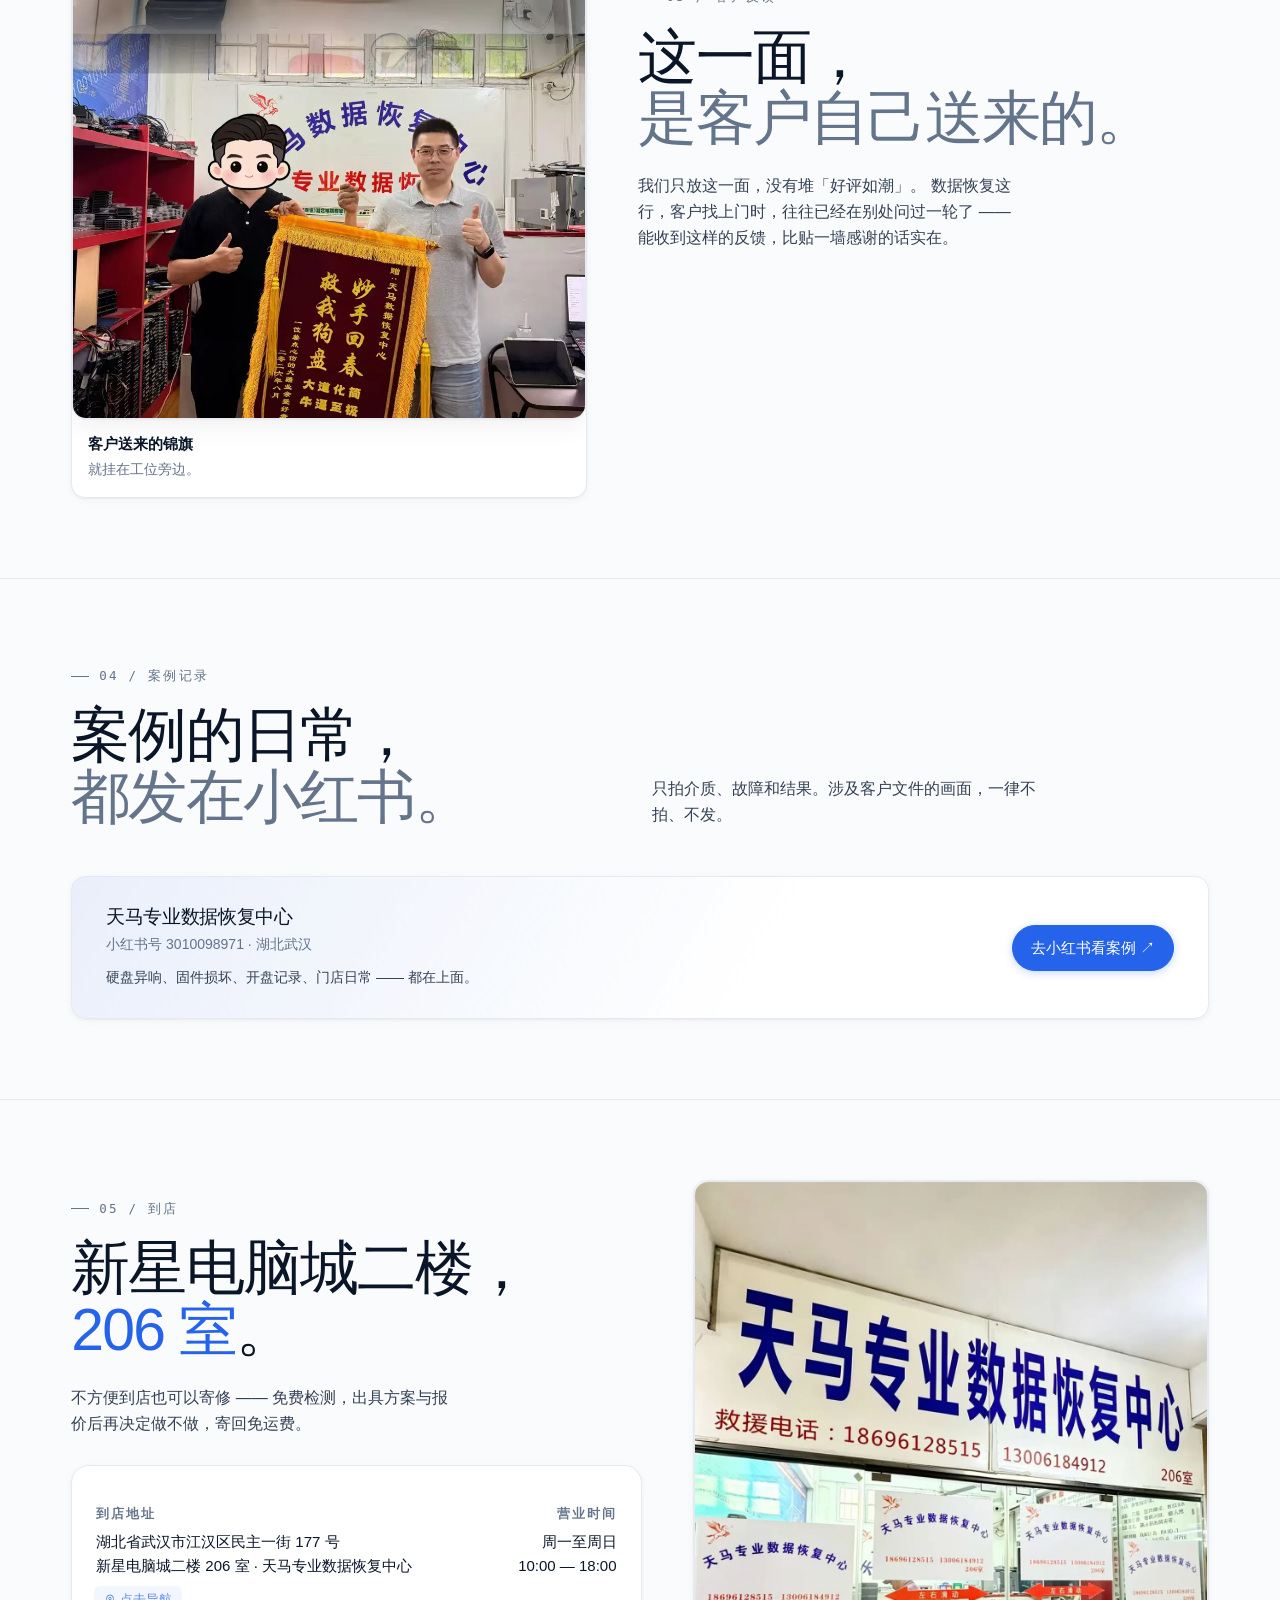
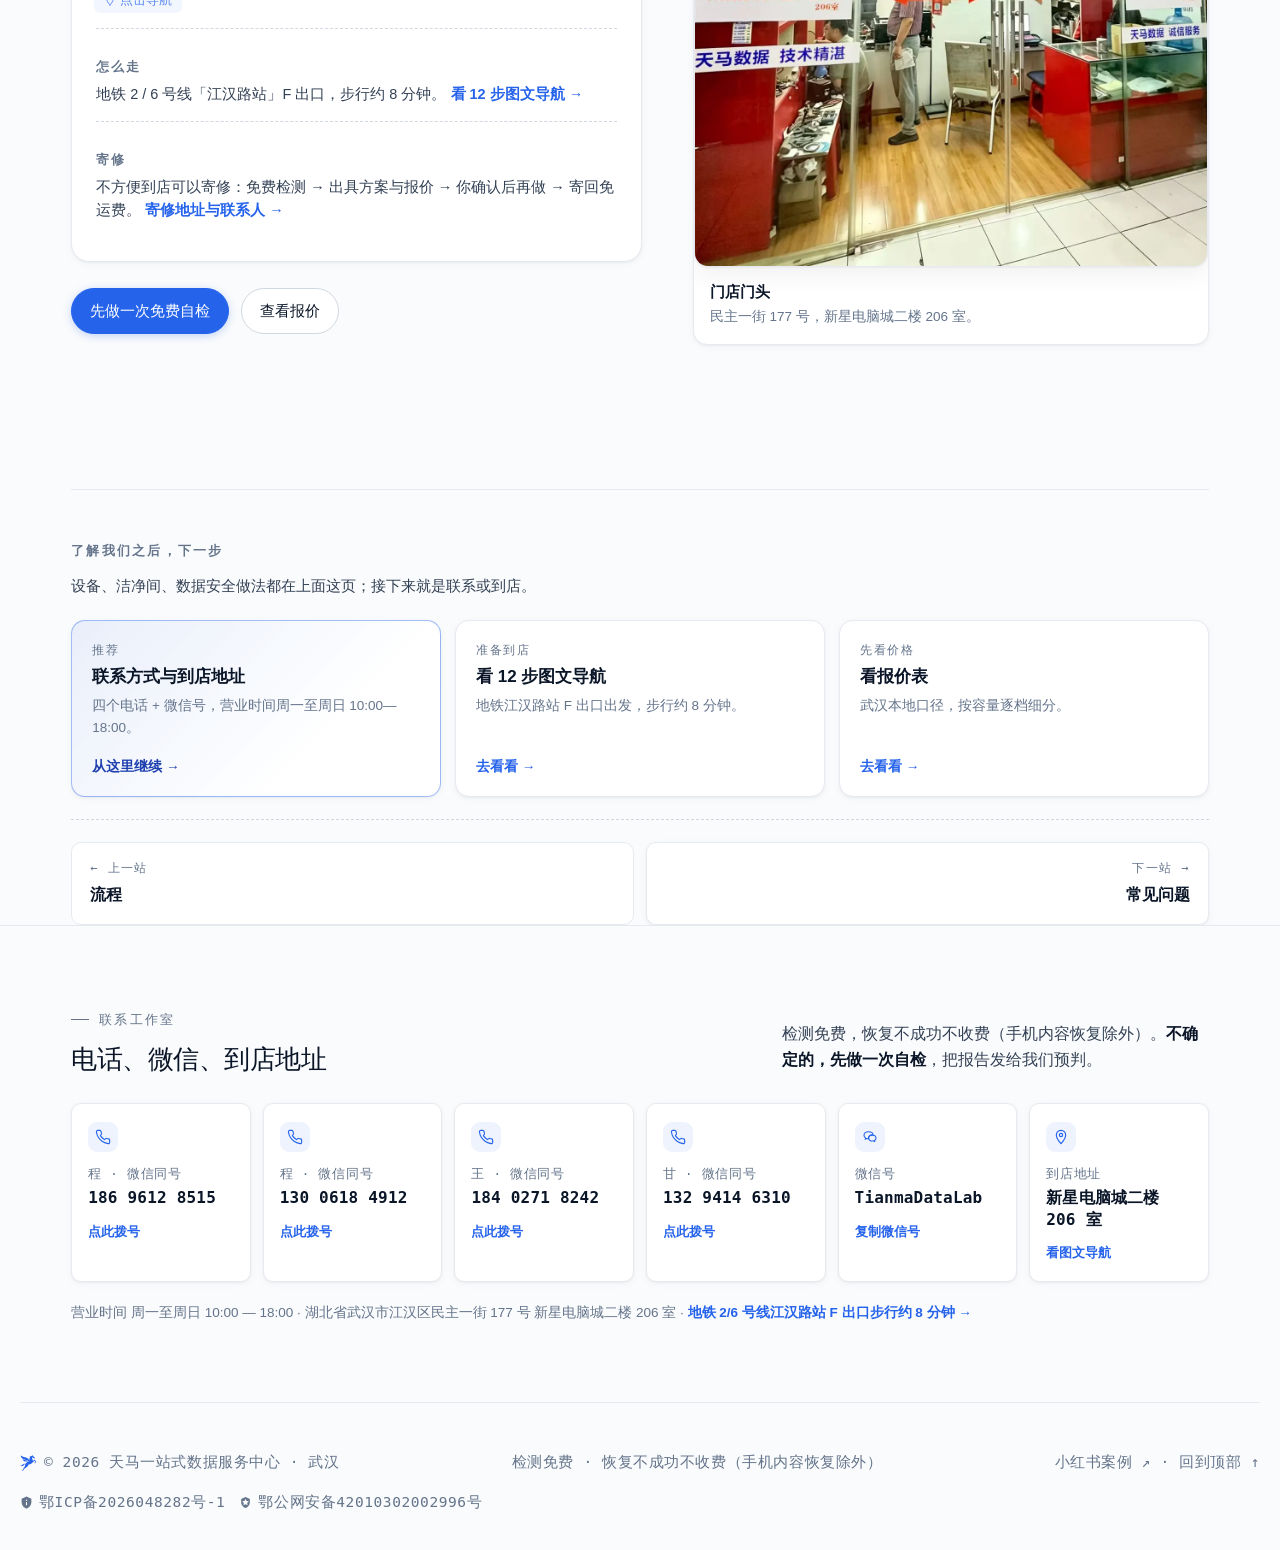
==== commit 41630134: "feat(tools): 新增工具下载中心 tools.html，上架磁盘检测工具 v1.8.11 页面： - 新建 tools.html（工具下载中心，可扩展）：工具卡片 + 规格表 + 五步用法 " ====
--- a/about.html
+++ b/about.html
@@ -65,6 +65,7 @@
       <a href="process.html">流程</a>
       <a href="cases.html">案例</a>
       <a href="faq.html">常见问题</a>
+      <a href="tools.html">工具下载</a>
       <a href="about.html">关于我们</a>
     </div>
     <a class="cta primary" href="check.html">
@@ -83,6 +84,7 @@
   <a href="process.html">流程</a>
   <a href="cases.html">案例</a>
   <a href="faq.html">常见问题</a>
+  <a href="tools.html">工具下载</a>
   <a href="about.html">关于我们</a>
   <a href="contact.html">联系我们</a>
   <a href="visit.html">到店怎么走</a>
--- a/assets/style.css
+++ b/assets/style.css
@@ -386,6 +386,13 @@
 .quote .q-price .sep{color:rgba(255,255,255,.45);margin:0 4px;font-weight:400}
 .quote .q-note{margin-top:12px;font-size:14px;color:rgba(255,255,255,.6);line-height:1.5}
 @media (max-width:680px){.quote .q-price{font-size:24px}.quote .q-top{gap:10px;align-items:flex-start}.quote .q-service{flex:1 1 100%}}
+/* 手机「暂不受理」态：沿用深蓝报价卡等于给了一个我们做不了的服务的报价，改琥珀底警示卡 */
+.quote.is-blocked{background:var(--warn-soft);border-color:rgba(217,119,6,.35);color:var(--ink);box-shadow:none}
+.quote.is-blocked .q-service{color:rgba(217,119,6,.85)}
+.quote.is-blocked .q-service b{color:var(--ink)}
+.quote.is-blocked .q-price{color:var(--warn);font-size:26px}
+.quote.is-blocked .q-price small{color:rgba(217,119,6,.85)}
+.quote.is-blocked .q-note{color:var(--ink-2);line-height:1.6}
 
 .scenario-card{display:flex;gap:14px;align-items:flex-start;padding:14px 16px;border:1px solid var(--line);border-radius:12px;background:var(--bg-2);cursor:pointer;transition:all .2s var(--ease)}
 .scenario-card:hover{border-color:var(--ink-3);background:var(--bg)}
@@ -774,3 +781,125 @@
   #pt-move td.price{font-size:14.5px}
   #pt-move td.cap{overflow-wrap:normal;word-break:keep-all}
 }
+
+/* ============================================================
+   工具下载（tools.html + 首页推广块）
+   ------------------------------------------------------------
+   设计意图：工具是"免费拿走用"的东西，和付费服务区分开 ——
+   所以用绿色（--good）而不是站点主色蓝，避免看起来像在卖。
+   ============================================================ */
+
+/* ---------- 首页推广块（仿 .cases-cta，绿色调区分） ---------- */
+.tools-cta{display:flex;align-items:center;justify-content:space-between;gap:32px;border:1px solid var(--line);
+  border-radius:20px;background:linear-gradient(120deg,var(--good-soft),#fff 62%);padding:44px 48px;
+  box-shadow:var(--shadow-sm);transition:transform .3s var(--ease),box-shadow .3s var(--ease),border-color .3s var(--ease)}
+.tools-cta:hover{transform:translateY(-3px);box-shadow:var(--shadow-md);border-color:rgba(22,163,74,.4)}
+.tools-cta .cases-cta-text h3{color:var(--ink)}
+.tools-cta .cases-cta-btn{background:var(--good);color:#fff}
+.tools-cta .cases-cta-btn:hover{background:#15803D}
+@media (max-width:760px){.tools-cta{flex-direction:column;align-items:flex-start;gap:22px;padding:30px 26px}}
+
+/* ---------- 工具卡片 ---------- */
+.tool-list{display:flex;flex-direction:column;gap:22px}
+.tool-card{border:1px solid var(--line);border-radius:20px;background:var(--bg-2);padding:34px 36px;
+  box-shadow:var(--shadow-sm);transition:border-color .3s var(--ease),box-shadow .3s var(--ease)}
+.tool-card:hover{border-color:rgba(22,163,74,.4);box-shadow:var(--shadow-md)}
+.tool-card.is-soon{background:repeating-linear-gradient(135deg,var(--bg) 0 12px,#fff 12px 24px);border-style:dashed}
+.tool-top{display:flex;align-items:flex-start;justify-content:space-between;gap:28px;flex-wrap:wrap}
+.tool-id{display:flex;gap:18px;align-items:flex-start;min-width:0}
+.tool-ic{flex:0 0 auto;width:52px;height:52px;border-radius:14px;background:var(--good-soft);
+  border:1px solid rgba(22,163,74,.24);color:var(--good);display:grid;place-items:center}
+.tool-id h3{font-size:24px;font-weight:600;letter-spacing:-.01em;margin:0 0 6px;color:var(--ink)}
+.tool-id .tool-sub{font-size:14.5px;color:var(--ink-3);line-height:1.6;margin:0}
+.tool-ver{font-family:var(--tnum);font-size:12.5px;letter-spacing:.1em;text-transform:uppercase;
+  color:var(--ink-3);display:block;margin-bottom:8px}
+.tool-tags{display:flex;flex-wrap:wrap;gap:8px;margin-top:14px}
+.tool-tag{display:inline-flex;align-items:center;gap:6px;padding:6px 12px;border-radius:999px;
+  border:1px solid var(--line);background:var(--bg);font-size:13px;color:var(--ink-2)}
+.tool-tag.ok{border-color:rgba(22,163,74,.3);background:var(--good-soft);color:#15803D}
+.tool-tag.warn{border-color:rgba(217,119,6,.3);background:var(--warn-soft);color:var(--warn)}
+
+/* 下载区（右栏） */
+.tool-dl{flex:0 0 auto;width:290px;display:flex;flex-direction:column;gap:10px}
+@media (max-width:820px){.tool-dl{width:100%}}
+.dl-btn{display:flex;align-items:center;justify-content:center;gap:10px;padding:15px 22px;border-radius:12px;
+  background:var(--accent);color:#fff;font-weight:600;font-size:15.5px;transition:transform .2s var(--ease),box-shadow .2s var(--ease),background .2s var(--ease)}
+.dl-btn:hover{background:var(--accent-deep);transform:translateY(-1px);box-shadow:var(--shadow-md)}
+.dl-btn.alt{background:var(--bg-2);color:var(--ink);border:1px solid var(--line)}
+.dl-btn.alt:hover{background:var(--accent-soft);border-color:rgba(37,99,235,.35);color:var(--accent-deep)}
+.dl-meta{font-family:var(--tnum);font-size:12.5px;color:var(--ink-3);text-align:center;line-height:1.7}
+.dl-hash{font-family:var(--tnum);font-size:11.5px;color:var(--ink-3);word-break:break-all;
+  background:var(--bg);border:1px solid var(--line);border-radius:10px;padding:10px 12px;margin-top:14px;line-height:1.6}
+.dl-hash b{color:var(--ink-2);font-weight:600}
+
+/* 能力清单 */
+.tool-feats{list-style:none;padding:0;margin:24px 0 0;display:grid;grid-template-columns:repeat(2,1fr);gap:12px 26px;
+  border-top:1px dashed var(--line-2);padding-top:22px}
+.tool-feats li{display:flex;gap:10px;align-items:flex-start;font-size:14.5px;color:var(--ink-2);line-height:1.6}
+.tool-feats li b{color:var(--ink);font-weight:600}
+.tool-feats li::before{content:"";flex:0 0 auto;width:6px;height:6px;border-radius:50%;
+  background:var(--good);margin-top:8px}
+@media (max-width:760px){.tool-feats{grid-template-columns:1fr}}
+
+/* 规格表 */
+.spec-grid{display:grid;grid-template-columns:repeat(4,1fr);gap:0;border:1px solid var(--line);
+  border-radius:16px;overflow:hidden;background:var(--bg-2);margin-top:34px;box-shadow:var(--shadow-sm)}
+.spec{padding:22px 22px;border-right:1px solid var(--line)}
+.spec:last-child{border-right:0}
+.spec small{display:block;font-family:var(--tnum);font-size:12px;letter-spacing:.14em;text-transform:uppercase;
+  color:var(--ink-3);margin-bottom:8px}
+.spec b{display:block;font-size:16.5px;font-weight:600;color:var(--ink);line-height:1.4}
+.spec span{display:block;font-size:13px;color:var(--ink-3);margin-top:5px;line-height:1.55}
+@media (max-width:980px){.spec-grid{grid-template-columns:repeat(2,1fr)}
+  .spec:nth-child(2){border-right:0}
+  .spec:nth-child(-n+2){border-bottom:1px solid var(--line)}}
+@media (max-width:560px){.spec-grid{grid-template-columns:1fr}
+  .spec{border-right:0;border-bottom:1px solid var(--line)}
+  .spec:last-child{border-bottom:0}}
+
+/* 边界：能做 / 不做 */
+.bound{display:grid;grid-template-columns:repeat(2,1fr);gap:16px;margin-top:38px}
+.bound-col{border:1px solid var(--line);border-radius:16px;background:var(--bg-2);padding:26px 26px;box-shadow:var(--shadow-sm)}
+.bound-col.yes{border-color:rgba(22,163,74,.28);background:linear-gradient(180deg,var(--good-soft),var(--bg-2) 60%)}
+.bound-col.no{border-color:rgba(217,119,6,.28);background:linear-gradient(180deg,var(--warn-soft),var(--bg-2) 60%)}
+.bound-col h3{font-size:17px;font-weight:600;margin:0 0 16px;display:flex;align-items:center;gap:9px}
+.bound-col.yes h3{color:#15803D}
+.bound-col.no h3{color:var(--warn)}
+.bound-col ul{list-style:none;padding:0;margin:0;display:flex;flex-direction:column;gap:12px}
+.bound-col li{font-size:14.5px;color:var(--ink-2);line-height:1.6;display:flex;gap:10px;align-items:flex-start}
+.bound-col li b{color:var(--ink);font-weight:600}
+.bound-col li::before{content:"";flex:0 0 auto;width:6px;height:6px;border-radius:50%;margin-top:8px}
+.bound-col.yes li::before{background:var(--good)}
+.bound-col.no li::before{background:var(--warn)}
+@media (max-width:760px){.bound{grid-template-columns:1fr}}
+
+/* 已知限制 / 开源许可 */
+.fine{display:grid;grid-template-columns:repeat(2,1fr);gap:14px;margin-top:34px}
+.fine-item{display:flex;gap:14px;border:1px solid var(--line);border-radius:var(--radius-sm);
+  background:var(--bg-2);padding:20px 22px;box-shadow:var(--shadow-sm)}
+.fine-item .fi-ic{flex:0 0 auto;width:34px;height:34px;border-radius:10px;background:var(--warn-soft);
+  color:var(--warn);display:grid;place-items:center}
+.fine-item h4{margin:0 0 5px;font-size:15px;font-weight:600;color:var(--ink)}
+.fine-item p{margin:0;font-size:13.5px;color:var(--ink-3);line-height:1.62}
+@media (max-width:760px){.fine{grid-template-columns:1fr}}
+
+.lic{display:flex;flex-wrap:wrap;gap:10px;margin-top:26px}
+.lic-chip{display:inline-flex;align-items:center;gap:8px;padding:9px 15px;border-radius:999px;
+  border:1px solid var(--line);background:var(--bg-2);font-size:13.5px;color:var(--ink-2)}
+.lic-chip b{color:var(--ink);font-weight:600}
+.lic-chip i{font-family:var(--tnum);font-style:normal;font-size:12.5px;color:var(--ink-3)}
+
+/* 使用步骤（紧凑横排） */
+.steps-mini{display:grid;grid-template-columns:repeat(5,1fr);gap:0;margin-top:38px;
+  border:1px solid var(--line);border-radius:16px;overflow:hidden;background:var(--bg-2);box-shadow:var(--shadow-sm)}
+.steps-mini .sm{padding:24px 22px;border-right:1px solid var(--line);display:flex;flex-direction:column;gap:10px}
+.steps-mini .sm:last-child{border-right:0}
+.steps-mini .sm-n{font-family:var(--tnum);font-size:12.5px;letter-spacing:.14em;color:var(--accent);font-weight:600}
+.steps-mini .sm h4{margin:0;font-size:15.5px;font-weight:600;color:var(--ink);line-height:1.35}
+.steps-mini .sm p{margin:0;font-size:13.5px;color:var(--ink-3);line-height:1.6}
+@media (max-width:980px){.steps-mini{grid-template-columns:repeat(2,1fr)}
+  .steps-mini .sm{border-right:0;border-bottom:1px solid var(--line)}
+  .steps-mini .sm:nth-child(odd){border-right:1px solid var(--line)}}
+@media (max-width:600px){.steps-mini{grid-template-columns:1fr}
+  .steps-mini .sm:nth-child(odd){border-right:0}
+  .steps-mini .sm:last-child{border-bottom:0}}
